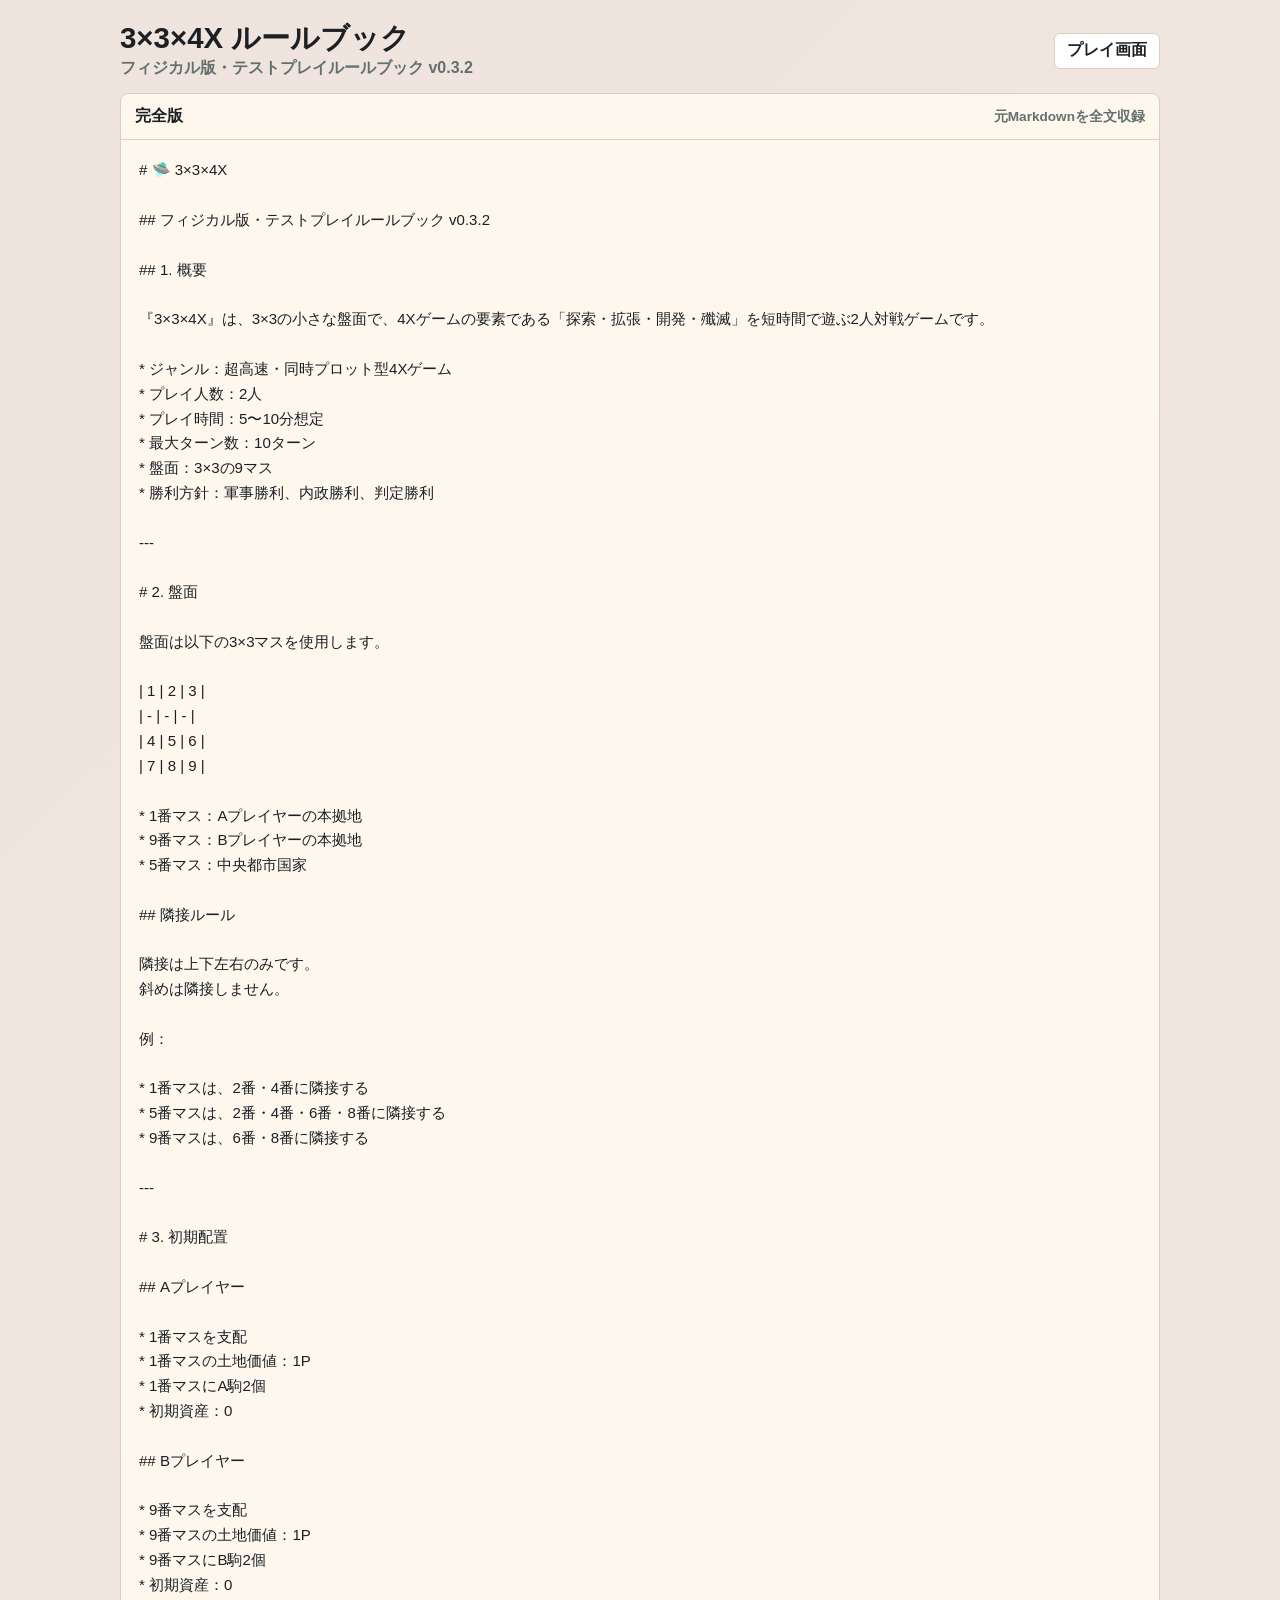
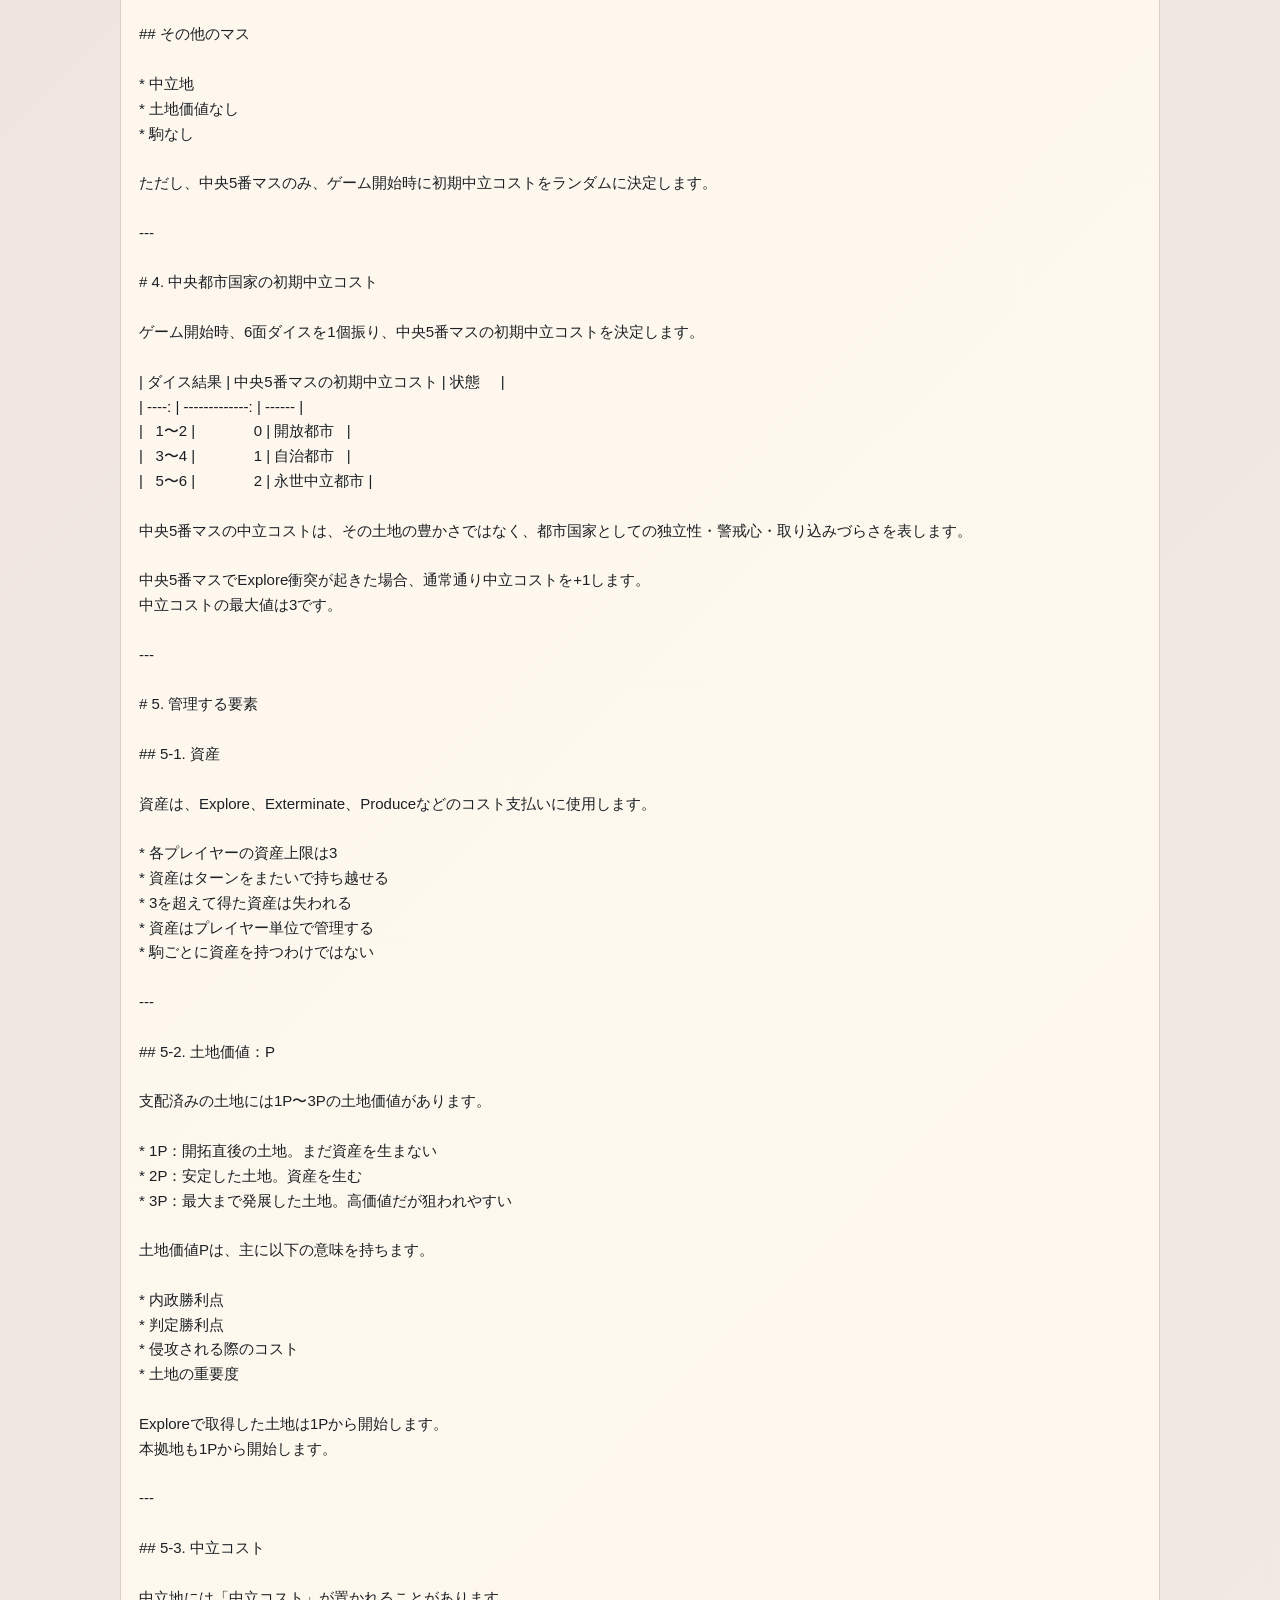
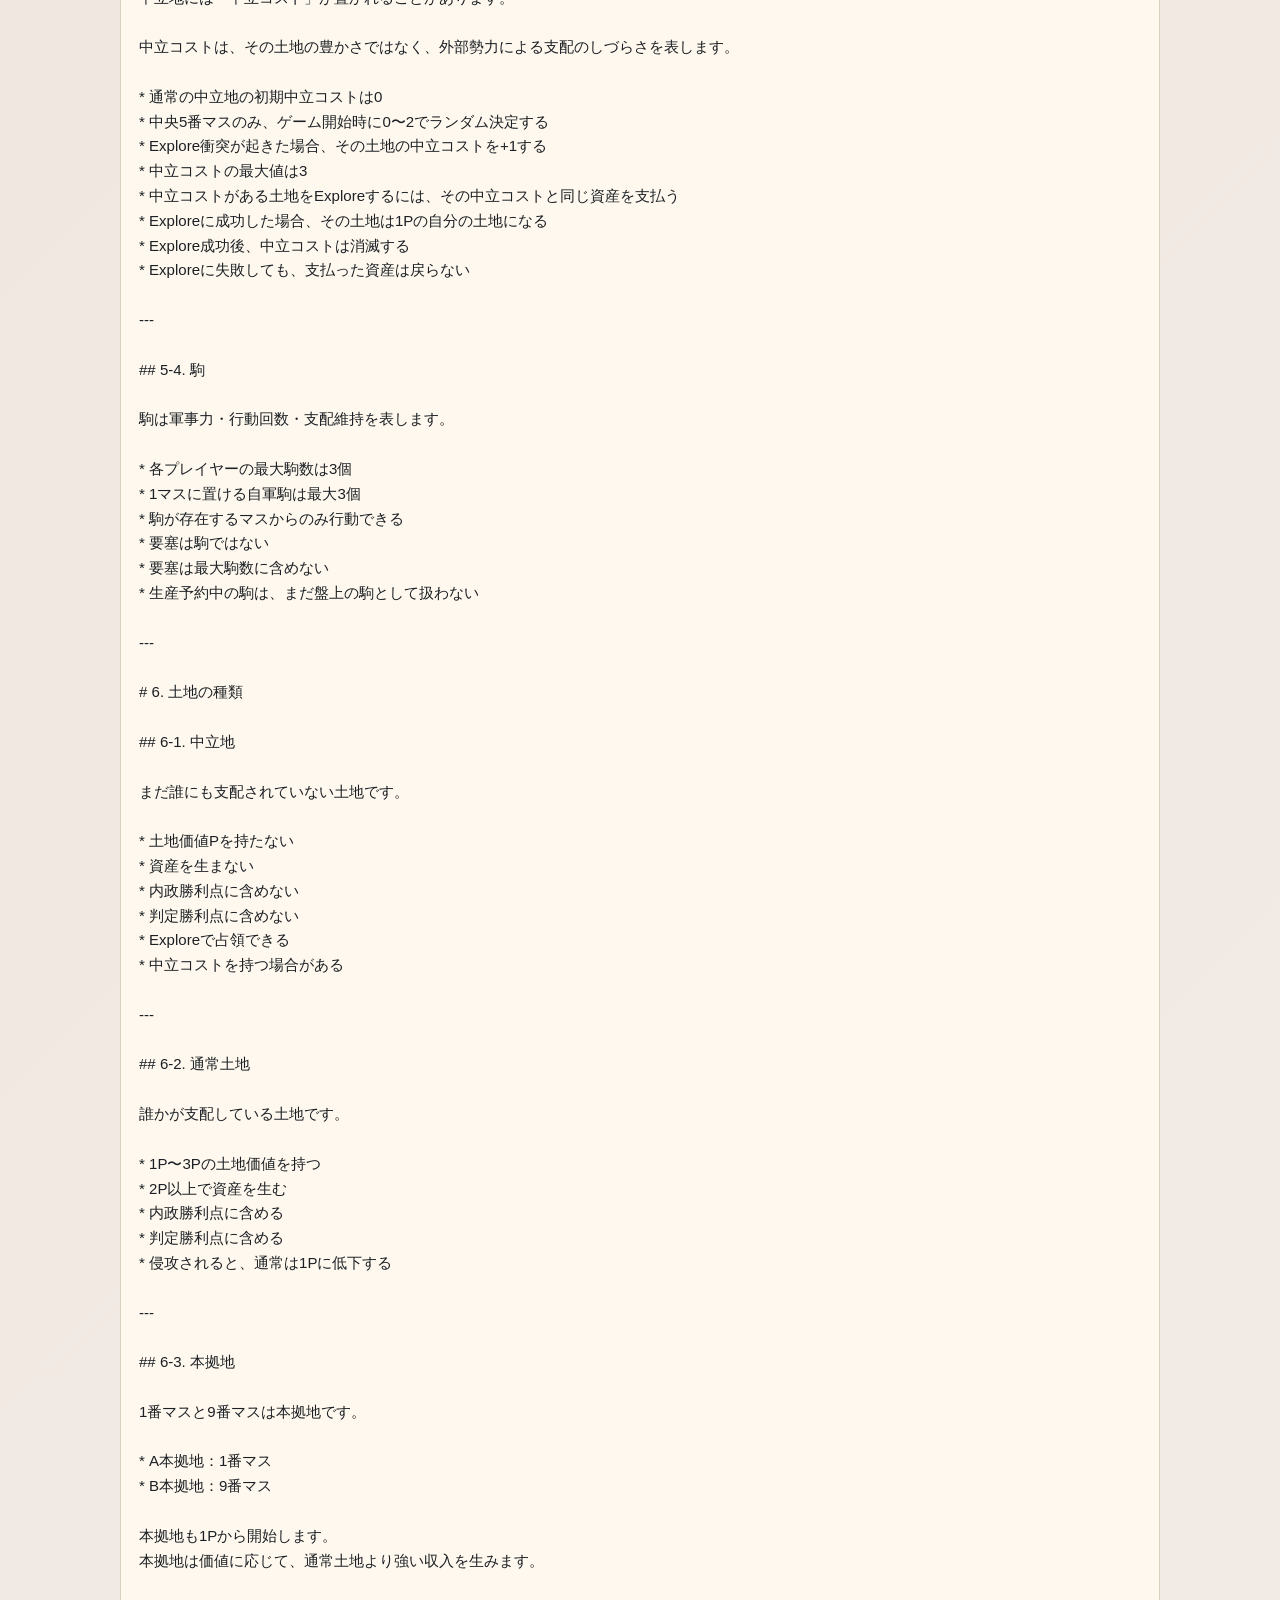
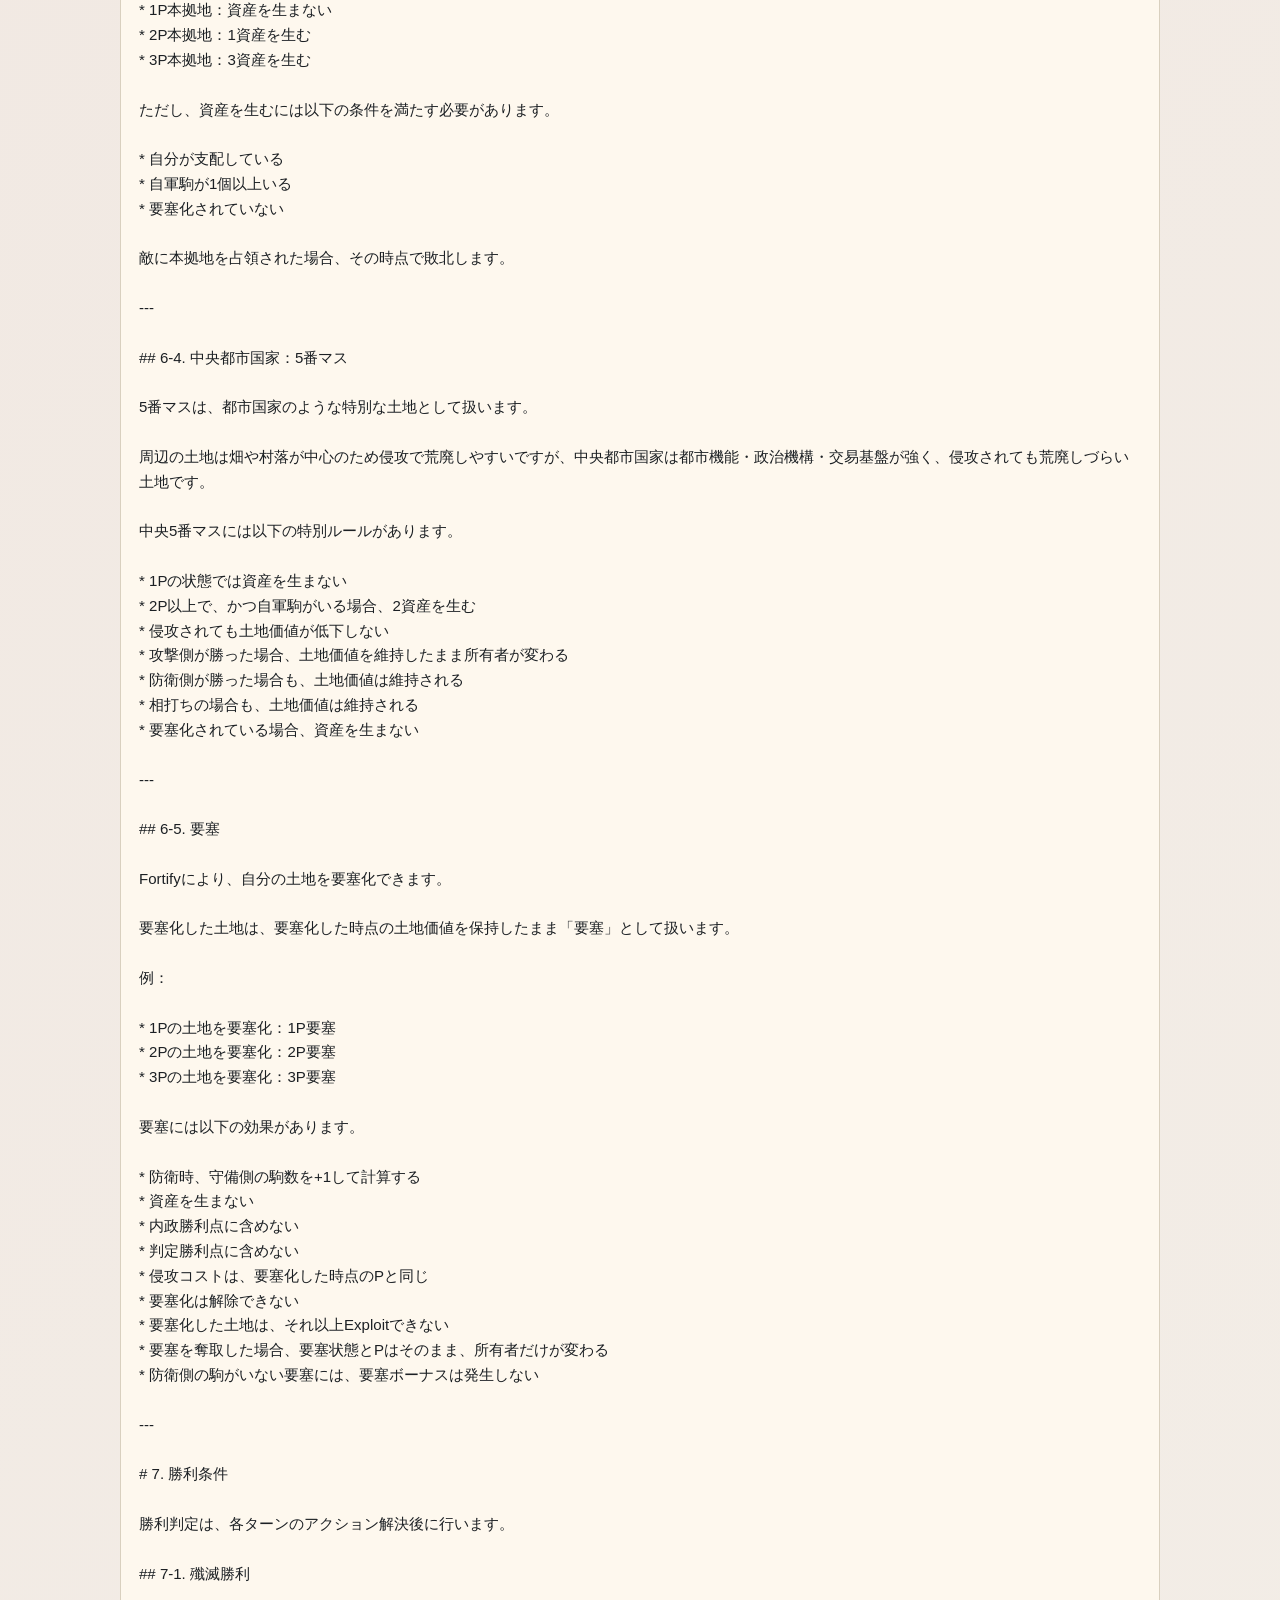
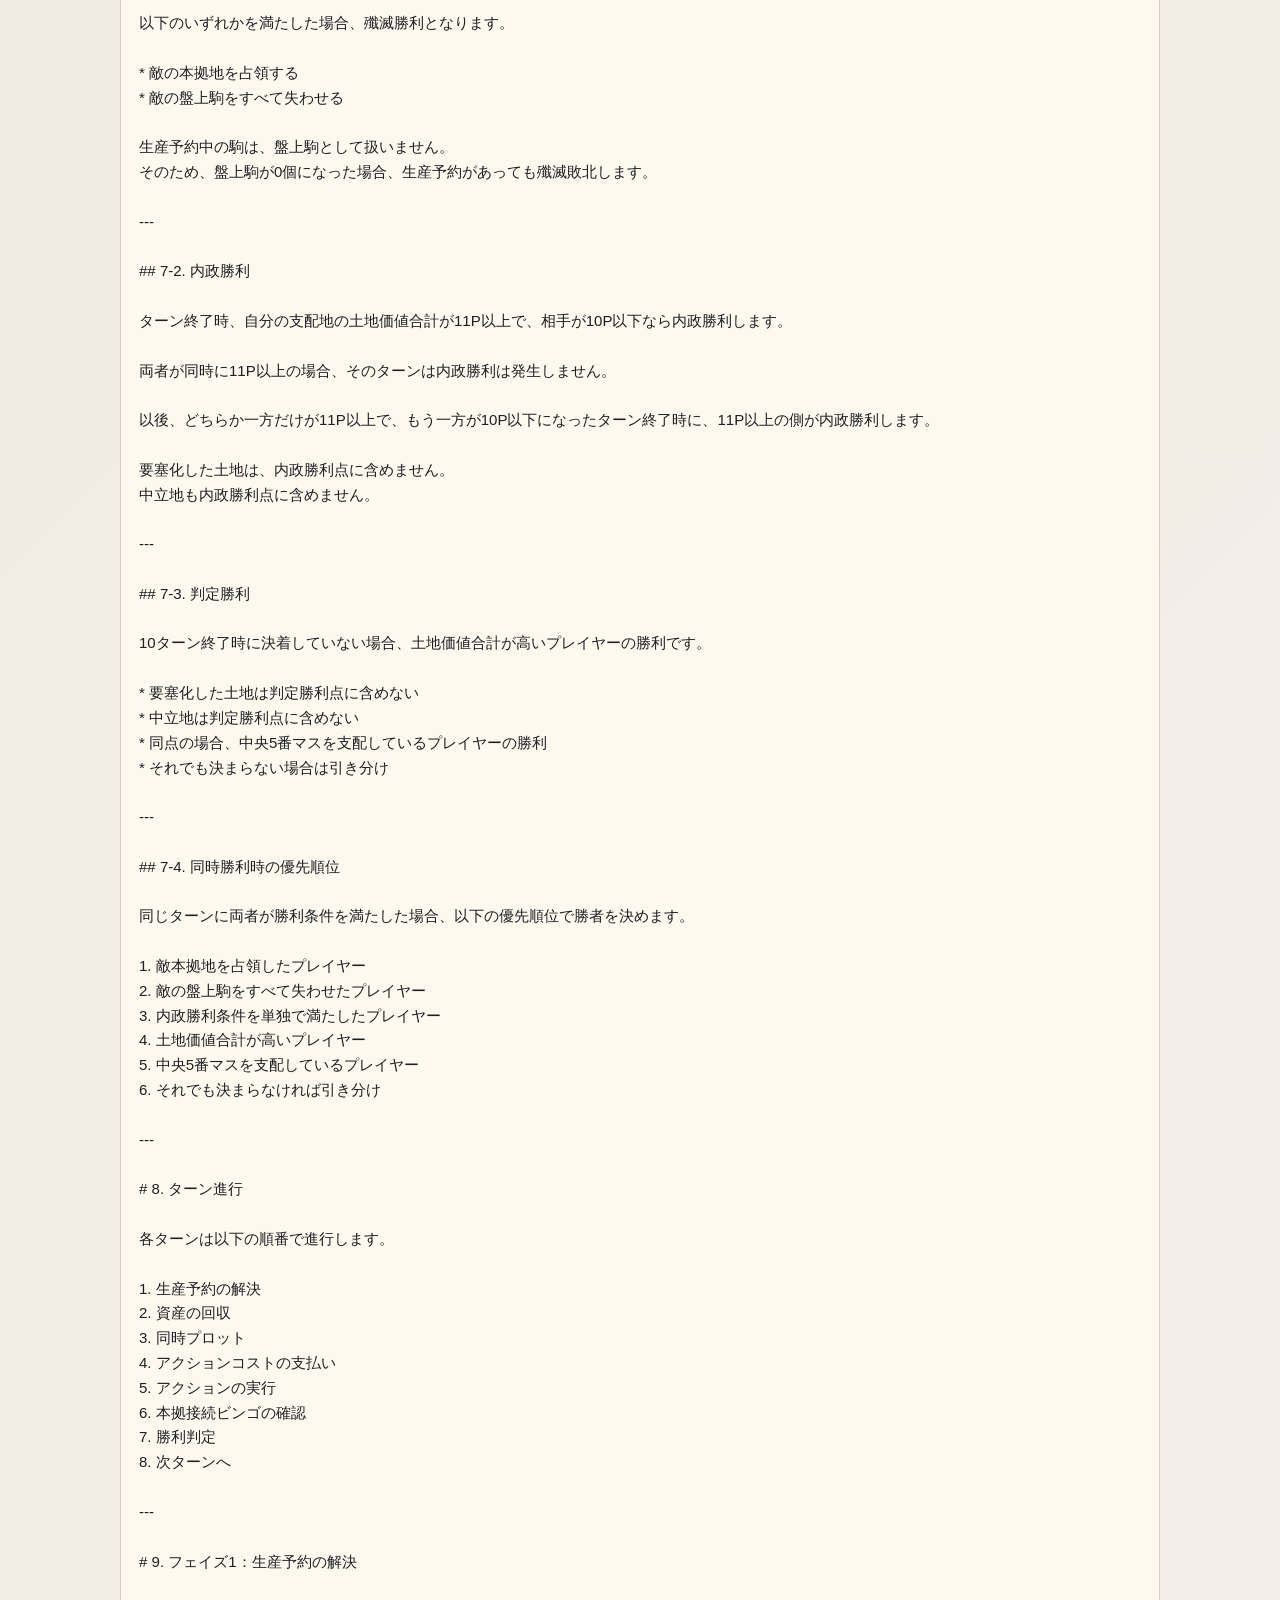
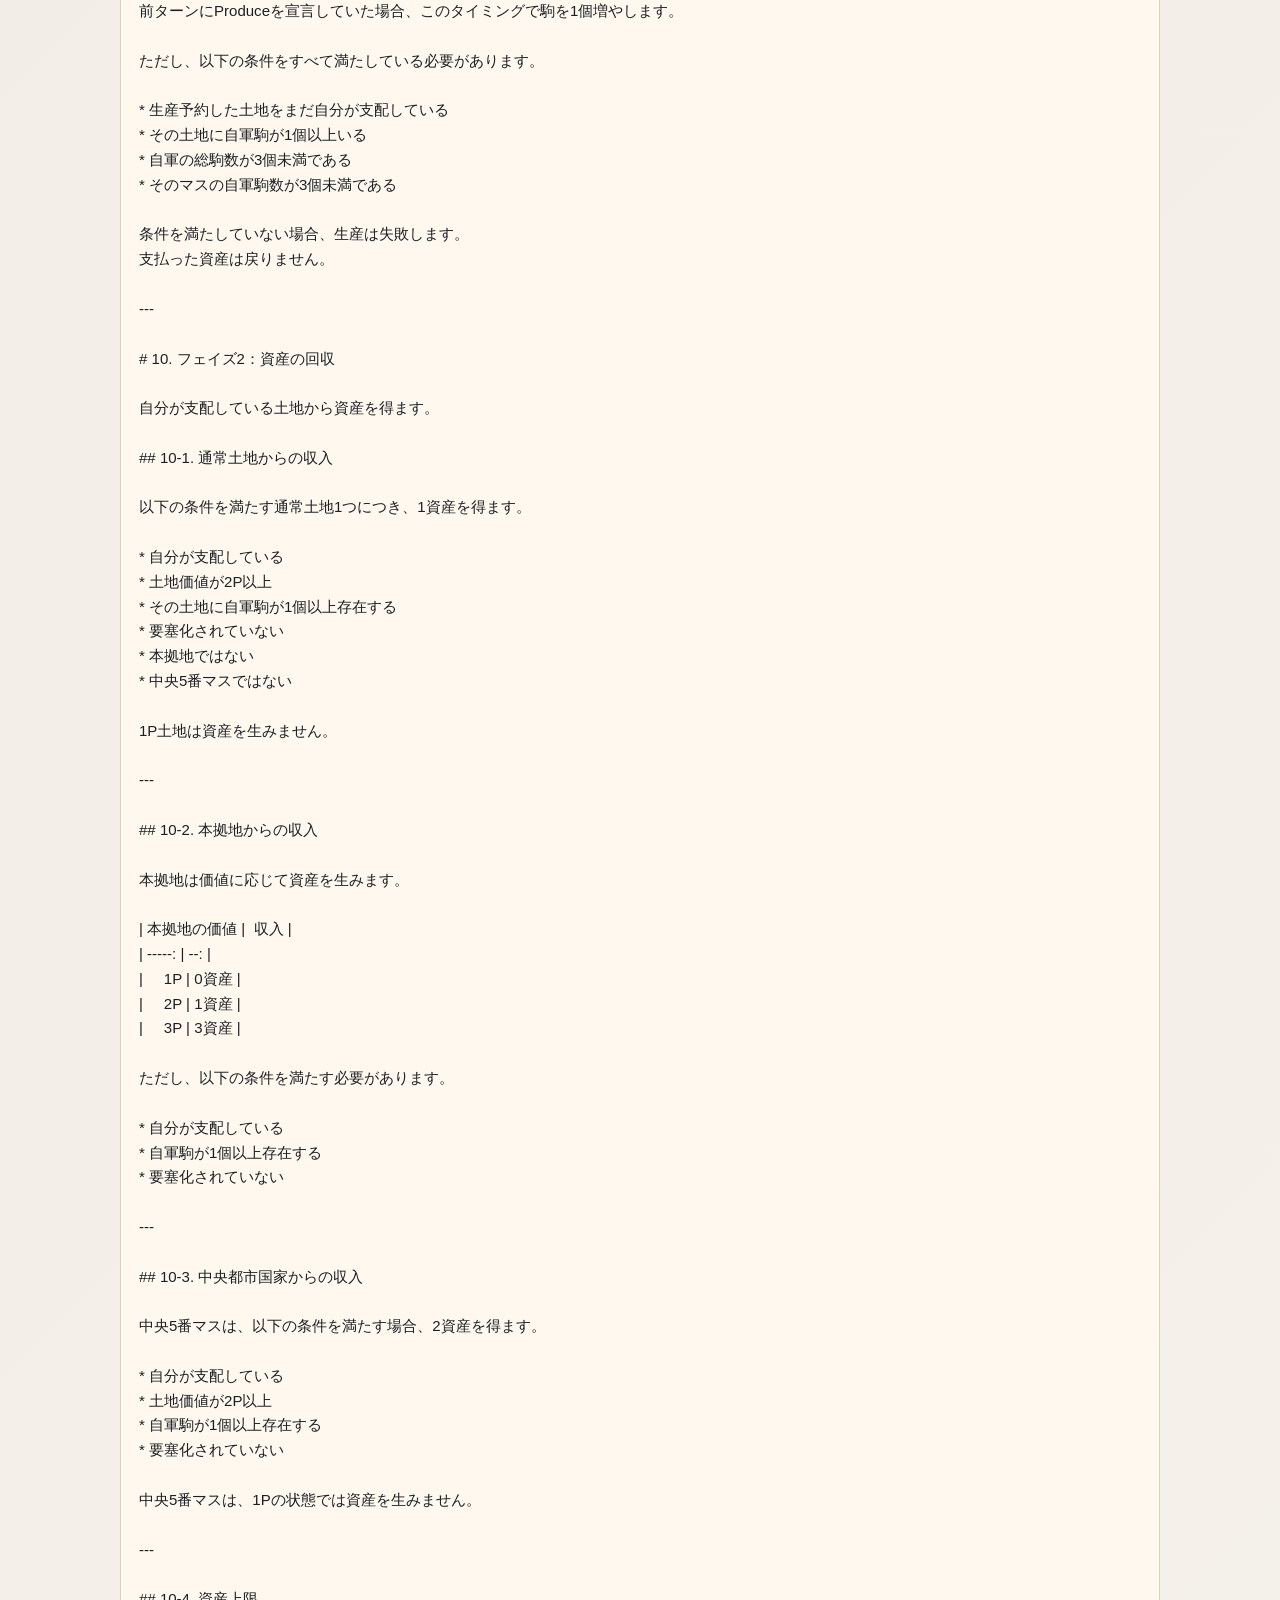
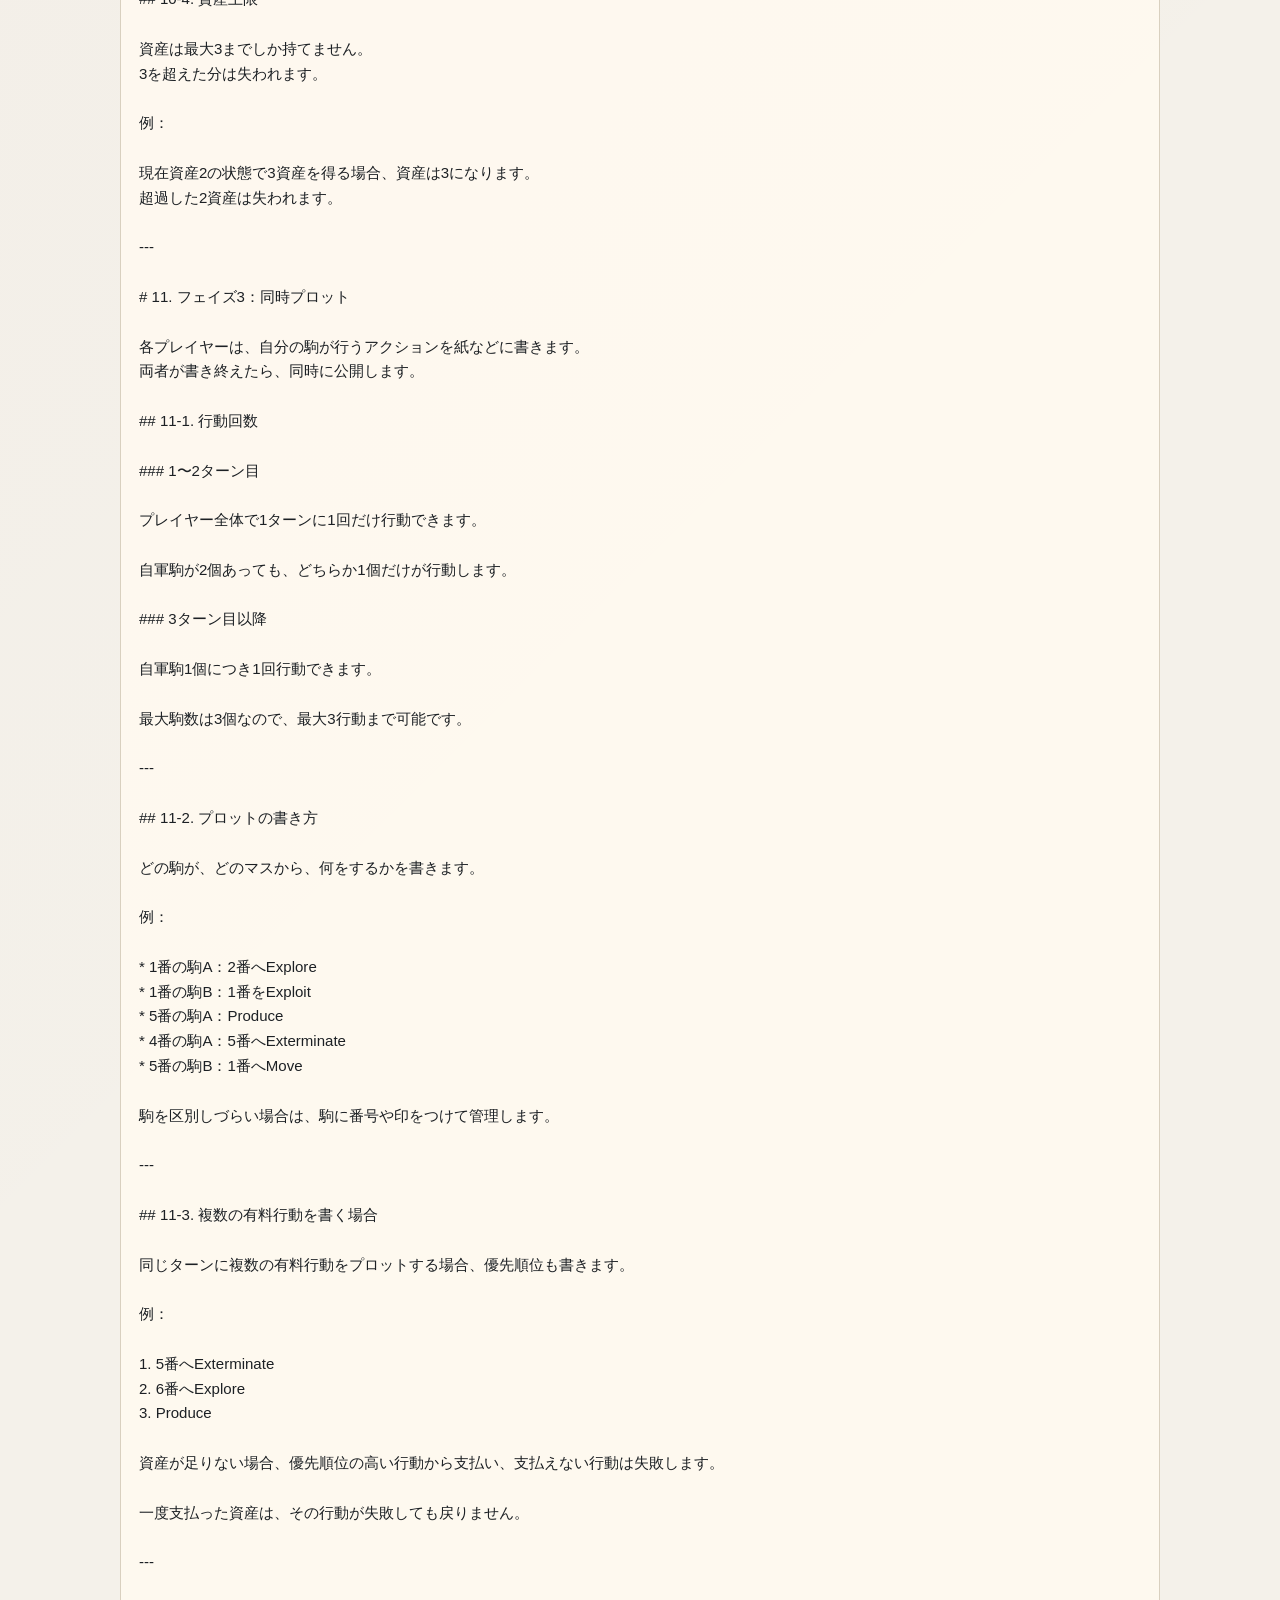
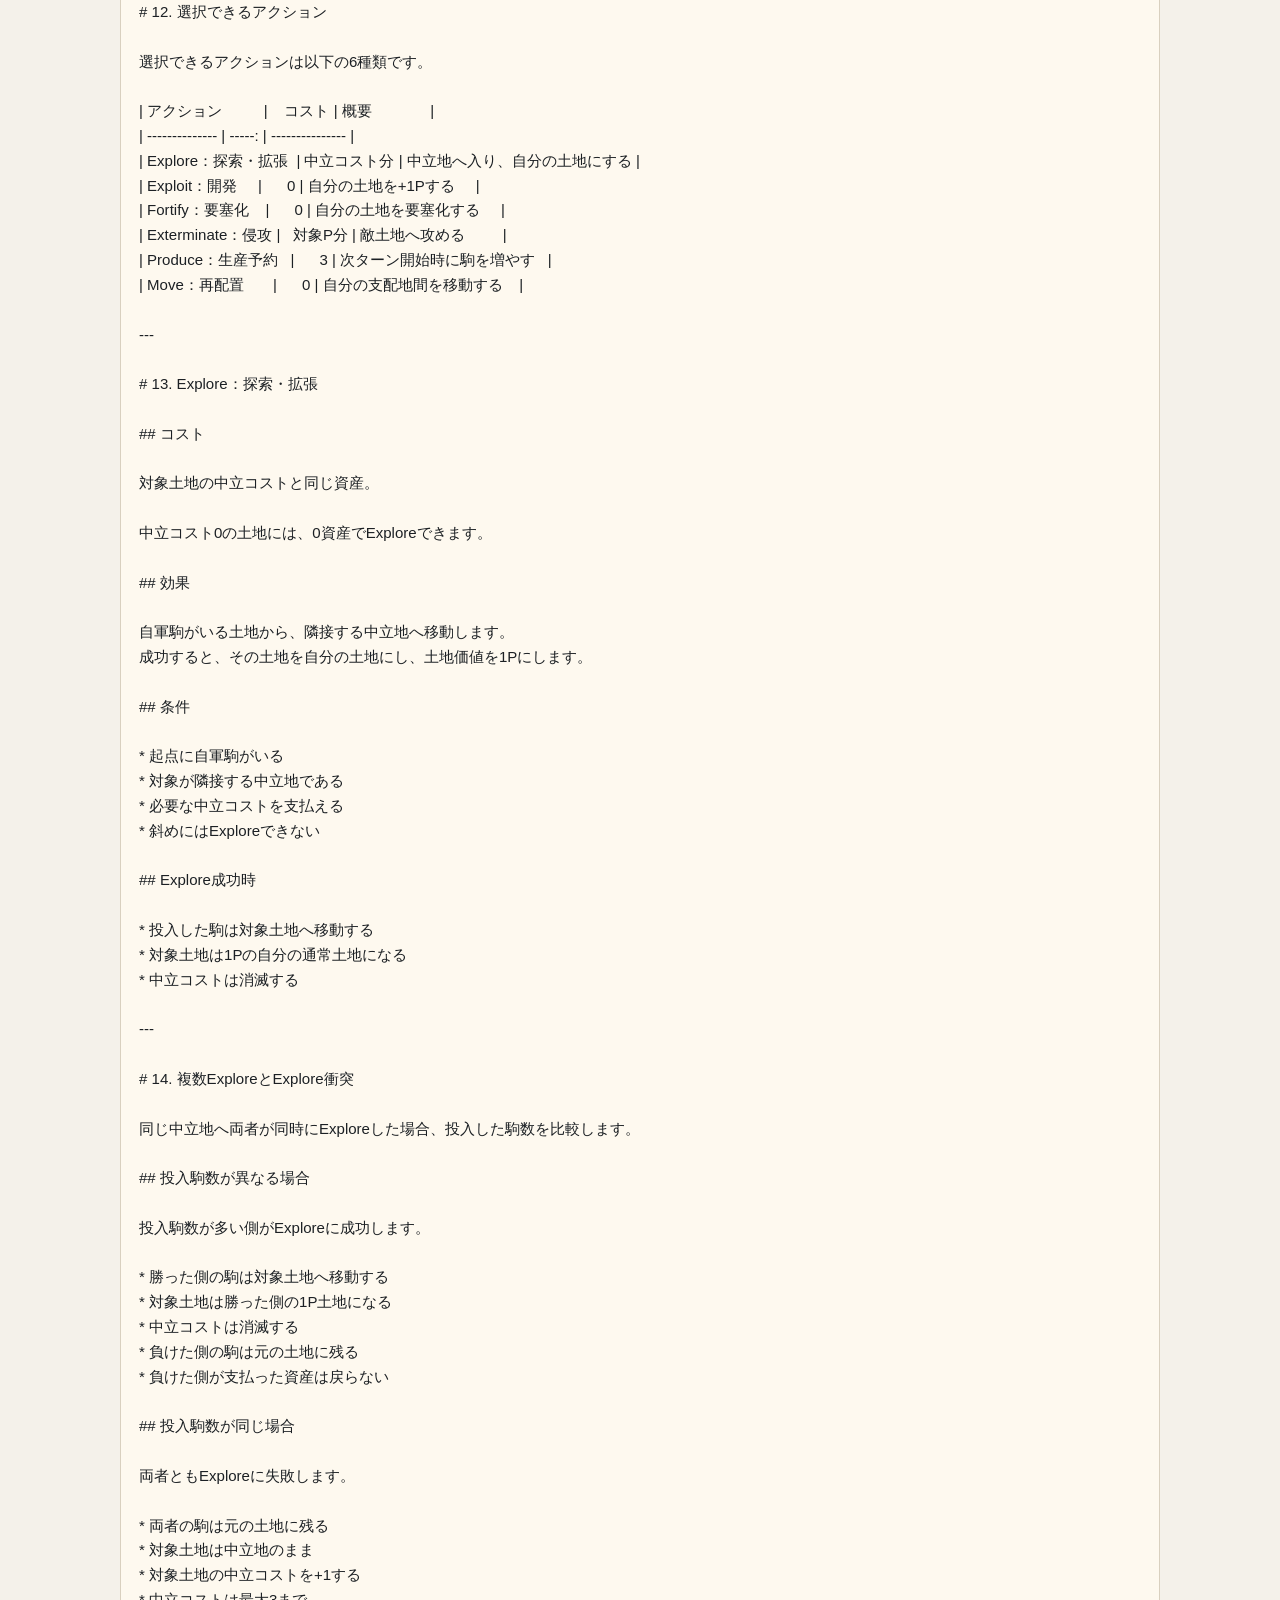
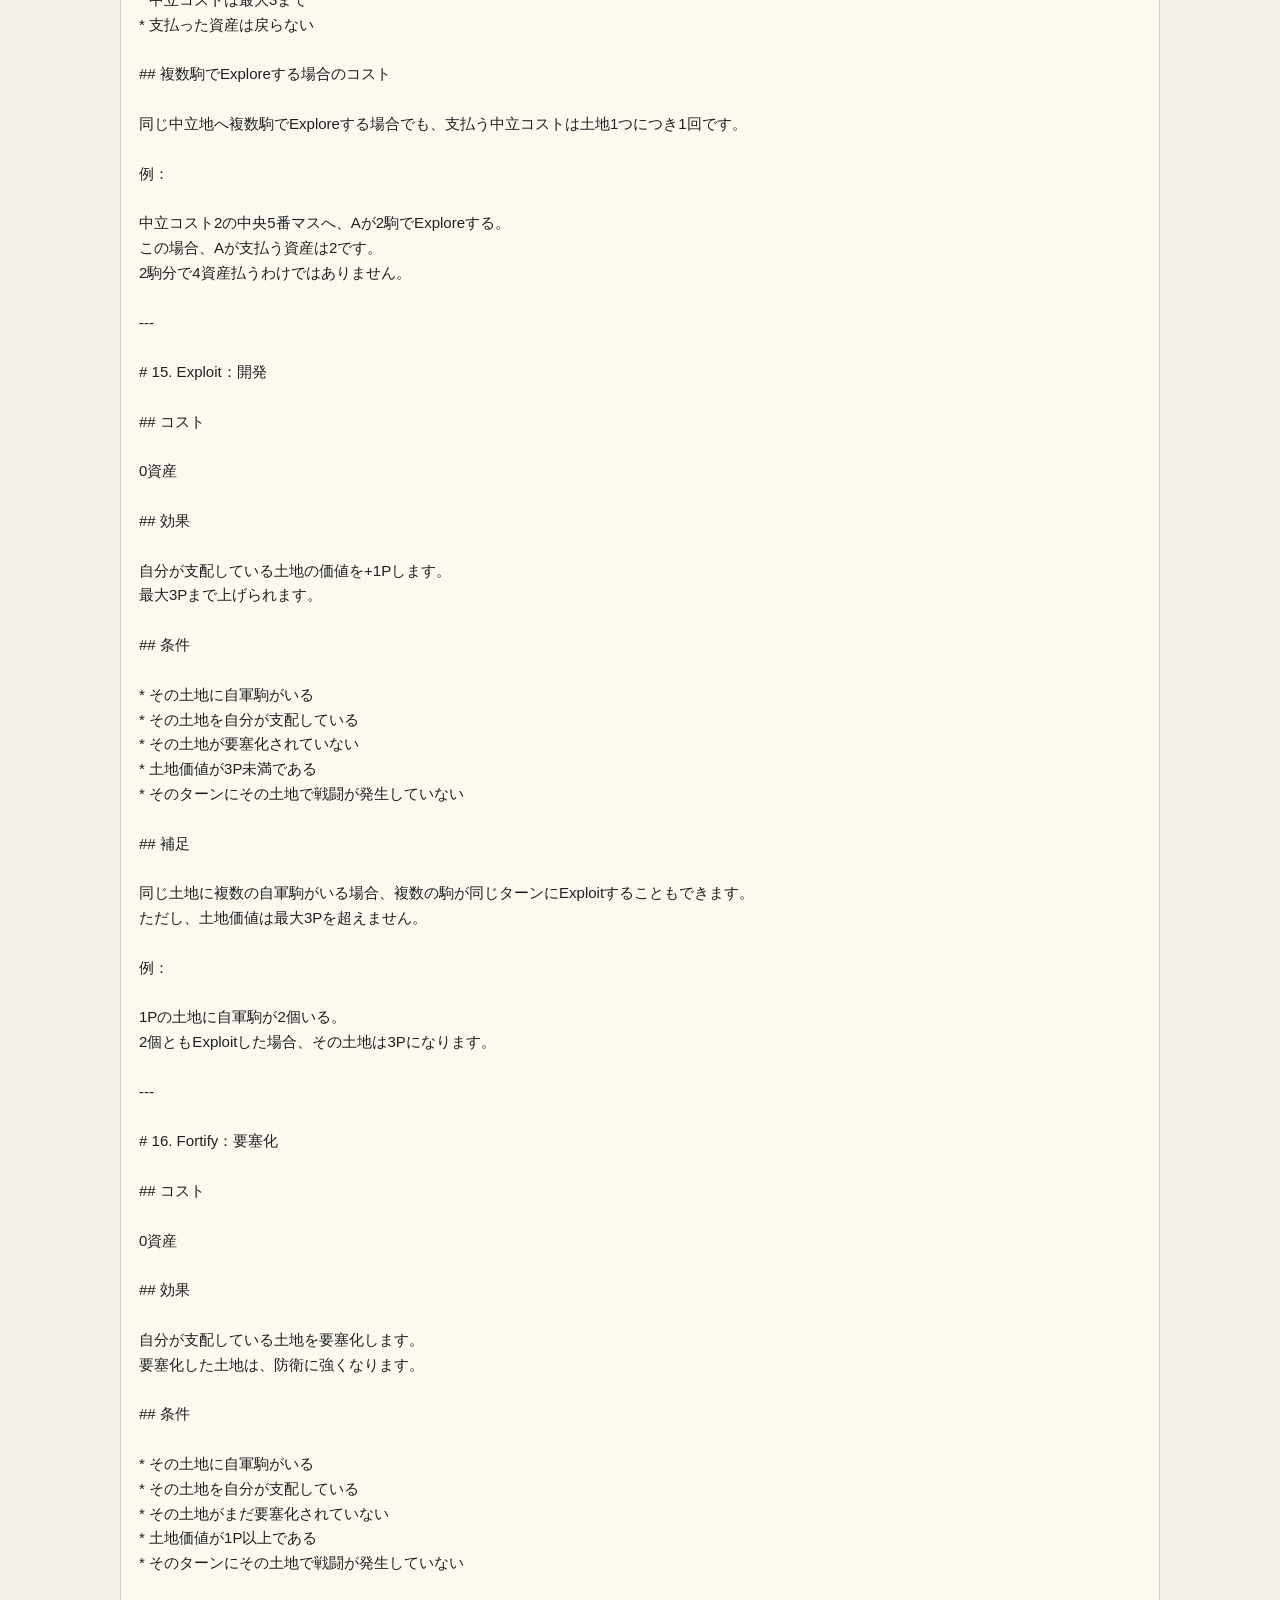
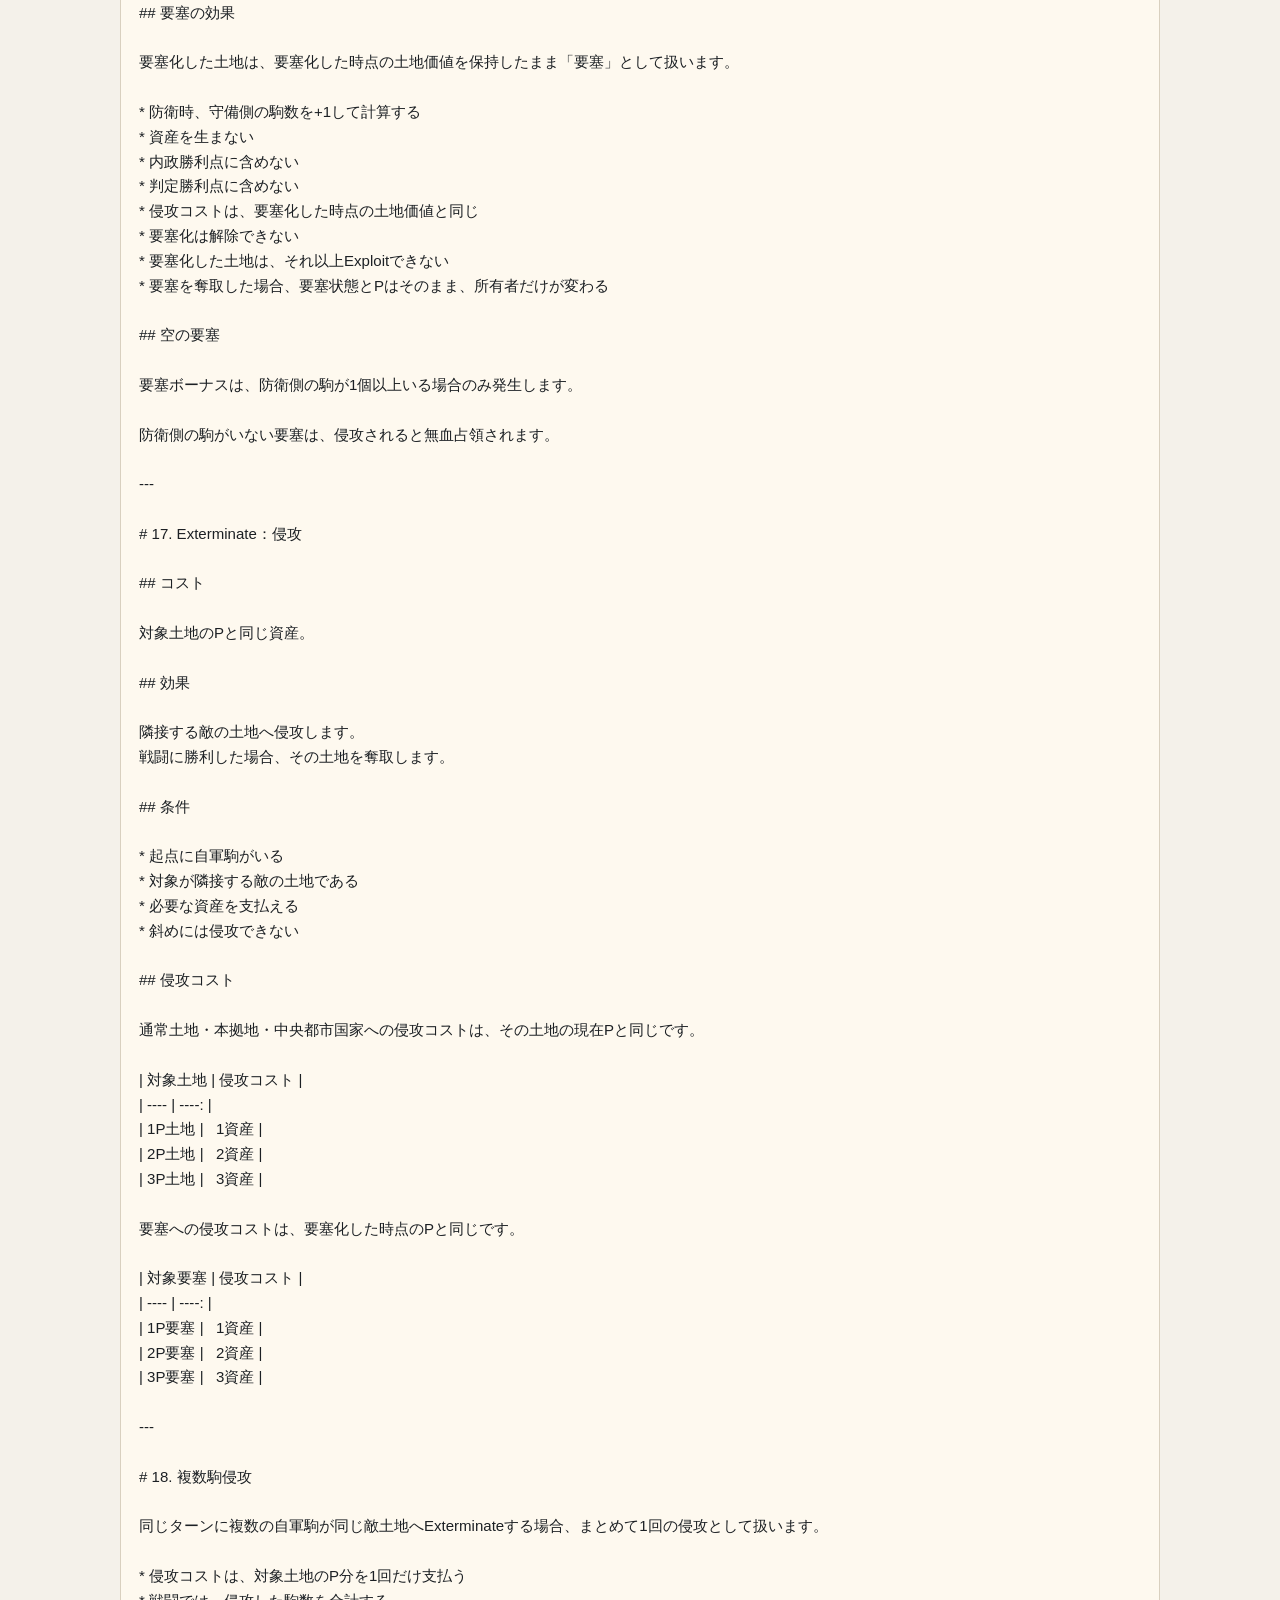
==== 3x3x4x-rulebook.html @ 487de86c "New 334games" ====
<!doctype html>
<html lang="ja">
<head>
  <meta charset="utf-8">
  <meta name="viewport" content="width=device-width, initial-scale=1">
  <title>3x3x4X Rulebook</title>
  <style>
    :root {
      --bg: #f4f1ea;
      --ink: #1c2024;
      --muted: #63706d;
      --panel: #fffaf0;
      --line: #d9d0bf;
      --focus: #2d5a8a;
      color-scheme: light;
    }
    * { box-sizing: border-box; }
    body {
      margin: 0;
      background: linear-gradient(135deg, rgba(182, 64, 74, 0.08), transparent 35%), linear-gradient(315deg, rgba(16, 115, 125, 0.08), transparent 42%), var(--bg);
      color: var(--ink);
      font-family: "Segoe UI", "Yu Gothic UI", Meiryo, sans-serif;
    }
    .shell {
      width: min(1040px, calc(100vw - 28px));
      margin: 0 auto;
      padding: 22px 0 36px;
    }
    .top-bar {
      display: flex;
      justify-content: space-between;
      gap: 14px;
      align-items: center;
      margin-bottom: 14px;
    }
    h1 { margin: 0; font-size: clamp(1.5rem, 2.3vw, 2.2rem); line-height: 1.1; }
    .subtitle { margin: 4px 0 0; color: var(--muted); font-weight: 800; }
    .button-link {
      display: inline-grid;
      place-items: center;
      min-height: 36px;
      border: 1px solid var(--line);
      border-radius: 6px;
      background: #ffffff;
      color: var(--ink);
      padding: 0 12px;
      text-decoration: none;
      font-weight: 800;
    }
    .button-link:hover { border-color: var(--focus); }
    .rulebook-card {
      border: 1px solid var(--line);
      border-radius: 8px;
      background: rgba(255, 250, 240, 0.9);
      overflow: hidden;
    }
    .rulebook-head {
      display: flex;
      justify-content: space-between;
      gap: 12px;
      align-items: center;
      border-bottom: 1px solid var(--line);
      padding: 12px 14px;
    }
    .rulebook-head span { color: var(--muted); font-size: 0.85rem; font-weight: 800; }
    .rulebook-body {
      margin: 0;
      padding: 18px;
      white-space: pre-wrap;
      word-break: break-word;
      font-family: "Yu Gothic UI", Meiryo, sans-serif;
      font-size: 0.94rem;
      line-height: 1.65;
    }
    @media (max-width: 640px) {
      .top-bar, .rulebook-head { align-items: stretch; flex-direction: column; }
      .button-link { width: 100%; }
    }
  </style>
</head>
<body>
  <main class="shell">
    <header class="top-bar">
      <div>
        <h1>3×3×4X ルールブック</h1>
        <p class="subtitle">フィジカル版・テストプレイルールブック v0.3.2</p>
      </div>
      <a class="button-link" href="3x3x4x-core-prototype.html">プレイ画面</a>
    </header>
    <article class="rulebook-card">
      <div class="rulebook-head">
        <strong>完全版</strong>
        <span>元Markdownを全文収録</span>
      </div>
      <pre id="rulebook" class="rulebook-body"></pre>
    </article>
  </main>
  <script>
    const encodedRulebook = "[base64]/[base64]/44Gn44GZ44CCDQrmlpzjgoHjga/pmqPmjqXjgZfjgb7jgZvjgpPjgIINCg0K5L6L77yaDQoNCiogMeeVquODnuOCueOBr+OAgTLnlarjg7s055Wq44Gr6Zqj5o6l44GZ44KLDQoqIDXnlarjg57jgrnjga/jgIEy55Wq44O7NOeVquODuzbnlarjg7s455Wq44Gr6Zqj5o6l44GZ44KLDQoqIDnnlarjg57jgrnjga/jgIE255Wq44O7OOeVquOBq+mao+aOpeOBmeOCiw0KDQotLS0NCg0KIyAzLiDliJ3mnJ/phY3nva4NCg0KIyMgQeODl+ODrOOCpOODpOODvA0KDQoqIDHnlarjg57jgrnjgpLmlK/phY0NCiogMeeVquODnuOCueOBruWcn+WcsOS+oeWApO+8mjFQDQoqIDHnlarjg57jgrnjgatB6aeSMuWAiw0KKiDliJ3mnJ/os4fnlKPvvJowDQoNCiMjIELjg5fjg6zjgqTjg6Tjg7wNCg0KKiA555Wq44Oe44K544KS5pSv6YWNDQoqIDnnlarjg57jgrnjga7lnJ/lnLDkvqHlgKTvvJoxUA0KKiA555Wq44Oe44K544GrQumnkjLlgIsNCiog5Yid5pyf6LOH55Sj77yaMA0KDQojIyDjgZ3jga7ku5bjga7jg57jgrkNCg0KKiDkuK3nq4vlnLANCiog5Zyf5Zyw5L6h5YCk44Gq44GXDQoqIOmnkuOBquOBlw0KDQrjgZ/jgaDjgZfjgIHkuK3lpK4155Wq44Oe44K544Gu44G/[base64]/[base64]/[base64]/jgIFFeHBsb3Jl44CBRXh0ZXJtaW5hdGXjgIFQcm9kdWNl44Gq44Gp44Gu44Kz44K544OI5pSv5omV44GE44Gr5L2/55So44GX44G+44GZ44CCDQoNCiog5ZCE44OX44Os44Kk44Ok44O844Gu6LOH55Sj5LiK6ZmQ44GvMw0KKiDos4fnlKPjga/jgr/jg7zjg7PjgpLjgb7jgZ/jgYTjgafmjIHjgaHotorjgZvjgosNCiogM+OCkui2heOBiOOBpuW+l+OBn+izh+eUo+OBr+WkseOCj+OCjOOCiw0KKiDos4fnlKPjga/jg5fjg6zjgqTjg6Tjg7zljZjkvY3jgafnrqHnkIbjgZnjgosNCiog6aeS44GU44Go44Gr6LOH55Sj44KS5oyB44Gk44KP44GR44Gn44Gv44Gq44GEDQoNCi0tLQ0KDQojIyA1LTIuIOWcn+WcsOS+oeWApO+8mlANCg0K5pSv6YWN5riI44G/[base64]/jgIHkuLvjgavku6XkuIvjga7mhI/lkbPjgpLmjIHjgaHjgb7jgZnjgIINCg0KKiDlhoXmlL/li53liKnngrkNCiog5Yik5a6a5Yud5Yip54K5DQoqIOS+teaUu+OBleOCjOOCi+mam+OBruOCs+OCueODiA0KKiDlnJ/[base64]/loLTlkIjjgIHjgZ3jga7lnJ/lnLDjga7kuK3nq4vjgrPjgrnjg4jjgpIrMeOBmeOCiw0KKiDkuK3nq4vjgrPjgrnjg4jjga7mnIDlpKflgKTjga8zDQoqIOS4reeri+OCs+OCueODiOOBjOOBguOCi+Wcn+WcsOOCkkV4cGxvcmXjgZnjgovjgavjga/jgIHjgZ3jga7kuK3nq4vjgrPjgrnjg4jjgajlkIzjgZjos4fnlKPjgpLmlK/miZXjgYYNCiogRXhwbG9yZeOBq+aIkOWKn+OBl+OBn+WgtOWQiOOAgeOBneOBruWcn+WcsOOBrzFQ44Gu6Ieq5YiG44Gu5Zyf5Zyw44Gr44Gq44KLDQoqIEV4cGxvcmXmiJDlip/lvozjgIHkuK3nq4vjgrPjgrnjg4jjga/[base64]/ooYzli5XjgafjgY3jgosNCiog6KaB5aGe44Gv6aeS44Gn44Gv44Gq44GEDQoqIOimgeWhnuOBr+acgOWkp+mnkuaVsOOBq+WQq+OCgeOBquOBhA0KKiDnlJ/nlKPkuojntITkuK3jga7pp5Ljga/jgIHjgb7jgaDnm6TkuIrjga7pp5LjgajjgZfjgabmibHjgo/jgarjgYQNCg0KLS0tDQoNCiMgNi4g5Zyf5Zyw44Gu56iu6aGeDQoNCiMjIDYtMS4g5Lit56uL5ZywDQoNCuOBvuOBoOiqsOOBq+OCguaUr+mFjeOBleOCjOOBpuOBhOOBquOBhOWcn+WcsOOBp+OBmeOAgg0KDQoqIOWcn+WcsOS+oeWApFDjgpLmjIHjgZ/[base64]/lnLDkvqHlgKTjgpLmjIHjgaQNCiogMlDku6XkuIrjgafos4fnlKPjgpLnlJ/jgoANCiog5YaF5pS/[base64]/[base64]/44G+44GZ44CCDQoNCiogMVDmnKzmi6DlnLDvvJros4fnlKPjgpLnlJ/jgb7jgarjgYQNCiogMlDmnKzmi6DlnLDvvJox6LOH55Sj44KS55Sf44KADQoqIDNQ5pys5oug5Zyw77yaM+izh+eUo+OCkueUn+OCgA0KDQrjgZ/jgaDjgZfjgIHos4fnlKPjgpLnlJ/jgoDjgavjga/ku6XkuIvjga7mnaHku7bjgpLmuoDjgZ/jgZnlv4XopoHjgYzjgYLjgorjgb7jgZnjgIINCg0KKiDoh6rliIbjgYzmlK/[base64]/lnLDjga/nlZHjgoTmnZHokL3jgYzkuK3lv4Pjga7jgZ/jgoHkvrXmlLvjgafojZLlu4PjgZfjgoTjgZnjgYTjgafjgZnjgYzjgIHkuK3lpK7pg73luILlm73lrrbjga/pg73luILmqZ/og73jg7vmlL/msrvmqZ/mp4vjg7vkuqTmmJPln7rnm6TjgYzlvLfjgY/jgIHkvrXmlLvjgZXjgozjgabjgoLojZLlu4PjgZfjgaXjgonjgYTlnJ/[base64]/[base64]/lnLDkvqHlgKTjga/[base64]/[base64]/lnLDjgpLopoHloZ7ljJbvvJozUOimgeWhng0KDQropoHloZ7jgavjga/ku6XkuIvjga7lirnmnpzjgYzjgYLjgorjgb7jgZnjgIINCg0KKiDpmLLooZvmmYLjgIHlrojlgpnlgbTjga7pp5LmlbDjgpIrMeOBl+OBpuioiOeul+OBmeOCiw0KKiDos4fnlKPjgpLnlJ/jgb7jgarjgYQNCiog5YaF5pS/5Yud5Yip54K544Gr5ZCr44KB44Gq44GEDQoqIOWIpOWumuWLneWIqeeCueOBq+WQq+OCgeOBquOBhA0KKiDkvrXmlLvjgrPjgrnjg4jjga/jgIHopoHloZ7ljJbjgZfjgZ/mmYLngrnjga5Q44Go5ZCM44GYDQoqIOimgeWhnuWMluOBr+ino+mZpOOBp+OBjeOBquOBhA0KKiDopoHloZ7ljJbjgZfjgZ/lnJ/lnLDjga/jgIHjgZ3jgozku6XkuIpFeHBsb2l044Gn44GN44Gq44GEDQoqIOimgeWhnuOCkuWlquWPluOBl+OBn+WgtOWQiOOAgeimgeWhnueKtuaFi+OBqFDjga/jgZ3jga7jgb7jgb7jgIHmiYDmnInogIXjgaDjgZHjgYzlpInjgo/jgosNCiog6Ziy6KGb5YG044Gu6aeS44GM44GE44Gq44GE6KaB5aGe44Gr44Gv44CB6KaB5aGe44Oc44O844OK44K544Gv55m655Sf44GX44Gq44GEDQoNCi0tLQ0KDQojIDcuIOWLneWIqeadoeS7tg0KDQrli53liKnliKTlrprjga/jgIHlkITjgr/jg7zjg7Pjga7jgqLjgq/[base64]/nlKPkuojntITkuK3jga7pp5Ljga/jgIHnm6TkuIrpp5LjgajjgZfjgabmibHjgYTjgb7jgZvjgpPjgIINCuOBneOBruOBn+OCgeOAgeebpOS4iumnkuOBjDDlgIvjgavjgarjgaPjgZ/loLTlkIjjgIHnlJ/nlKPkuojntITjgYzjgYLjgaPjgabjgoLmrrLmu4XmlZfljJfjgZfjgb7jgZnjgIINCg0KLS0tDQoNCiMjIDctMi4g5YaF5pS/[base64]/jg7zjg7Pjga/lhoXmlL/li53liKnjga/nmbrnlJ/jgZfjgb7jgZvjgpPjgIINCg0K5Lul5b6M44CB44Gp44Gh44KJ44GL5LiA5pa544Gg44GR44GMMTFQ5Lul5LiK44Gn44CB44KC44GG5LiA5pa544GMMTBQ5Lul5LiL44Gr44Gq44Gj44Gf44K/44O844Oz57WC5LqG5pmC44Gr44CBMTFQ5Lul5LiK44Gu5YG044GM5YaF5pS/5Yud5Yip44GX44G+44GZ44CCDQoNCuimgeWhnuWMluOBl+OBn+Wcn+WcsOOBr+OAgeWGheaUv+WLneWIqeeCueOBq+WQq+OCgeOBvuOBm+OCk+OAgg0K5Lit56uL5Zyw44KC5YaF5pS/[base64]/[base64]/[base64]/jg5fjg6zjgqTjg6Tjg7wNCjIuIOaVteOBruebpOS4iumnkuOCkuOBmeOBueOBpuWkseOCj+OBm+OBn+ODl+ODrOOCpOODpOODvA0KMy4g5YaF5pS/5Yud5Yip5p2h5Lu244KS5Y2Y54us44Gn5rqA44Gf44GX44Gf44OX44Os44Kk44Ok44O8DQo0LiDlnJ/lnLDkvqHlgKTlkIjoqIjjgYzpq5jjgYTjg5fjg6zjgqTjg6Tjg7wNCjUuIOS4reWkrjXnlarjg57jgrnjgpLmlK/phY3jgZfjgabjgYTjgovjg5fjg6zjgqTjg6Tjg7wNCjYuIOOBneOCjOOBp+OCguaxuuOBvuOCieOBquOBkeOCjOOBsOW8leOBjeWIhuOBkQ0KDQotLS0NCg0KIyA4LiDjgr/jg7zjg7PpgLLooYwNCg0K5ZCE44K/[base64]/44O844Oz44G4DQoNCi0tLQ0KDQojIDkuIOODleOCp+OCpOOCujHvvJrnlJ/nlKPkuojntITjga7op6PmsboNCg0K5YmN44K/[base64]/lnLDjgYvjgonjga7lj47lhaUNCg0K5Lul5LiL44Gu5p2h5Lu244KS5rqA44Gf44GZ6YCa5bi45Zyf5ZywMeOBpOOBq+OBpOOBjeOAgTHos4fnlKPjgpLlvpfjgb7jgZnjgIINCg0KKiDoh6rliIbjgYzmlK/[base64]/jgarjgYQNCg0KMVDlnJ/lnLDjga/os4fnlKPjgpLnlJ/jgb/jgb7jgZvjgpPjgIINCg0KLS0tDQoNCiMjIDEwLTIuIOacrOaLoOWcsOOBi+OCieOBruWPjuWFpQ0KDQrmnKzmi6DlnLDjga/kvqHlgKTjgavlv5zjgZjjgabos4fnlKPjgpLnlJ/jgb/[base64]/[base64]/[base64]/[base64]/jg7zjg7Pnm67ku6XpmY0NCg0K6Ieq6LuN6aeSMeWAi+OBq+OBpOOBjTHlm57ooYzli5XjgafjgY3jgb7jgZnjgIINCg0K5pyA5aSn6aeS5pWw44GvM+WAi+OBquOBruOBp+OAgeacgOWkpzPooYzli5Xjgb7jgaflj6/[base64]/miZXjgYTjgIHmlK/miZXjgYjjgarjgYTooYzli5Xjga/lpLHmlZfjgZfjgb7jgZnjgIINCg0K5LiA5bqm5pSv5omV44Gj44Gf6LOH55Sj44Gv44CB44Gd44Gu6KGM5YuV44GM5aSx5pWX44GX44Gm44KC5oi744KK44G+44Gb44KT44CCDQoNCi0tLQ0KDQojIDEyLiDpgbjmip7jgafjgY3jgovjgqLjgq/[base64]/[base64]/[base64]/[base64]/lnLDjga/li53jgaPjgZ/lgbTjga4xUOWcn+WcsOOBq+OBquOCiw0KKiDkuK3nq4vjgrPjgrnjg4jjga/[base64]/lnLDjga/kuK3nq4vlnLDjga7jgb7jgb4NCiog5a++6LGh5Zyf5Zyw44Gu5Lit56uL44Kz44K544OI44KSKzHjgZnjgosNCiog5Lit56uL44Kz44K544OI44Gv5pyA5aSnM+OBvuOBpw0KKiDmlK/miZXjgaPjgZ/os4fnlKPjga/[base64]/jgZHjgafjga/[base64]/lnLDjgYzopoHloZ7ljJbjgZXjgozjgabjgYTjgarjgYQNCiog5Zyf5Zyw5L6h5YCk44GMM1DmnKrmuoDjgafjgYLjgosNCiog44Gd44Gu44K/44O844Oz44Gr44Gd44Gu5Zyf5Zyw44Gn5oim6ZeY44GM55m655Sf44GX44Gm44GE44Gq44GEDQoNCiMjIOijnOi2sw0KDQrlkIzjgZjlnJ/lnLDjgavopIfmlbDjga7oh6rou43pp5LjgYzjgYTjgovloLTlkIjjgIHopIfmlbDjga7pp5LjgYzlkIzjgZjjgr/jg7zjg7PjgatFeHBsb2l044GZ44KL44GT44Go44KC44Gn44GN44G+44GZ44CCDQrjgZ/jgaDjgZfjgIHlnJ/lnLDkvqHlgKTjga/mnIDlpKczUOOCkui2heOBiOOBvuOBm+OCk+OAgg0KDQrkvovvvJoNCg0KMVDjga7lnJ/[base64]/phY3jgZfjgabjgYTjgovlnJ/lnLDjgpLopoHloZ7ljJbjgZfjgb7jgZnjgIINCuimgeWhnuWMluOBl+OBn+Wcn+WcsOOBr+OAgemYsuihm+OBq+W8t+OBj+OBquOCiuOBvuOBmeOAgg0KDQojIyDmnaHku7YNCg0KKiDjgZ3jga7lnJ/lnLDjgavoh6rou43pp5LjgYzjgYTjgosNCiog44Gd44Gu5Zyf5Zyw44KS6Ieq5YiG44GM5pSv6YWN44GX44Gm44GE44KLDQoqIOOBneOBruWcn+WcsOOBjOOBvuOBoOimgeWhnuWMluOBleOCjOOBpuOBhOOBquOBhA0KKiDlnJ/lnLDkvqHlgKTjgYwxUOS7peS4iuOBp+OBguOCiw0KKiDjgZ3jga7jgr/jg7zjg7PjgavjgZ3jga7lnJ/lnLDjgafmiKbpl5jjgYznmbrnlJ/jgZfjgabjgYTjgarjgYQNCg0KIyMg6KaB5aGe44Gu5Yq55p6cDQoNCuimgeWhnuWMluOBl+OBn+Wcn+WcsOOBr+OAgeimgeWhnuWMluOBl+OBn+aZgueCueOBruWcn+WcsOS+oeWApOOCkuS/neaMgeOBl+OBn+OBvuOBvuOAjOimgeWhnuOAjeOBqOOBl+OBpuaJseOBhOOBvuOBmeOAgg0KDQoqIOmYsuihm+aZguOAgeWuiOWCmeWBtOOBrumnkuaVsOOCkisx44GX44Gm6KiI566X44GZ44KLDQoqIOizh+eUo+OCkueUn+OBvuOBquOBhA0KKiDlhoXmlL/li53liKnngrnjgavlkKvjgoHjgarjgYQNCiog5Yik5a6a5Yud5Yip54K544Gr5ZCr44KB44Gq44GEDQoqIOS+teaUu+OCs+OCueODiOOBr+OAgeimgeWhnuWMluOBl+OBn+aZgueCueOBruWcn+WcsOS+oeWApOOBqOWQjOOBmA0KKiDopoHloZ7ljJbjga/op6PpmaTjgafjgY3jgarjgYQNCiog6KaB5aGe5YyW44GX44Gf5Zyf5Zyw44Gv44CB44Gd44KM5Lul5LiKRXhwbG9pdOOBp+OBjeOBquOBhA0KKiDopoHloZ7jgpLlparlj5bjgZfjgZ/loLTlkIjjgIHopoHloZ7nirbmhYvjgahQ44Gv44Gd44Gu44G+44G+44CB5omA5pyJ6ICF44Gg44GR44GM5aSJ44KP44KLDQoNCiMjIOepuuOBruimgeWhng0KDQropoHloZ7jg5zjg7zjg4rjgrnjga/jgIHpmLLooZvlgbTjga7pp5LjgYwx5YCL5Lul5LiK44GE44KL5aC05ZCI44Gu44G/[base64]/[base64]/[base64]/pp5Ljga/jgIHli53liKnjgZfjgZ/loLTlkIjjgIHmrovjgaPjgZ/pp5LjgaDjgZHlr77osaHlnJ/lnLDjgbjnp7vli5XjgZnjgosNCg0K5L6L77yaDQoNCkHjgYwy6aeS44GnQuOBrjJQ5Zyf5Zyw44G45L615pS744GZ44KL44CCDQpB44GM5pSv5omV44GG6LOH55Sj44GvMuOBp+OBmeOAgg0KMumnkuWIhuOBpzTos4fnlKPmiZXjgYbjgo/jgZHjgafjga/jgYLjgorjgb7jgZvjgpPjgIINCg0KLS0tDQoNCiMgMTkuIOWMheWbsuaUu+aSgw0KDQrlkIzjgZjmlbXlnJ/lnLDjgavlr77jgZfjgabjgIHnlbDjgarjgosy44Gk5Lul5LiK44Gu6Zqj5o6l44Oe44K544GL44KJRXh0ZXJtaW5hdGXjgZfjgZ/[base64]/[base64]/lnLDjg7vmnKzmi6DlnLDjgYzkvrXmlLvjgZXjgozjgZ/[base64]/loLTlkIgNCg0KKiDmlLvmkoPlgbTjgYzlnJ/[base64]/lnLDkvqHlgKTjga8xUOOBq+OBquOCiw0KKiDjgZ3jga7lnJ/lnLDjga/nqbrjga7mlK/phY3lnLDjgavjgarjgosNCg0KLS0tDQoNCiMjIDIxLTIuIOS4reWkrjXnlarjg57jgrnjgYzkvrXmlLvjgZXjgozjgZ/[base64]/lnLDkvqHlgKTjga/[base64]/lnLDkvqHlgKTjga/[base64]/lnLDkvqHlgKTjga/[base64]/[base64]/[base64]/pp5LmlbDlkIzlo6vjgpLmr5TjgbnjgosNCiog5aSa44GE5pa544GM5Yud5Yip44GZ44KLDQoqIOWLneOBo+OBn+WBtOOBr+OAgeW3ruWIhuOBrumnkuaVsOOBoOOBkeaui+OBl+OBpuebuOaJi+OBruWHuueZuuWcsOOCkuWlquWPluOBmeOCiw0KKiDosqDjgZHjgZ/lgbTjga7pp5Ljga/lpLHjgo/[base64]/[base64]/ntq3mjIHjgZXjgozjgosNCiog5pWX6ICF5YG044Gu5Ye655m65Zyw44GM6KaB5aGe44Gq44KJ6KaB5aGe54q25oWL44GoUOOBr+e2reaMgeOBleOCjOOCiw0KDQotLS0NCg0KIyAyMy4g44GZ44KM6YGV44GE44O754Sh6KGA5Y2g6aCYDQoNCkHjgYzmlbXlnJ/lnLDjgbjkvrXmlLvjgZfjgIFC44GM44Gd44Gu5Zyf5Zyw44GL44KJTW92ZeOChEV4cGxvcmXjgarjganjgafpgIDpgb/jgZfjgZ/loLTlkIjjgIHpgIDpgb/jgYzlhYjjgavmiJDnq4vjgZfjgb7jgZnjgIINCg0K44Gd44Gu57WQ5p6c44CB6Ziy6KGb5YG044Gu6aeS44GM44GE44Gq44GP44Gq44Gj44Gf5Zyf5Zyw44KSQeOBjOS+teaUu+OBl+OBn+WgtOWQiOOAgUHjga/nhKHooYDljaDpoJjjgZfjgb7jgZnjgIINCg0KIyMg54Sh6KGA5Y2g6aCY44Gu5Yem55CGDQoNCiog6YCa5bi45Zyf5Zyw44O75pys5oug5Zyw44Gq44KJMVDjgavkvY7kuIvjgZfjgIHmlLvmkoPlgbTjga7lnJ/lnLDjgavjgarjgosNCiog5Lit5aSuNeeVquODnuOCueOBquOCiVDjgpLntq3mjIHjgZfjgZ/jgb7jgb7mlLvmkoPlgbTjga7lnJ/lnLDjgavjgarjgosNCiog6KaB5aGe44Gq44KJ6KaB5aGe54q25oWL44GoUOOCkue2reaMgeOBl+OBn+OBvuOBvuaUu+aSg+WBtOOBruWcn+WcsOOBq+OBquOCiw0KKiDmlbXmnKzmi6DlnLDjgpLnhKHooYDljaDpoJjjgZfjgZ/loLTlkIjjgafjgoLjgIHljaDpoJjjgZXjgozjgZ/lgbTjga/mlZfljJfjgZnjgosNCg0KLS0tDQoNCiMgMjQuIFByb2R1Y2XvvJrnlJ/[base64]/phY3jgZfjgabjgYTjgovkuK3lpK4155Wq44Oe44K5DQoNCuOBleOCieOBq+OAgeS7peS4i+OBruadoeS7tuOCkua6gOOBn+OBmeW/heimgeOBjOOBguOCiuOBvuOBmeOAgg0KDQoqIOOBneOBruWcn+WcsOOBq+iHqui7jemnkuOBjOOBhOOCiw0KKiDoh6rou43jga7nt4/pp5LmlbDjgYwz5YCL5pyq5rqA44Gn44GC44KLDQoqIOOBneOBruODnuOCueOBruiHqui7jemnkuaVsOOBjDPlgIvmnKrmuoDjgafjgYLjgosNCiogM+izh+eUo+OCkuaUr+aJleOBiOOCiw0KKiDjgZ3jga7jgr/jg7zjg7PjgavjgZ3jga7lnJ/lnLDjgafmiKbpl5jjgYznmbrnlJ/[base64]/nlKPkuojntITjgZfjgZ/lnJ/lnLDjgpLjgb7jgaDoh6rliIbjgYzmlK/phY3jgZfjgabjgYTjgosNCiog44Gd44Gu5Zyf5Zyw44Gr6Ieq6LuN6aeS44GMMeWAi+S7peS4iuOBhOOCiw0KKiDoh6rou43jga7nt4/[base64]/miZXjgaPjgZ/os4fnlKPjga/miLvjgorjgb7jgZvjgpPjgIINCg0KIyMg6KaB5aGe44Gn44Gu55Sf55SjDQoNCuimgeWhnuWMluOBl+OBn+acrOaLoOWcsOOAgeOBvuOBn+OBr+imgeWhnuWMluOBl+OBn+S4reWkrjXnlarjg57jgrnjgafjgoLjgIHmnaHku7bjgpLmuoDjgZ/jgZvjgbBQcm9kdWNl44Gn44GN44G+44GZ44CCDQrjgZ/jgaDjgZfjgIHopoHloZ7ljJbjgZfjgZ/lnJ/lnLDjga/os4fnlKPjgpLnlJ/jgb/[base64]/jg7zjg7Pnm64NCg0K6Zqj5o6l44GZ44KL6Ieq5YiG44Gu5pSv6YWN5Zyw44G4MeODnuOCueOBoOOBkeenu+WLleOBp+OBjeOBvuOBmeOAgg0KDQojIyMgM+OCv+ODvOODs+ebruS7pemZjQ0KDQroh6rliIbjga7mlK/phY3lnLDjgaDjgZHjgpLpgJrjgovloLTlkIjjgIHmnIDlpKcy44Oe44K544G+44Gn56e75YuV44Gn44GN44G+44GZ44CCDQoNCuS+i++8mg0KDQpB44GMMeeVquODuzLnlarjg7s155Wq44KS5pSv6YWN44GX44Gm44GE44KL44CCDQoz44K/44O844Oz55uu5Lul6ZmN44CBMeeVquOBrumnkuOBrzLnlarjgpLpgJrjgaPjgaY155Wq44G4TW92ZeOBp+OBjeOBvuOBmeOAgg0KDQotLS0NCg0KIyAyNi4g5oim6ZeY44GM55m655Sf44GX44Gf5Zyf5Zyw44Gn44Gu5YaF5pS/[base64]/ooYzli5XjgavmlK/miZXjgaPjgZ/os4fnlKPjgYzjgYLjgovloLTlkIjjgIHjgZ3jga7os4fnlKPjga/miLvjgorjgb7jgZvjgpPjgIINCg0KLS0tDQoNCiMgMjcuIOacrOaLoOaOpee2muODk+ODs+OCtA0KDQroh6rliIbjga7mlK/phY3lnLDjgafnuKbjgb7jgZ/jga/mqKrkuIDliJfjgpLmj4PjgYjjgZ/mmYLjgIHjgZ3jga7kuIDliJfjgYzoh6rliIbjga7mnKzmi6DlnLDjgajoh6rlm73mlK/phY3lnLDjgafjgaTjgarjgYzjgaPjgabjgYTjgozjgbDjgIHmnKzmi6DmjqXntprjg5Pjg7PjgrTjgYznmbrnlJ/[base64]/phY3lnLDjgafjgaTjgarjgYzjgaPjgabjgYTjgosNCiog5pac44KB5LiA5YiX44Gv5a++6LGh5aSWDQoqIOS4reeri+WcsOOBr+ODk+ODs+OCtOOBq+WQq+OCgeOBquOBhA0KKiDmlbXmlK/phY3lnLDjga/[base64]/[base64]/[base64]/[base64]/jgZfjgabjgYTjgarjgYTlnJ/[base64]/[base64]/[base64]/[base64]/jgoDjgIINCg0K44GV44KJ44GrQeOBjDHnlarjgadFeHBsb2l044KS6KGM44GE44CBM1DjgavjgZnjgovjgIINCuasoeOCv+ODvOODs+S7pemZjeOAgeiHqui7jemnkuOBjOOBhOOCjOOBsDPos4fnlKPjgpLnlJ/[base64]/os4fnlKPjgpLnlJ/jgb7jgarjgYTjgIINCg0KQeOBjOS4reWkrjXnlarjg57jgrnjgadFeHBsb2l044KS6KGM44GE44CBMlDjgavjgZfjgZ/jgIINCg0K5qyh44K/[base64]/phY3jgZfjgabjgYTjgovjgIINCkLjgYzkuK3lpK4155Wq44Oe44K544G4RXh0ZXJtaW5hdGXjgZfjgIHmiKbpl5jjgavli53liKnjgZfjgZ/[base64]/[base64]/lpLHjgo/[base64]/[base64]/miZXjgaPjgZ/jgIINCuWQjOOBmOOCv+ODvOODs+OAgULjgYzkuK3lpK4155Wq44Oe44K544KS5aWq5Y+W44GX44Gf44CCDQoNCuasoeOCv+ODvOODs+mWi+Wni+aZguOAgUHjga/kuK3lpK4155Wq44Oe44K544KS5pSv6YWN44GX44Gm44GE44Gq44GE44CCDQoNCue1kOaenO+8mg0KDQoqIEHjga7nlJ/nlKPkuojntITjga/lpLHmlZfjgZnjgosNCiog6aeS44Gv5aKX44GI44Gq44GEDQoqIOaUr+aJleOBo+OBnzPos4fnlKPjga/[base64]/jgoHjgIHmnKzmi6DmjqXntprjg5Pjg7PjgrTjgYznmbrnlJ/jgZnjgovjgIINCg0KMS0yLTPjga7kuK3lpK7jgafjgYLjgosy55Wq44Gu5L6h5YCk44KSKzFQ44GZ44KL44CCDQrjgZPjga4xLTItM+aoquWIl+OBi+OCieOBruODk+ODs+OCtOODnOODvOODiuOCueOBr+OAgUHjgavjgajjgaPjgabkvb/nlKjmuIjjgb/jgavjgarjgovjgIINCg0KLS0tDQoNCiMgMzAuIOODhuOCueODiOODl+ODrOOCpOaZguOBq+iomOmMsuOBmeOCi+mgheebrg0KDQrjg4bjgrnjg4jjg5fjg6zjgqTjgafjga/jgIHku6XkuIvjgpLoqJjpjLLjgZnjgovjgajjg5Djg6njg7Pjgrnoqr/mlbTjgZfjgoTjgZnjgY/jgarjgorjgb7jgZnjgIINCg0KKiDli53liKnjgZfjgZ/jg5fjg6zjgqTjg6Tjg7wNCiog5Yud5Yip44K/44O844OzDQoqIOWLneWIqeadoeS7tg0KDQogICog5pys5oug5Zyw5Y2g6aCYDQogICog5YWo6aeS5q6y5ruFDQogICog5YaF5pS/5Yud5YipDQogICog5Yik5a6a5Yud5YipDQoqIOS4reWkrjXnlarjga7liJ3mnJ/[base64]/lnJ/lnLDjgYzjgYLjgaPjgZ/[base64]/jgYsNCiog5pys5oug5o6l57aa44OT44Oz44K044GM55m655Sf44GX44Gf44GLDQoqIOODk+ODs+OCtOOBp+S4reWkruODnuOCueOBjOS9lVDjgb7jgafkuIrjgYzjgaPjgZ/jgYsNCiog5YyF5Zuy5pS75pKD44GM5L2/44KP44KM44Gf44GLDQoqIOimgeWhnuOBjOS9v+OCj+OCjOOBn+OBiw0KKiBQcm9kdWNl44GM5oiQ5Yqf44GX44Gf44GLDQoqIFByb2R1Y2XkuojntITlnLDjgpLlparjgo/jgozjgovlsZXplovjgYzjgYLjgaPjgZ/jgYsNCiog5YaF5pS/5Yud5YipMTFQ44GM5pep44GZ44GO44Gf44GLDQoqIDEw44K/44O844Oz5Lul5YaF44Gr57WC44KP44Gj44Gf44GLDQoqIDEw5YiG5Lul5YaF44Gr57WC44KP44Gj44Gf44GLDQoNCi0tLQ0KDQojIDMxLiDjg4fjgrbjgqTjg7PmhI/[base64]/lnLDjga/jgIHplovmi5Pnm7Tlvozjga7lnJ/[base64]/[base64]/pg73luILlm73lrrbjgafjgZnjgIINCjFQ44Gn44Gv6LOH55Sj44KS55Sf44G/44G+44Gb44KT44GM44CBMlDku6XkuIrjgavjgarjgovjgagy6LOH55Sj44KS55Sf44KA6YeN6KaB5oug54K544Gr44Gq44KK44G+44GZ44CCDQrjgb7jgZ/jgIHkuK3lpK7pg73luILlm73lrrbjga/kvrXmlLvjgZXjgozjgabjgoLojZLlu4PjgZfjgarjgYTjgZ/jgoHjgIHogrLjgabjgZ/kuK3lpK7jgpLlparjgo/[base64]/jgIHjgrLjg7zjg6Dplovlp4vmmYLjgYvjgonplovmlL7pg73luILjg7voh6rmsrvpg73luILjg7vmsLjkuJbkuK3nq4vpg73luILjga7jgYTjgZrjgozjgYvjgajjgZfjgabnmbvloLTjgZfjgIHmr47lm57pgZXjgaPjgZ/lsZXplovjgpLnlJ/jgb/jgb7jgZnjgIINCg0K5pys5oug5o6l57aa44OT44Oz44K044Gv44CB6aCY5Zyf44Gu5bqD44GM44KK44Gr44KI44Gj44Gm5pSv6YWN44Op44Kk44Oz44Gu6KaB6KGd44GM55m65bGV44GZ44KL44GT44Go44KS6KGo44GX44G+44GZ44CCDQrljZjjgavlnJ/lnLDjgpLlj5bjgovjgaDjgZHjgafjgarjgY/jgIHmnKzmi6DlnLDjgajjgaTjgarjgYzjgaPjgZ/mlK/[base64]/5Yud5Yip54K544KS5o2o44Gm44KL6YG45oqe44Gn44GZ44CCDQrkuIDluqbopoHloZ7ljJbjgZnjgovjgajop6PpmaTjgafjgY3jgarjgYTjgZ/jgoHjgIHlhoXmlL/[base64]";
    const binary = atob(encodedRulebook);
    const bytes = Uint8Array.from(binary, function (char) { return char.charCodeAt(0); });
    document.getElementById("rulebook").textContent = new TextDecoder("utf-8").decode(bytes);
  </script>
</body>
</html>
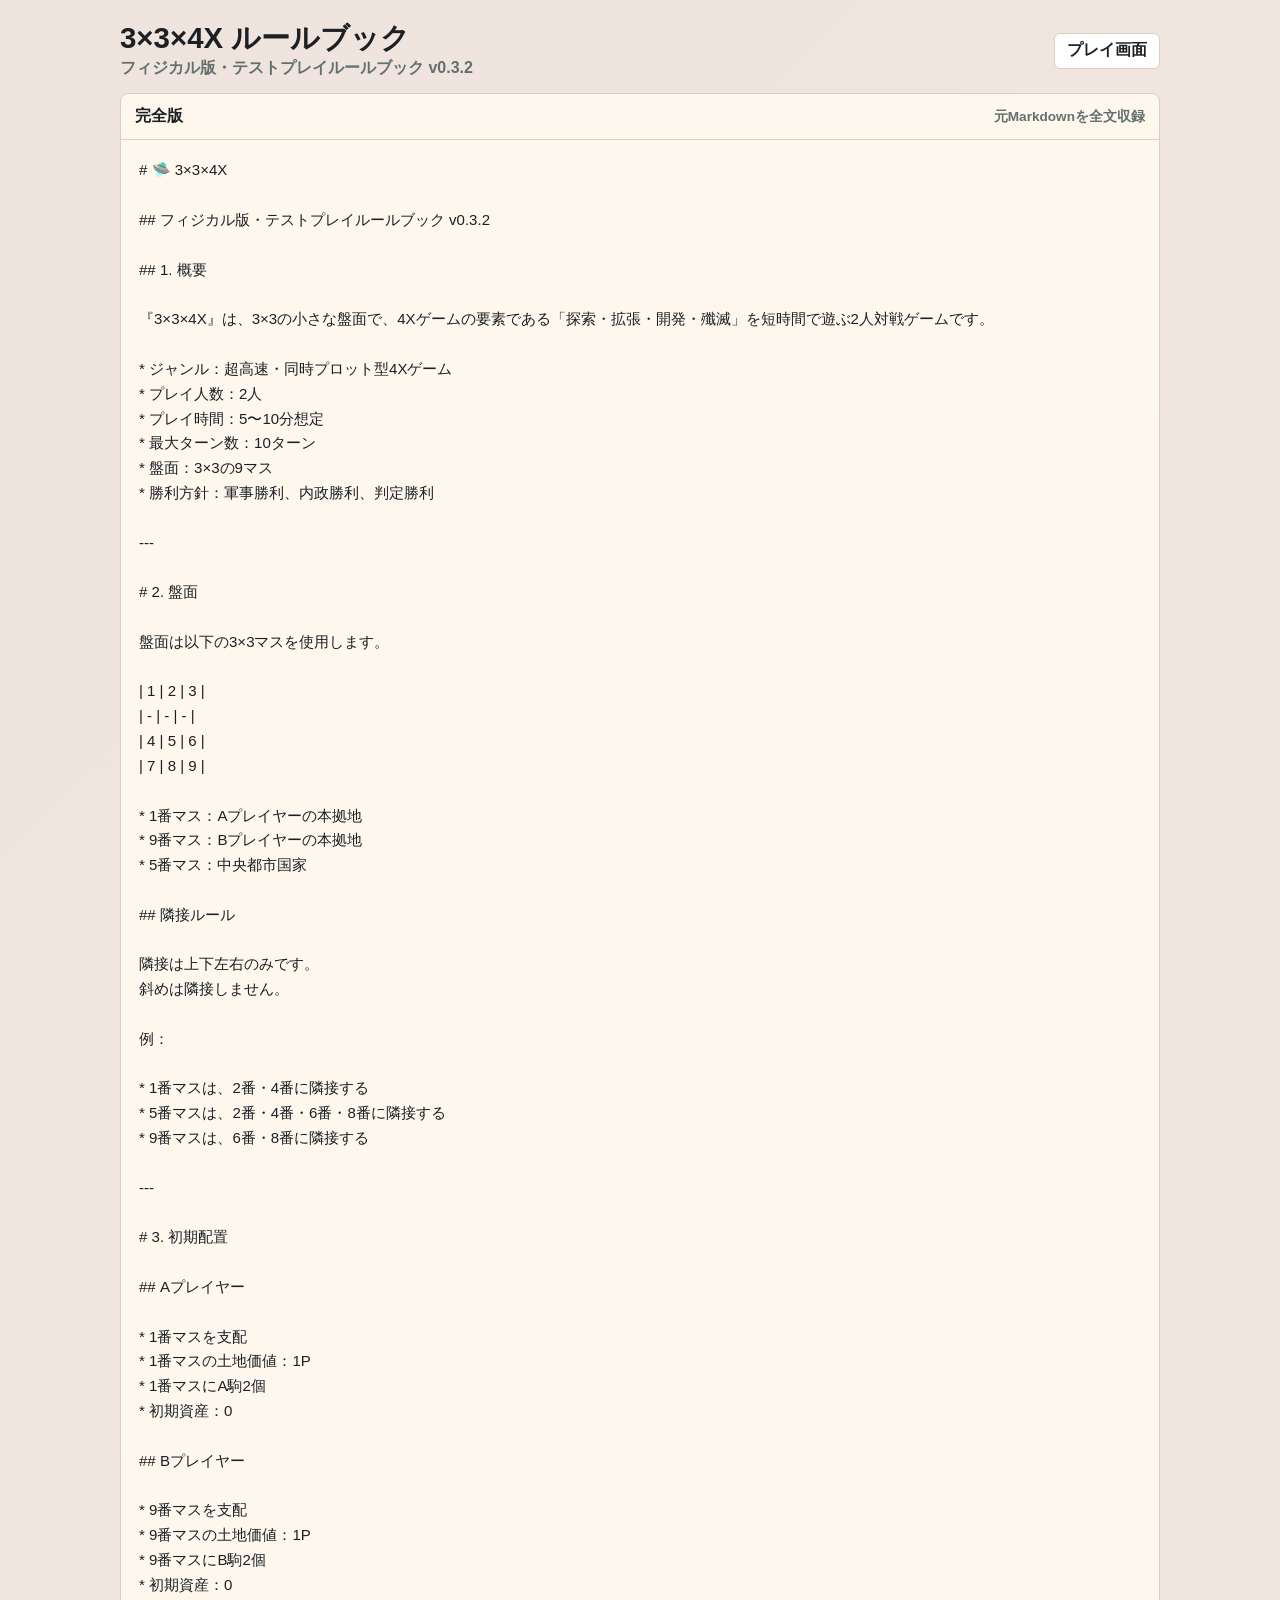
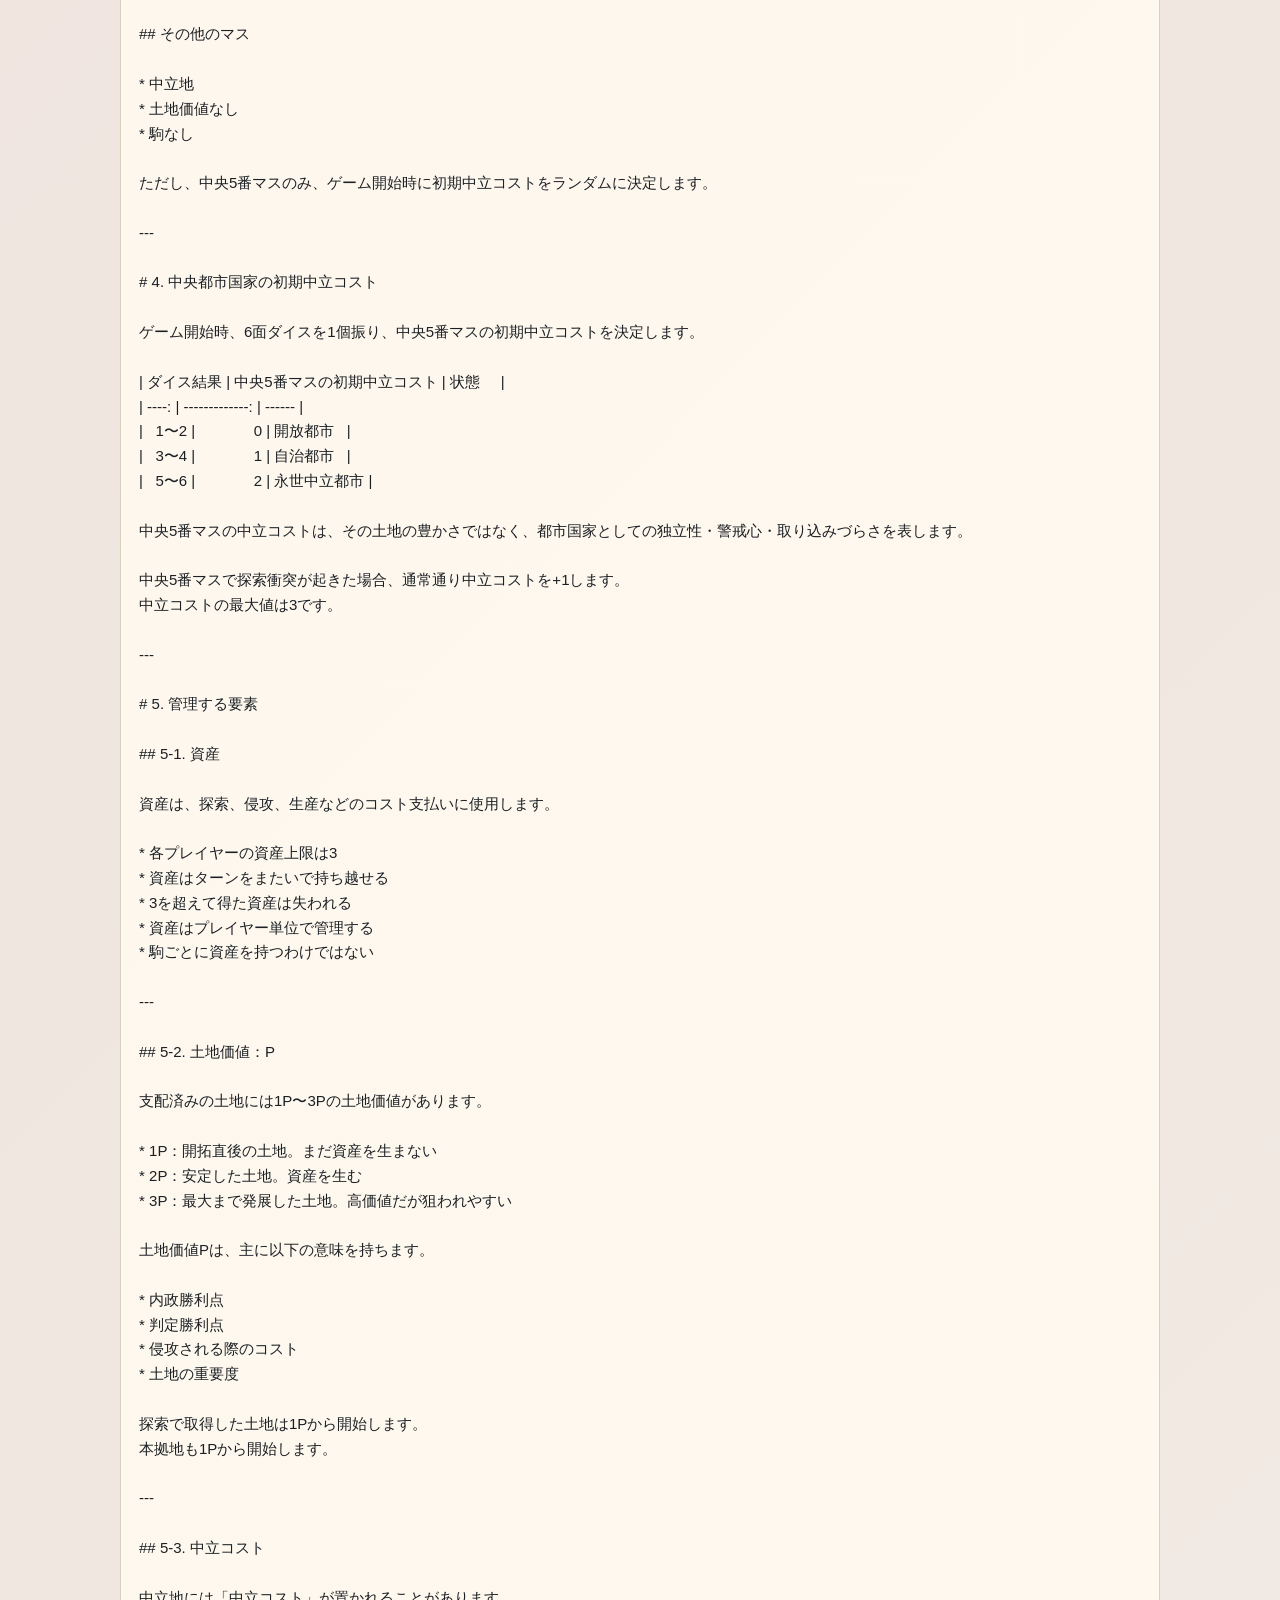
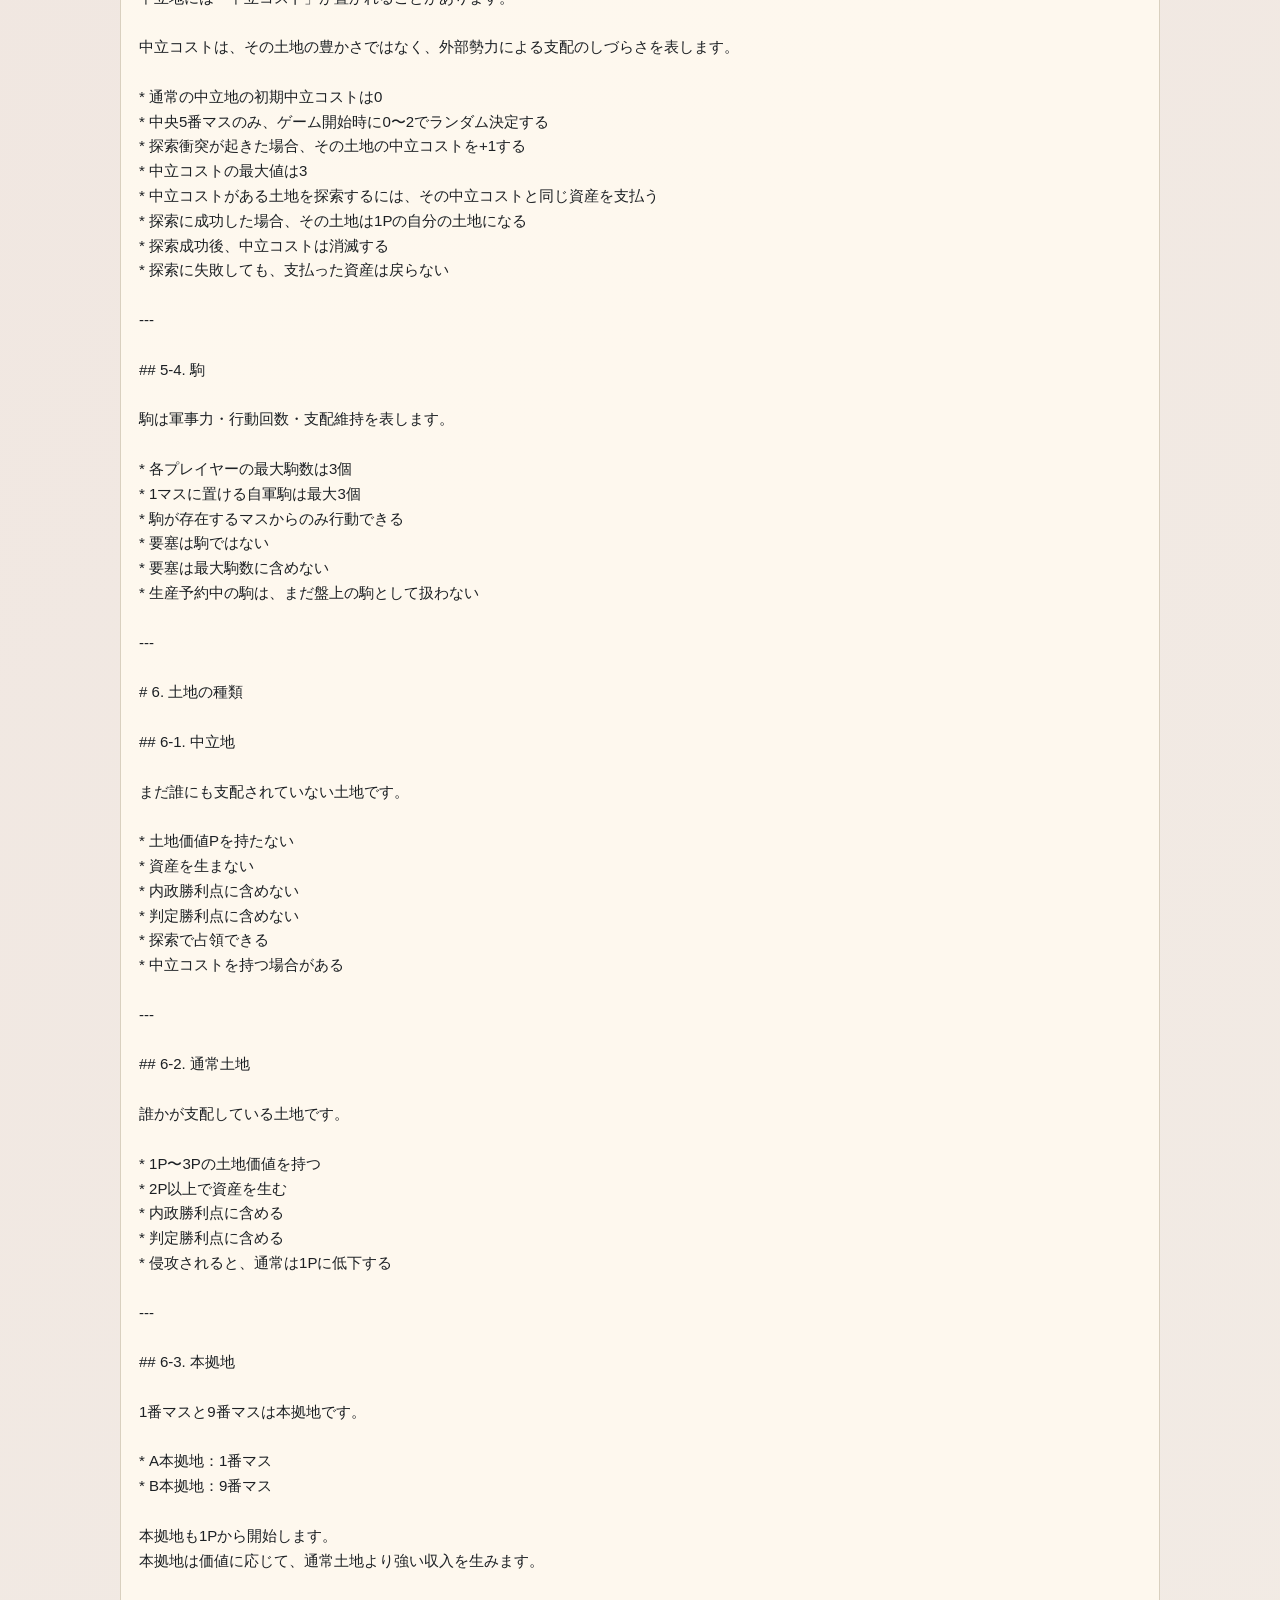
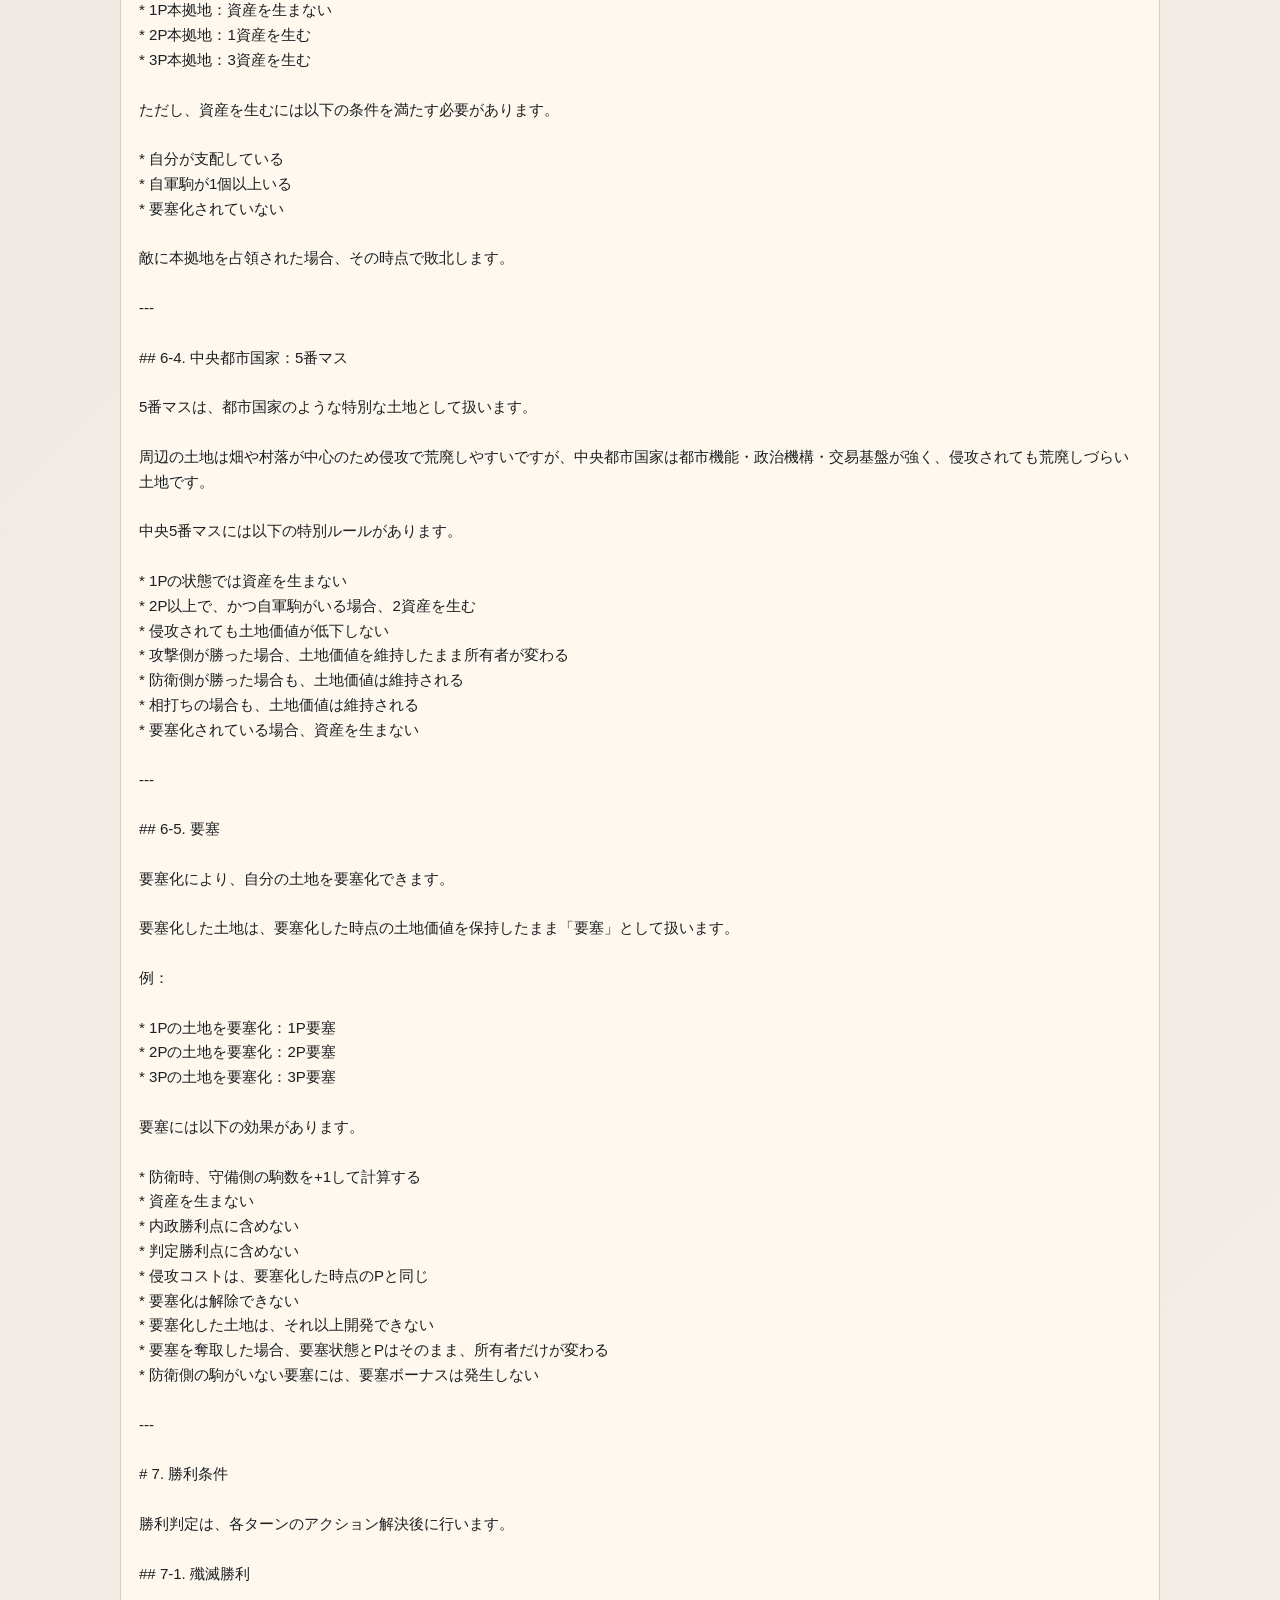
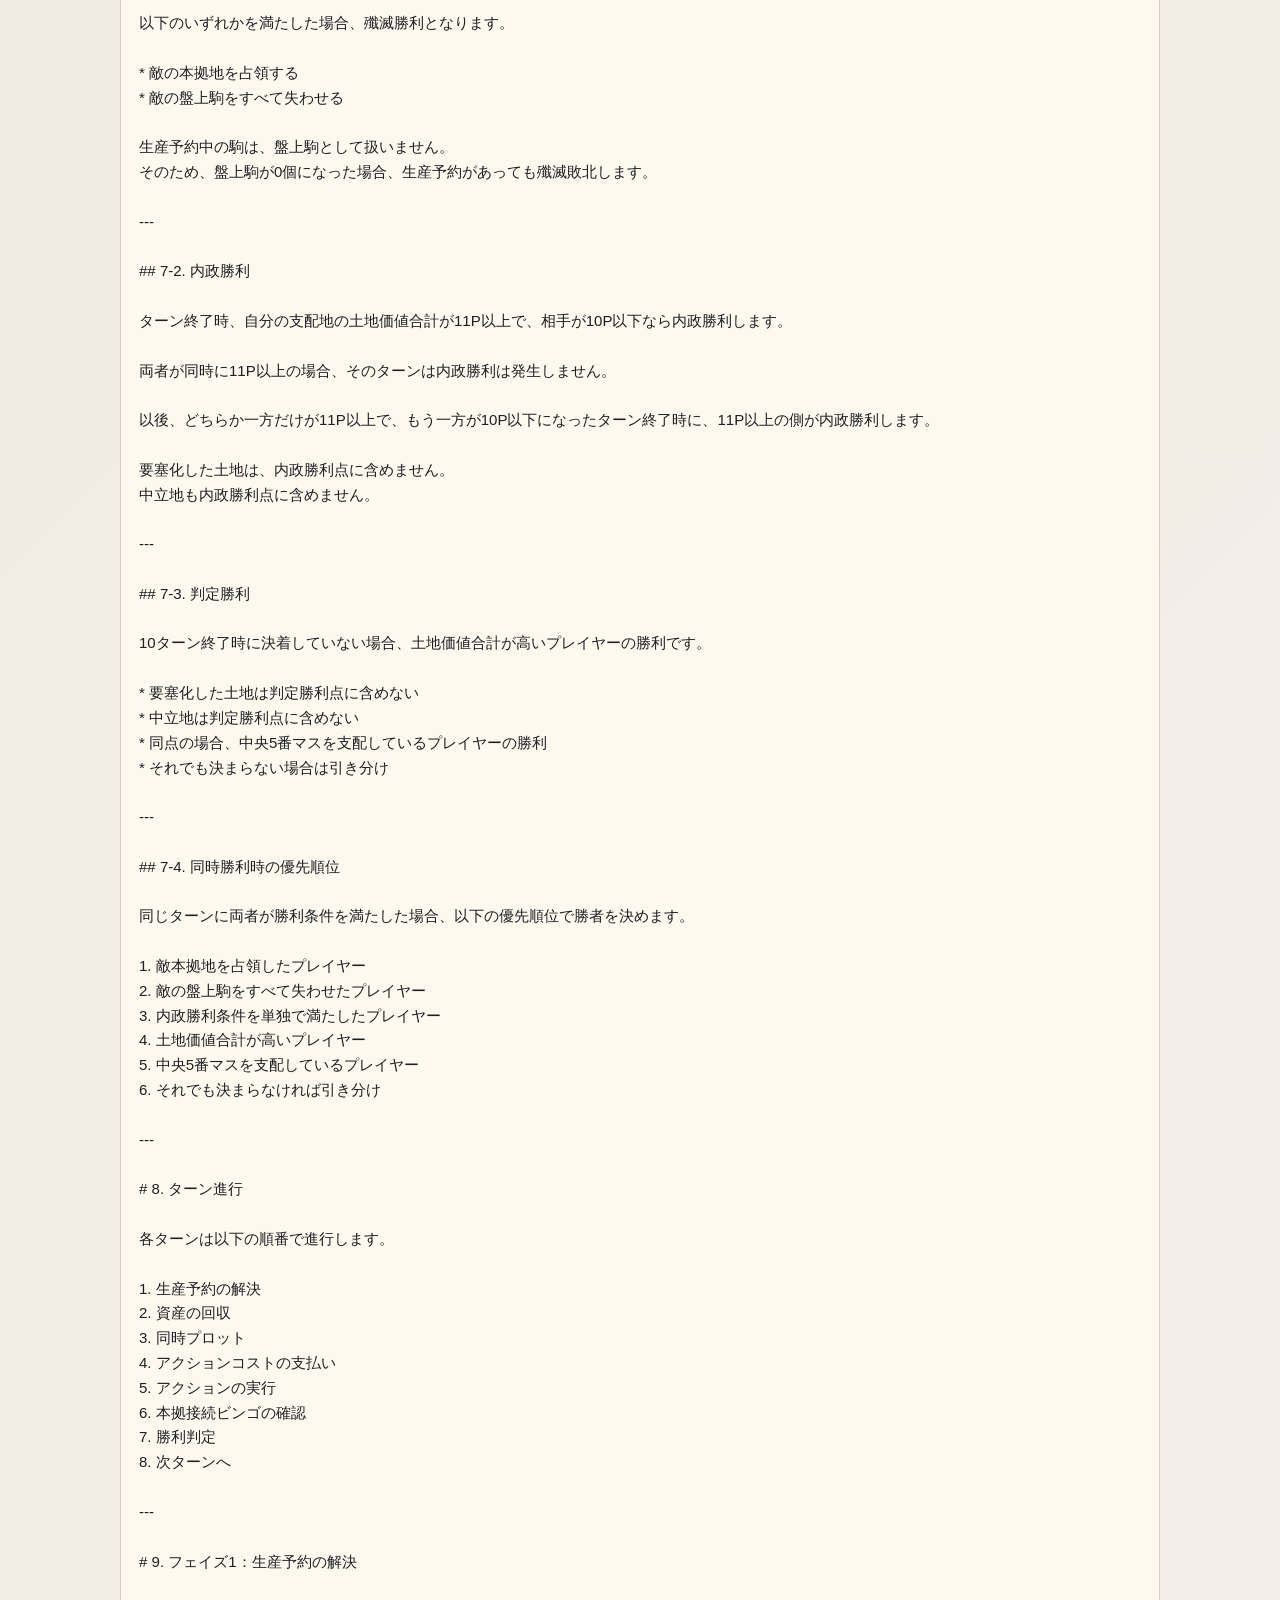
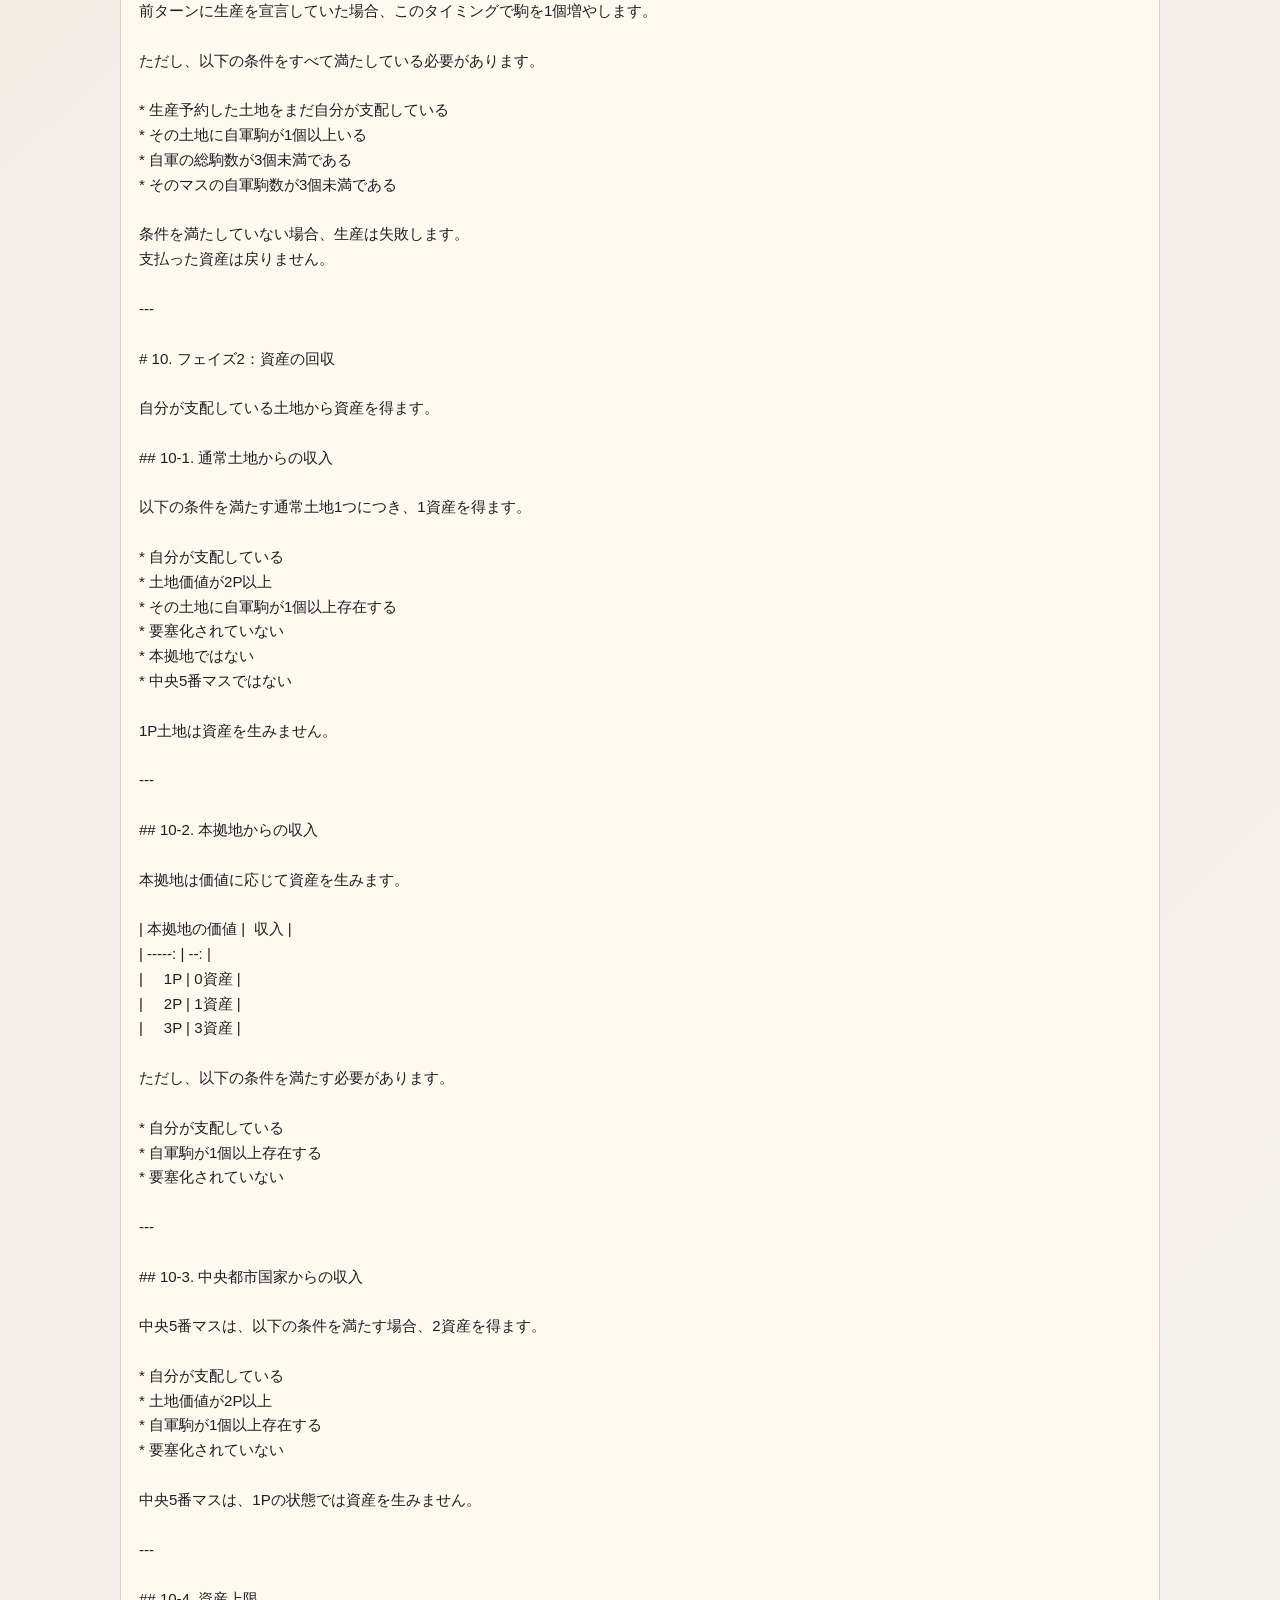
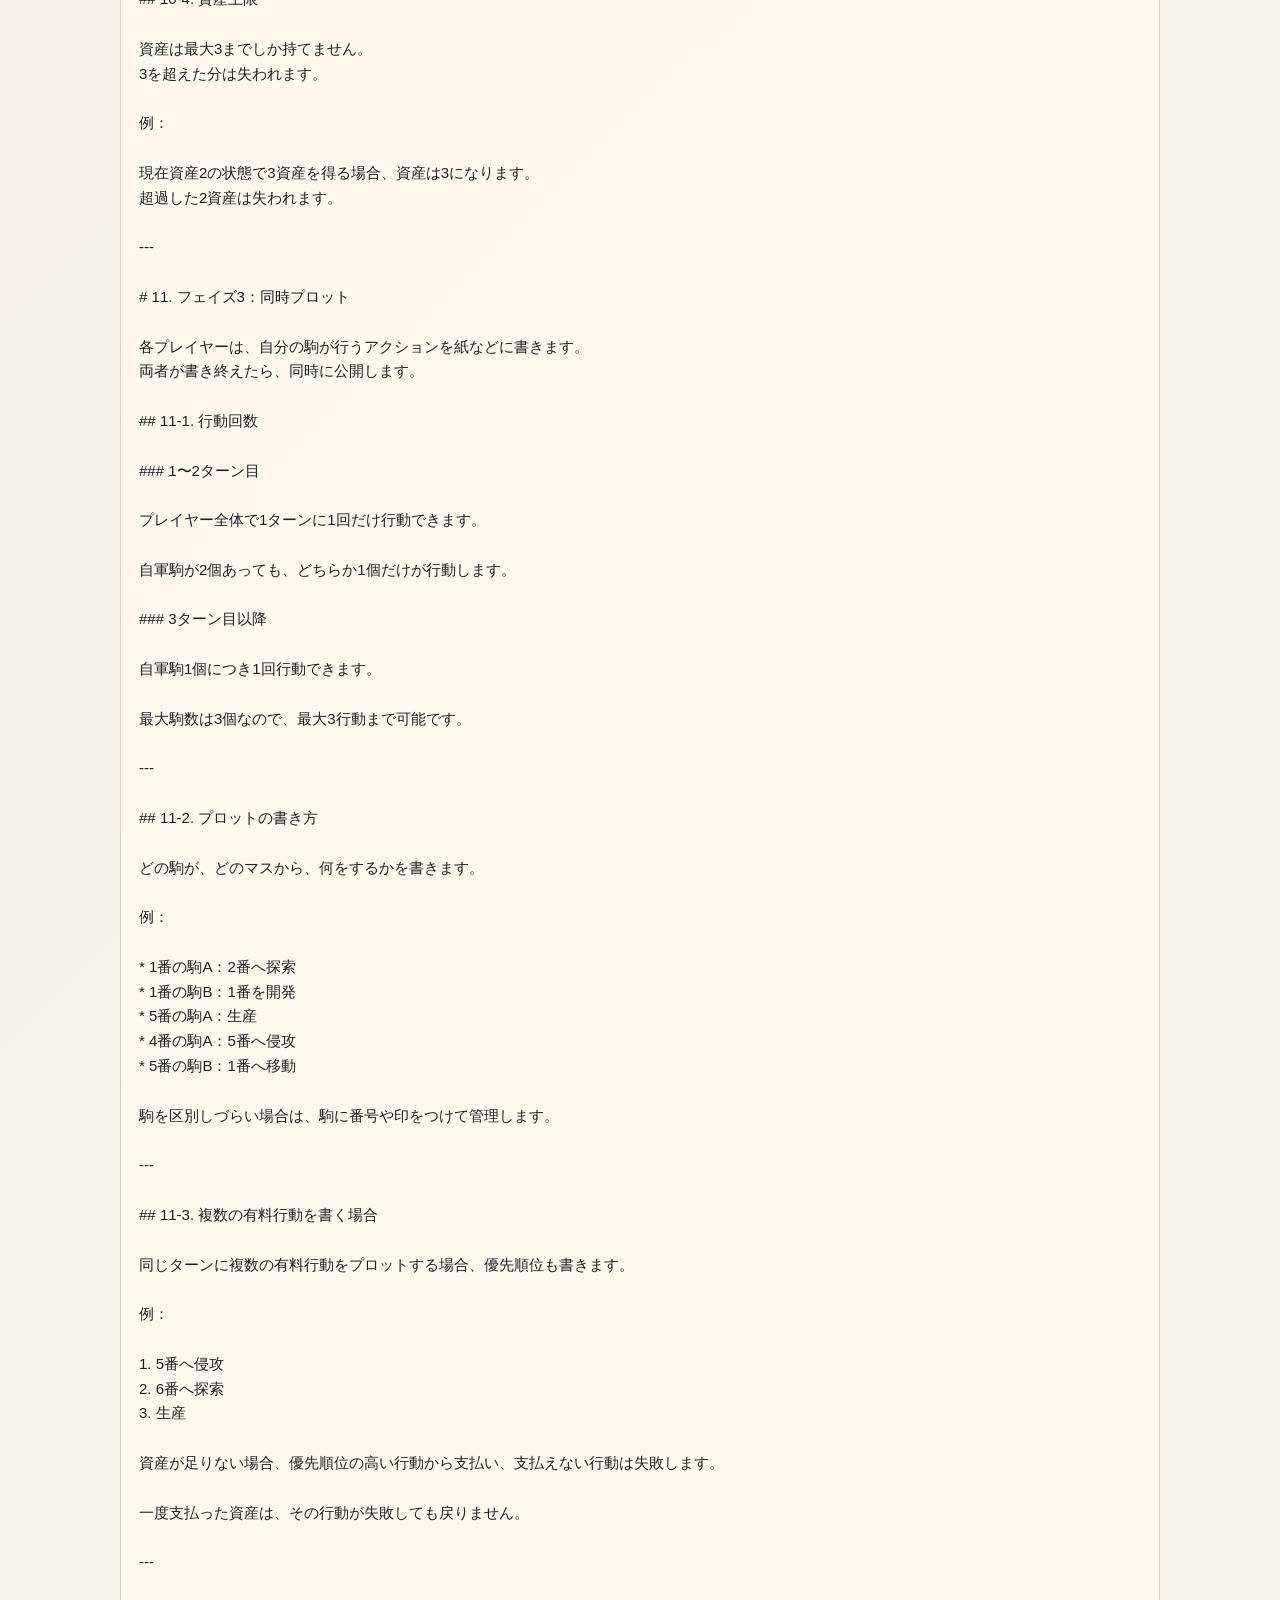
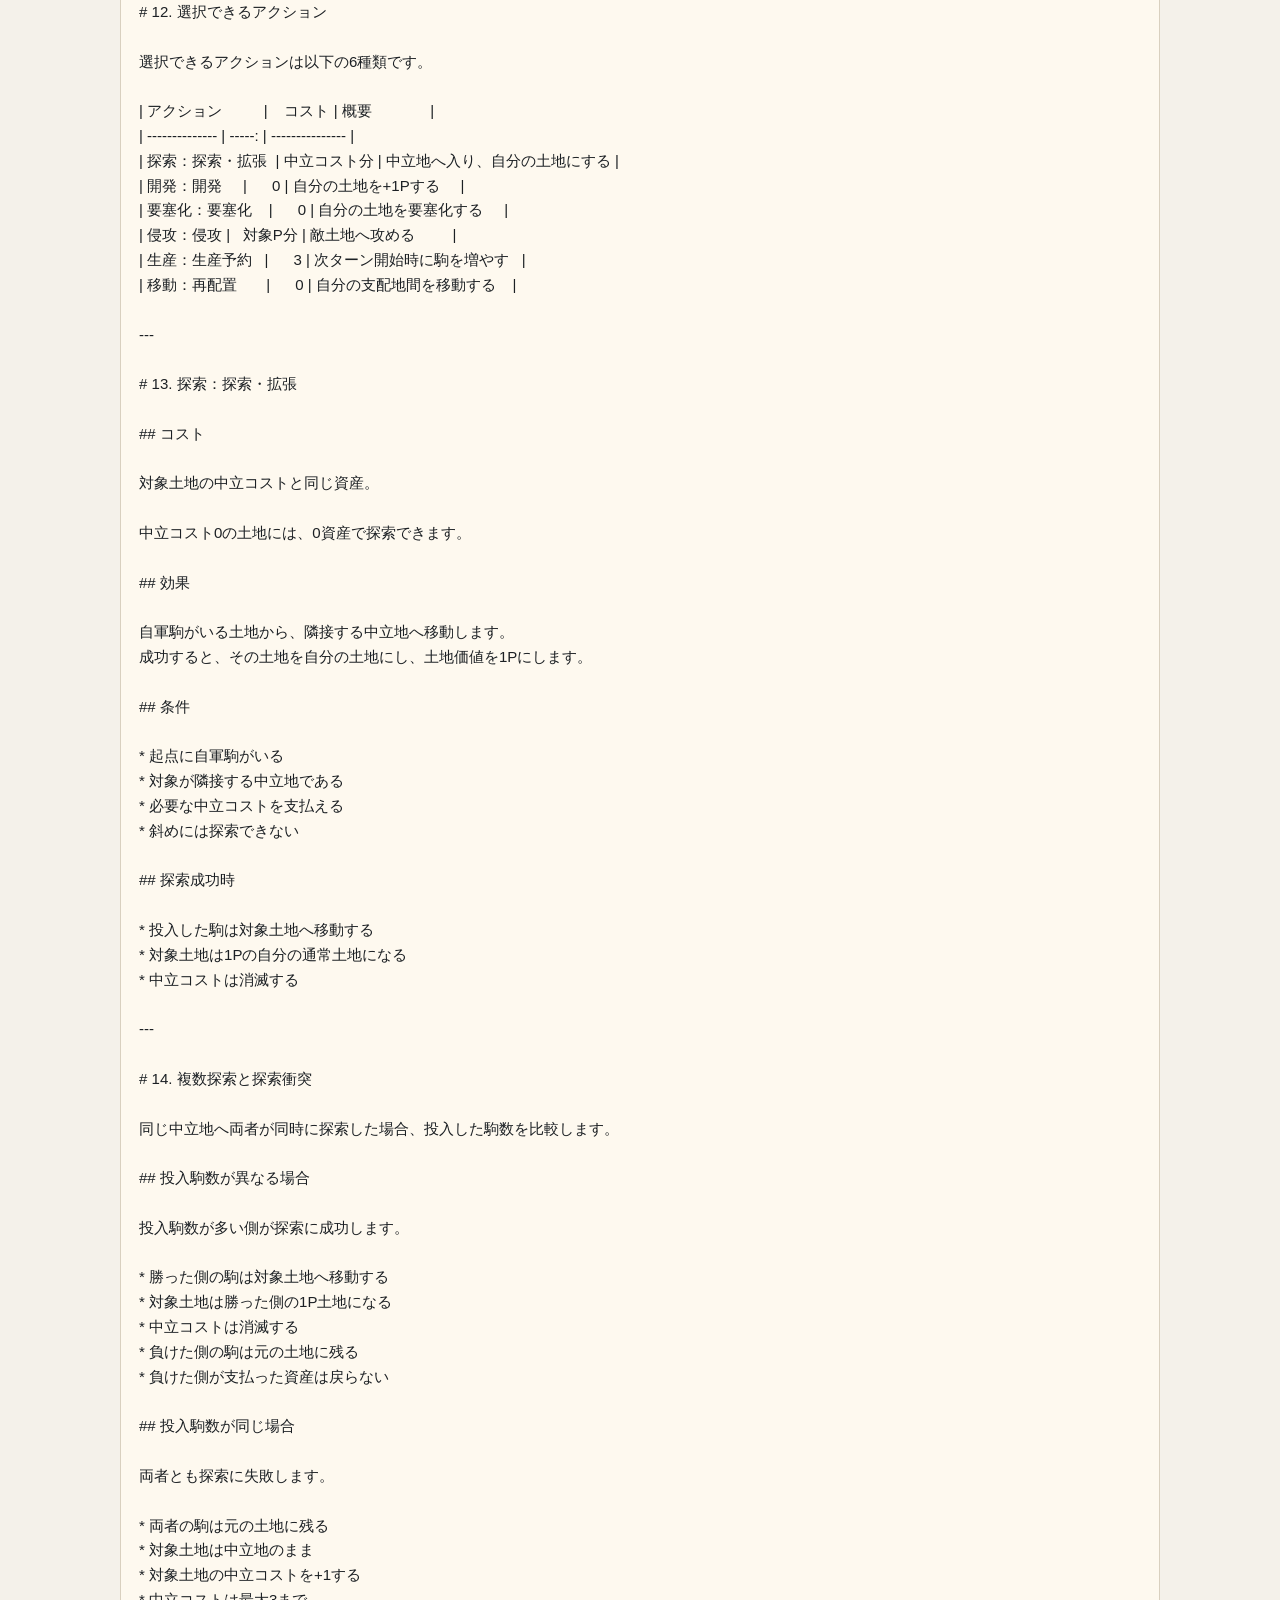
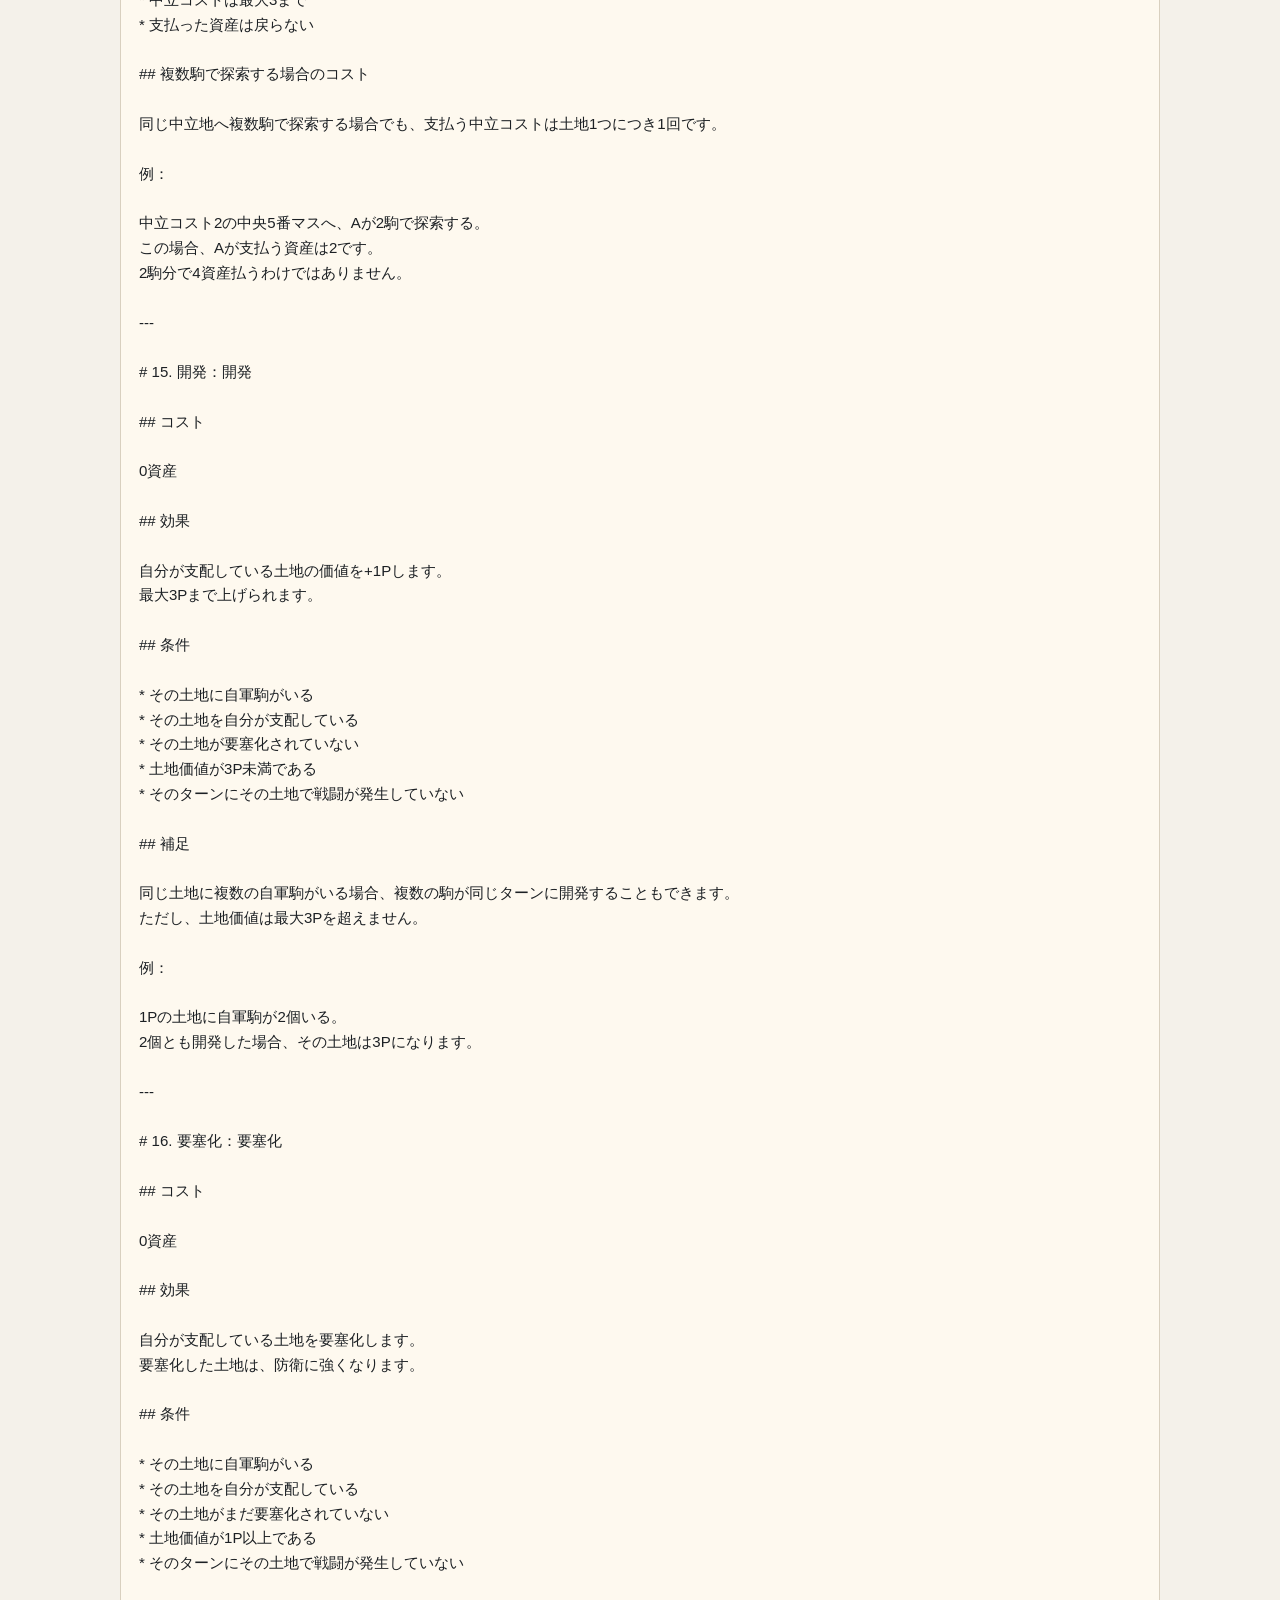
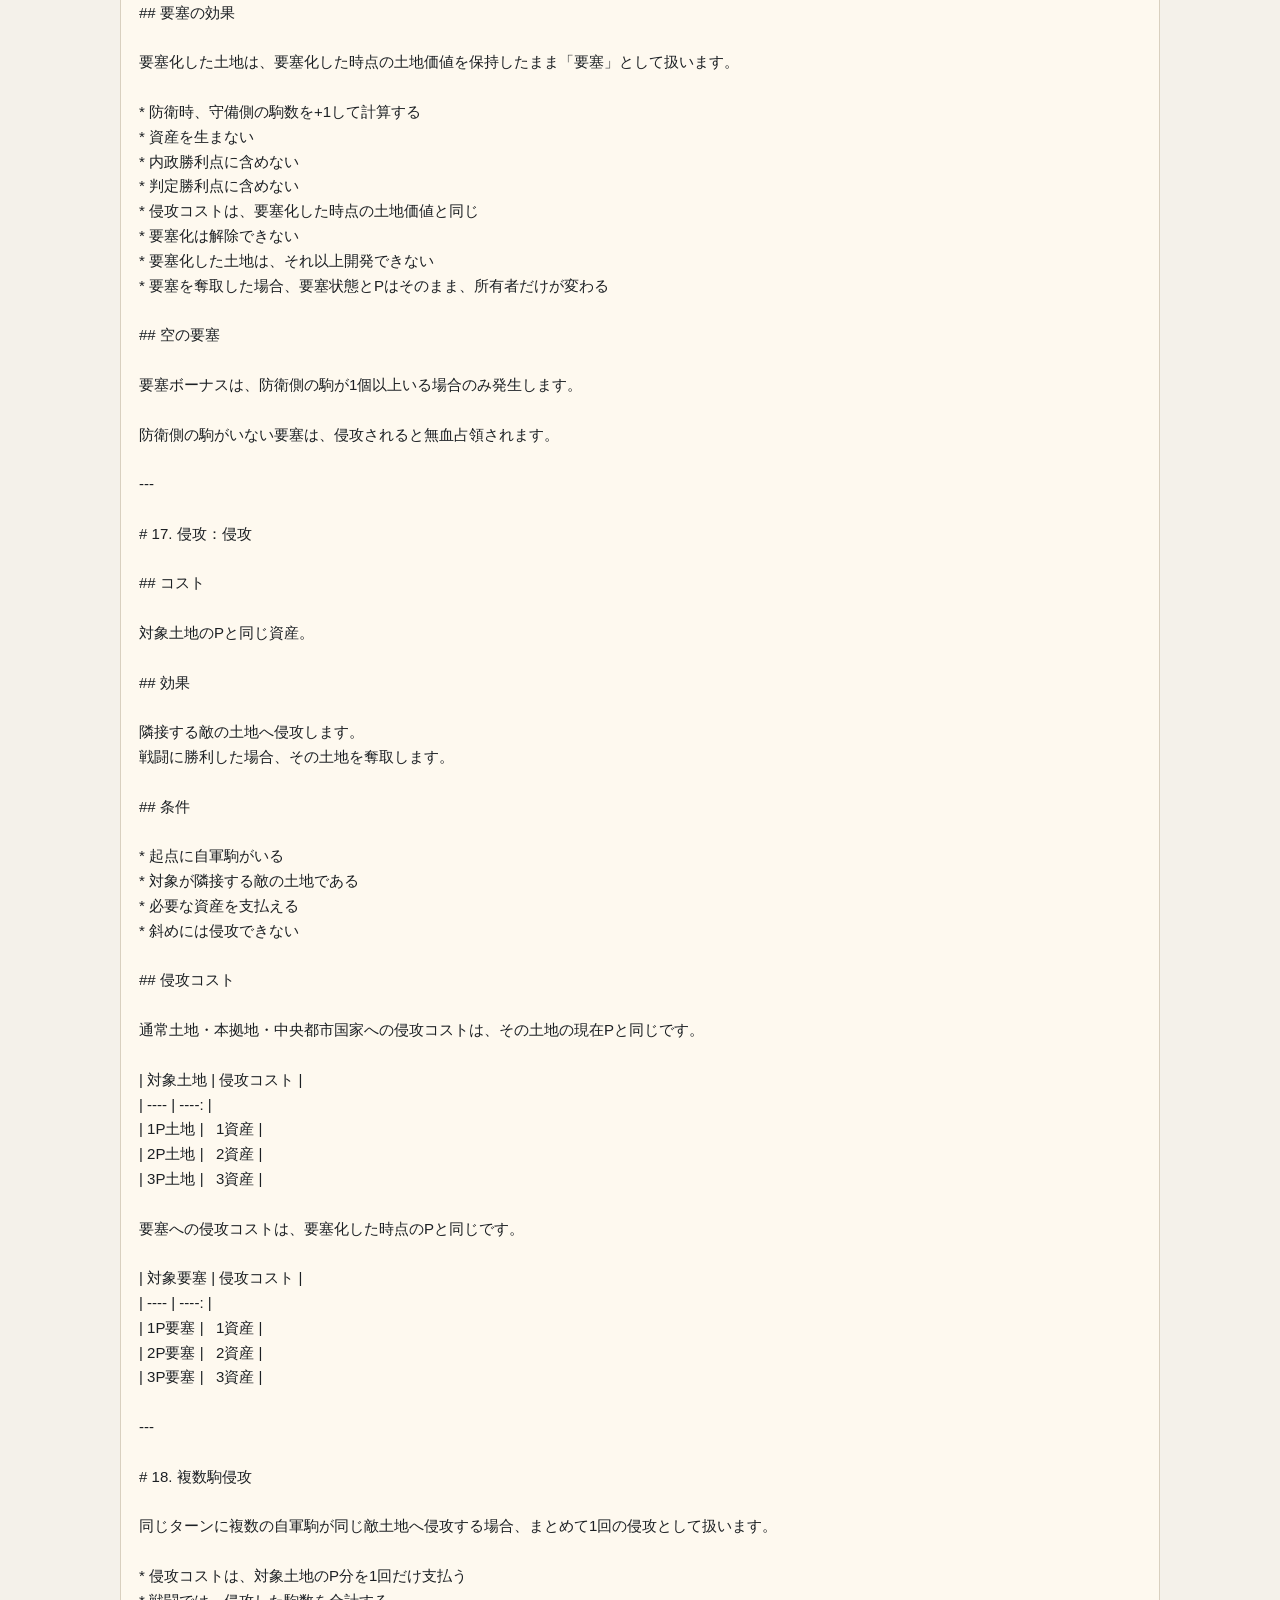
==== commit 814ea7fb: "デザイン修正" ====
--- a/3x3x4x-rulebook.html
+++ b/3x3x4x-rulebook.html
@@ -85,7 +85,7 @@
         <h1>3×3×4X ルールブック</h1>
         <p class="subtitle">フィジカル版・テストプレイルールブック v0.3.2</p>
       </div>
-      <a class="button-link" href="3x3x4x-core-prototype.html">プレイ画面</a>
+      <a class="button-link" href="index.html">プレイ画面</a>
     </header>
     <article class="rulebook-card">
       <div class="rulebook-head">
@@ -96,7 +96,7 @@
     </article>
   </main>
   <script>
-    const encodedRulebook = "[base64]/[base64]/44Gn44GZ44CCDQrmlpzjgoHjga/pmqPmjqXjgZfjgb7jgZvjgpPjgIINCg0K5L6L77yaDQoNCiogMeeVquODnuOCueOBr+OAgTLnlarjg7s055Wq44Gr6Zqj5o6l44GZ44KLDQoqIDXnlarjg57jgrnjga/jgIEy55Wq44O7NOeVquODuzbnlarjg7s455Wq44Gr6Zqj5o6l44GZ44KLDQoqIDnnlarjg57jgrnjga/jgIE255Wq44O7OOeVquOBq+mao+aOpeOBmeOCiw0KDQotLS0NCg0KIyAzLiDliJ3mnJ/phY3nva4NCg0KIyMgQeODl+ODrOOCpOODpOODvA0KDQoqIDHnlarjg57jgrnjgpLmlK/phY0NCiogMeeVquODnuOCueOBruWcn+WcsOS+oeWApO+8mjFQDQoqIDHnlarjg57jgrnjgatB6aeSMuWAiw0KKiDliJ3mnJ/os4fnlKPvvJowDQoNCiMjIELjg5fjg6zjgqTjg6Tjg7wNCg0KKiA555Wq44Oe44K544KS5pSv6YWNDQoqIDnnlarjg57jgrnjga7lnJ/lnLDkvqHlgKTvvJoxUA0KKiA555Wq44Oe44K544GrQumnkjLlgIsNCiog5Yid5pyf6LOH55Sj77yaMA0KDQojIyDjgZ3jga7ku5bjga7jg57jgrkNCg0KKiDkuK3nq4vlnLANCiog5Zyf5Zyw5L6h5YCk44Gq44GXDQoqIOmnkuOBquOBlw0KDQrjgZ/jgaDjgZfjgIHkuK3lpK4155Wq44Oe44K544Gu44G/[base64]/[base64]/[base64]/jgIFFeHBsb3Jl44CBRXh0ZXJtaW5hdGXjgIFQcm9kdWNl44Gq44Gp44Gu44Kz44K544OI5pSv5omV44GE44Gr5L2/55So44GX44G+44GZ44CCDQoNCiog5ZCE44OX44Os44Kk44Ok44O844Gu6LOH55Sj5LiK6ZmQ44GvMw0KKiDos4fnlKPjga/jgr/jg7zjg7PjgpLjgb7jgZ/jgYTjgafmjIHjgaHotorjgZvjgosNCiogM+OCkui2heOBiOOBpuW+l+OBn+izh+eUo+OBr+WkseOCj+OCjOOCiw0KKiDos4fnlKPjga/jg5fjg6zjgqTjg6Tjg7zljZjkvY3jgafnrqHnkIbjgZnjgosNCiog6aeS44GU44Go44Gr6LOH55Sj44KS5oyB44Gk44KP44GR44Gn44Gv44Gq44GEDQoNCi0tLQ0KDQojIyA1LTIuIOWcn+WcsOS+oeWApO+8mlANCg0K5pSv6YWN5riI44G/[base64]/jgIHkuLvjgavku6XkuIvjga7mhI/lkbPjgpLmjIHjgaHjgb7jgZnjgIINCg0KKiDlhoXmlL/li53liKnngrkNCiog5Yik5a6a5Yud5Yip54K5DQoqIOS+teaUu+OBleOCjOOCi+mam+OBruOCs+OCueODiA0KKiDlnJ/[base64]/loLTlkIjjgIHjgZ3jga7lnJ/lnLDjga7kuK3nq4vjgrPjgrnjg4jjgpIrMeOBmeOCiw0KKiDkuK3nq4vjgrPjgrnjg4jjga7mnIDlpKflgKTjga8zDQoqIOS4reeri+OCs+OCueODiOOBjOOBguOCi+Wcn+WcsOOCkkV4cGxvcmXjgZnjgovjgavjga/jgIHjgZ3jga7kuK3nq4vjgrPjgrnjg4jjgajlkIzjgZjos4fnlKPjgpLmlK/miZXjgYYNCiogRXhwbG9yZeOBq+aIkOWKn+OBl+OBn+WgtOWQiOOAgeOBneOBruWcn+WcsOOBrzFQ44Gu6Ieq5YiG44Gu5Zyf5Zyw44Gr44Gq44KLDQoqIEV4cGxvcmXmiJDlip/lvozjgIHkuK3nq4vjgrPjgrnjg4jjga/[base64]/ooYzli5XjgafjgY3jgosNCiog6KaB5aGe44Gv6aeS44Gn44Gv44Gq44GEDQoqIOimgeWhnuOBr+acgOWkp+mnkuaVsOOBq+WQq+OCgeOBquOBhA0KKiDnlJ/nlKPkuojntITkuK3jga7pp5Ljga/jgIHjgb7jgaDnm6TkuIrjga7pp5LjgajjgZfjgabmibHjgo/jgarjgYQNCg0KLS0tDQoNCiMgNi4g5Zyf5Zyw44Gu56iu6aGeDQoNCiMjIDYtMS4g5Lit56uL5ZywDQoNCuOBvuOBoOiqsOOBq+OCguaUr+mFjeOBleOCjOOBpuOBhOOBquOBhOWcn+WcsOOBp+OBmeOAgg0KDQoqIOWcn+WcsOS+oeWApFDjgpLmjIHjgZ/[base64]/lnLDkvqHlgKTjgpLmjIHjgaQNCiogMlDku6XkuIrjgafos4fnlKPjgpLnlJ/jgoANCiog5YaF5pS/[base64]/[base64]/44G+44GZ44CCDQoNCiogMVDmnKzmi6DlnLDvvJros4fnlKPjgpLnlJ/jgb7jgarjgYQNCiogMlDmnKzmi6DlnLDvvJox6LOH55Sj44KS55Sf44KADQoqIDNQ5pys5oug5Zyw77yaM+izh+eUo+OCkueUn+OCgA0KDQrjgZ/jgaDjgZfjgIHos4fnlKPjgpLnlJ/jgoDjgavjga/ku6XkuIvjga7mnaHku7bjgpLmuoDjgZ/jgZnlv4XopoHjgYzjgYLjgorjgb7jgZnjgIINCg0KKiDoh6rliIbjgYzmlK/[base64]/lnLDjga/nlZHjgoTmnZHokL3jgYzkuK3lv4Pjga7jgZ/jgoHkvrXmlLvjgafojZLlu4PjgZfjgoTjgZnjgYTjgafjgZnjgYzjgIHkuK3lpK7pg73luILlm73lrrbjga/pg73luILmqZ/og73jg7vmlL/msrvmqZ/mp4vjg7vkuqTmmJPln7rnm6TjgYzlvLfjgY/jgIHkvrXmlLvjgZXjgozjgabjgoLojZLlu4PjgZfjgaXjgonjgYTlnJ/[base64]/[base64]/lnLDkvqHlgKTjga/[base64]/[base64]/lnLDjgpLopoHloZ7ljJbvvJozUOimgeWhng0KDQropoHloZ7jgavjga/ku6XkuIvjga7lirnmnpzjgYzjgYLjgorjgb7jgZnjgIINCg0KKiDpmLLooZvmmYLjgIHlrojlgpnlgbTjga7pp5LmlbDjgpIrMeOBl+OBpuioiOeul+OBmeOCiw0KKiDos4fnlKPjgpLnlJ/jgb7jgarjgYQNCiog5YaF5pS/5Yud5Yip54K544Gr5ZCr44KB44Gq44GEDQoqIOWIpOWumuWLneWIqeeCueOBq+WQq+OCgeOBquOBhA0KKiDkvrXmlLvjgrPjgrnjg4jjga/jgIHopoHloZ7ljJbjgZfjgZ/mmYLngrnjga5Q44Go5ZCM44GYDQoqIOimgeWhnuWMluOBr+ino+mZpOOBp+OBjeOBquOBhA0KKiDopoHloZ7ljJbjgZfjgZ/lnJ/lnLDjga/jgIHjgZ3jgozku6XkuIpFeHBsb2l044Gn44GN44Gq44GEDQoqIOimgeWhnuOCkuWlquWPluOBl+OBn+WgtOWQiOOAgeimgeWhnueKtuaFi+OBqFDjga/jgZ3jga7jgb7jgb7jgIHmiYDmnInogIXjgaDjgZHjgYzlpInjgo/jgosNCiog6Ziy6KGb5YG044Gu6aeS44GM44GE44Gq44GE6KaB5aGe44Gr44Gv44CB6KaB5aGe44Oc44O844OK44K544Gv55m655Sf44GX44Gq44GEDQoNCi0tLQ0KDQojIDcuIOWLneWIqeadoeS7tg0KDQrli53liKnliKTlrprjga/jgIHlkITjgr/jg7zjg7Pjga7jgqLjgq/[base64]/nlKPkuojntITkuK3jga7pp5Ljga/jgIHnm6TkuIrpp5LjgajjgZfjgabmibHjgYTjgb7jgZvjgpPjgIINCuOBneOBruOBn+OCgeOAgeebpOS4iumnkuOBjDDlgIvjgavjgarjgaPjgZ/loLTlkIjjgIHnlJ/nlKPkuojntITjgYzjgYLjgaPjgabjgoLmrrLmu4XmlZfljJfjgZfjgb7jgZnjgIINCg0KLS0tDQoNCiMjIDctMi4g5YaF5pS/[base64]/jg7zjg7Pjga/lhoXmlL/li53liKnjga/nmbrnlJ/jgZfjgb7jgZvjgpPjgIINCg0K5Lul5b6M44CB44Gp44Gh44KJ44GL5LiA5pa544Gg44GR44GMMTFQ5Lul5LiK44Gn44CB44KC44GG5LiA5pa544GMMTBQ5Lul5LiL44Gr44Gq44Gj44Gf44K/44O844Oz57WC5LqG5pmC44Gr44CBMTFQ5Lul5LiK44Gu5YG044GM5YaF5pS/5Yud5Yip44GX44G+44GZ44CCDQoNCuimgeWhnuWMluOBl+OBn+Wcn+WcsOOBr+OAgeWGheaUv+WLneWIqeeCueOBq+WQq+OCgeOBvuOBm+OCk+OAgg0K5Lit56uL5Zyw44KC5YaF5pS/[base64]/[base64]/[base64]/jg5fjg6zjgqTjg6Tjg7wNCjIuIOaVteOBruebpOS4iumnkuOCkuOBmeOBueOBpuWkseOCj+OBm+OBn+ODl+ODrOOCpOODpOODvA0KMy4g5YaF5pS/5Yud5Yip5p2h5Lu244KS5Y2Y54us44Gn5rqA44Gf44GX44Gf44OX44Os44Kk44Ok44O8DQo0LiDlnJ/lnLDkvqHlgKTlkIjoqIjjgYzpq5jjgYTjg5fjg6zjgqTjg6Tjg7wNCjUuIOS4reWkrjXnlarjg57jgrnjgpLmlK/phY3jgZfjgabjgYTjgovjg5fjg6zjgqTjg6Tjg7wNCjYuIOOBneOCjOOBp+OCguaxuuOBvuOCieOBquOBkeOCjOOBsOW8leOBjeWIhuOBkQ0KDQotLS0NCg0KIyA4LiDjgr/jg7zjg7PpgLLooYwNCg0K5ZCE44K/[base64]/44O844Oz44G4DQoNCi0tLQ0KDQojIDkuIOODleOCp+OCpOOCujHvvJrnlJ/nlKPkuojntITjga7op6PmsboNCg0K5YmN44K/[base64]/lnLDjgYvjgonjga7lj47lhaUNCg0K5Lul5LiL44Gu5p2h5Lu244KS5rqA44Gf44GZ6YCa5bi45Zyf5ZywMeOBpOOBq+OBpOOBjeOAgTHos4fnlKPjgpLlvpfjgb7jgZnjgIINCg0KKiDoh6rliIbjgYzmlK/[base64]/jgarjgYQNCg0KMVDlnJ/lnLDjga/os4fnlKPjgpLnlJ/jgb/jgb7jgZvjgpPjgIINCg0KLS0tDQoNCiMjIDEwLTIuIOacrOaLoOWcsOOBi+OCieOBruWPjuWFpQ0KDQrmnKzmi6DlnLDjga/kvqHlgKTjgavlv5zjgZjjgabos4fnlKPjgpLnlJ/jgb/[base64]/[base64]/[base64]/[base64]/jg7zjg7Pnm67ku6XpmY0NCg0K6Ieq6LuN6aeSMeWAi+OBq+OBpOOBjTHlm57ooYzli5XjgafjgY3jgb7jgZnjgIINCg0K5pyA5aSn6aeS5pWw44GvM+WAi+OBquOBruOBp+OAgeacgOWkpzPooYzli5Xjgb7jgaflj6/[base64]/miZXjgYTjgIHmlK/miZXjgYjjgarjgYTooYzli5Xjga/lpLHmlZfjgZfjgb7jgZnjgIINCg0K5LiA5bqm5pSv5omV44Gj44Gf6LOH55Sj44Gv44CB44Gd44Gu6KGM5YuV44GM5aSx5pWX44GX44Gm44KC5oi744KK44G+44Gb44KT44CCDQoNCi0tLQ0KDQojIDEyLiDpgbjmip7jgafjgY3jgovjgqLjgq/[base64]/[base64]/[base64]/[base64]/lnLDjga/li53jgaPjgZ/lgbTjga4xUOWcn+WcsOOBq+OBquOCiw0KKiDkuK3nq4vjgrPjgrnjg4jjga/[base64]/lnLDjga/kuK3nq4vlnLDjga7jgb7jgb4NCiog5a++6LGh5Zyf5Zyw44Gu5Lit56uL44Kz44K544OI44KSKzHjgZnjgosNCiog5Lit56uL44Kz44K544OI44Gv5pyA5aSnM+OBvuOBpw0KKiDmlK/miZXjgaPjgZ/os4fnlKPjga/[base64]/jgZHjgafjga/[base64]/lnLDjgYzopoHloZ7ljJbjgZXjgozjgabjgYTjgarjgYQNCiog5Zyf5Zyw5L6h5YCk44GMM1DmnKrmuoDjgafjgYLjgosNCiog44Gd44Gu44K/44O844Oz44Gr44Gd44Gu5Zyf5Zyw44Gn5oim6ZeY44GM55m655Sf44GX44Gm44GE44Gq44GEDQoNCiMjIOijnOi2sw0KDQrlkIzjgZjlnJ/lnLDjgavopIfmlbDjga7oh6rou43pp5LjgYzjgYTjgovloLTlkIjjgIHopIfmlbDjga7pp5LjgYzlkIzjgZjjgr/jg7zjg7PjgatFeHBsb2l044GZ44KL44GT44Go44KC44Gn44GN44G+44GZ44CCDQrjgZ/jgaDjgZfjgIHlnJ/lnLDkvqHlgKTjga/mnIDlpKczUOOCkui2heOBiOOBvuOBm+OCk+OAgg0KDQrkvovvvJoNCg0KMVDjga7lnJ/[base64]/phY3jgZfjgabjgYTjgovlnJ/lnLDjgpLopoHloZ7ljJbjgZfjgb7jgZnjgIINCuimgeWhnuWMluOBl+OBn+Wcn+WcsOOBr+OAgemYsuihm+OBq+W8t+OBj+OBquOCiuOBvuOBmeOAgg0KDQojIyDmnaHku7YNCg0KKiDjgZ3jga7lnJ/lnLDjgavoh6rou43pp5LjgYzjgYTjgosNCiog44Gd44Gu5Zyf5Zyw44KS6Ieq5YiG44GM5pSv6YWN44GX44Gm44GE44KLDQoqIOOBneOBruWcn+WcsOOBjOOBvuOBoOimgeWhnuWMluOBleOCjOOBpuOBhOOBquOBhA0KKiDlnJ/lnLDkvqHlgKTjgYwxUOS7peS4iuOBp+OBguOCiw0KKiDjgZ3jga7jgr/jg7zjg7PjgavjgZ3jga7lnJ/lnLDjgafmiKbpl5jjgYznmbrnlJ/jgZfjgabjgYTjgarjgYQNCg0KIyMg6KaB5aGe44Gu5Yq55p6cDQoNCuimgeWhnuWMluOBl+OBn+Wcn+WcsOOBr+OAgeimgeWhnuWMluOBl+OBn+aZgueCueOBruWcn+WcsOS+oeWApOOCkuS/neaMgeOBl+OBn+OBvuOBvuOAjOimgeWhnuOAjeOBqOOBl+OBpuaJseOBhOOBvuOBmeOAgg0KDQoqIOmYsuihm+aZguOAgeWuiOWCmeWBtOOBrumnkuaVsOOCkisx44GX44Gm6KiI566X44GZ44KLDQoqIOizh+eUo+OCkueUn+OBvuOBquOBhA0KKiDlhoXmlL/li53liKnngrnjgavlkKvjgoHjgarjgYQNCiog5Yik5a6a5Yud5Yip54K544Gr5ZCr44KB44Gq44GEDQoqIOS+teaUu+OCs+OCueODiOOBr+OAgeimgeWhnuWMluOBl+OBn+aZgueCueOBruWcn+WcsOS+oeWApOOBqOWQjOOBmA0KKiDopoHloZ7ljJbjga/op6PpmaTjgafjgY3jgarjgYQNCiog6KaB5aGe5YyW44GX44Gf5Zyf5Zyw44Gv44CB44Gd44KM5Lul5LiKRXhwbG9pdOOBp+OBjeOBquOBhA0KKiDopoHloZ7jgpLlparlj5bjgZfjgZ/loLTlkIjjgIHopoHloZ7nirbmhYvjgahQ44Gv44Gd44Gu44G+44G+44CB5omA5pyJ6ICF44Gg44GR44GM5aSJ44KP44KLDQoNCiMjIOepuuOBruimgeWhng0KDQropoHloZ7jg5zjg7zjg4rjgrnjga/jgIHpmLLooZvlgbTjga7pp5LjgYwx5YCL5Lul5LiK44GE44KL5aC05ZCI44Gu44G/[base64]/[base64]/[base64]/pp5Ljga/jgIHli53liKnjgZfjgZ/loLTlkIjjgIHmrovjgaPjgZ/pp5LjgaDjgZHlr77osaHlnJ/lnLDjgbjnp7vli5XjgZnjgosNCg0K5L6L77yaDQoNCkHjgYwy6aeS44GnQuOBrjJQ5Zyf5Zyw44G45L615pS744GZ44KL44CCDQpB44GM5pSv5omV44GG6LOH55Sj44GvMuOBp+OBmeOAgg0KMumnkuWIhuOBpzTos4fnlKPmiZXjgYbjgo/jgZHjgafjga/jgYLjgorjgb7jgZvjgpPjgIINCg0KLS0tDQoNCiMgMTkuIOWMheWbsuaUu+aSgw0KDQrlkIzjgZjmlbXlnJ/lnLDjgavlr77jgZfjgabjgIHnlbDjgarjgosy44Gk5Lul5LiK44Gu6Zqj5o6l44Oe44K544GL44KJRXh0ZXJtaW5hdGXjgZfjgZ/[base64]/[base64]/lnLDjg7vmnKzmi6DlnLDjgYzkvrXmlLvjgZXjgozjgZ/[base64]/loLTlkIgNCg0KKiDmlLvmkoPlgbTjgYzlnJ/[base64]/lnLDkvqHlgKTjga8xUOOBq+OBquOCiw0KKiDjgZ3jga7lnJ/lnLDjga/nqbrjga7mlK/phY3lnLDjgavjgarjgosNCg0KLS0tDQoNCiMjIDIxLTIuIOS4reWkrjXnlarjg57jgrnjgYzkvrXmlLvjgZXjgozjgZ/[base64]/lnLDkvqHlgKTjga/[base64]/lnLDkvqHlgKTjga/[base64]/lnLDkvqHlgKTjga/[base64]/[base64]/[base64]/pp5LmlbDlkIzlo6vjgpLmr5TjgbnjgosNCiog5aSa44GE5pa544GM5Yud5Yip44GZ44KLDQoqIOWLneOBo+OBn+WBtOOBr+OAgeW3ruWIhuOBrumnkuaVsOOBoOOBkeaui+OBl+OBpuebuOaJi+OBruWHuueZuuWcsOOCkuWlquWPluOBmeOCiw0KKiDosqDjgZHjgZ/lgbTjga7pp5Ljga/lpLHjgo/[base64]/[base64]/ntq3mjIHjgZXjgozjgosNCiog5pWX6ICF5YG044Gu5Ye655m65Zyw44GM6KaB5aGe44Gq44KJ6KaB5aGe54q25oWL44GoUOOBr+e2reaMgeOBleOCjOOCiw0KDQotLS0NCg0KIyAyMy4g44GZ44KM6YGV44GE44O754Sh6KGA5Y2g6aCYDQoNCkHjgYzmlbXlnJ/lnLDjgbjkvrXmlLvjgZfjgIFC44GM44Gd44Gu5Zyf5Zyw44GL44KJTW92ZeOChEV4cGxvcmXjgarjganjgafpgIDpgb/jgZfjgZ/loLTlkIjjgIHpgIDpgb/jgYzlhYjjgavmiJDnq4vjgZfjgb7jgZnjgIINCg0K44Gd44Gu57WQ5p6c44CB6Ziy6KGb5YG044Gu6aeS44GM44GE44Gq44GP44Gq44Gj44Gf5Zyf5Zyw44KSQeOBjOS+teaUu+OBl+OBn+WgtOWQiOOAgUHjga/nhKHooYDljaDpoJjjgZfjgb7jgZnjgIINCg0KIyMg54Sh6KGA5Y2g6aCY44Gu5Yem55CGDQoNCiog6YCa5bi45Zyf5Zyw44O75pys5oug5Zyw44Gq44KJMVDjgavkvY7kuIvjgZfjgIHmlLvmkoPlgbTjga7lnJ/lnLDjgavjgarjgosNCiog5Lit5aSuNeeVquODnuOCueOBquOCiVDjgpLntq3mjIHjgZfjgZ/jgb7jgb7mlLvmkoPlgbTjga7lnJ/lnLDjgavjgarjgosNCiog6KaB5aGe44Gq44KJ6KaB5aGe54q25oWL44GoUOOCkue2reaMgeOBl+OBn+OBvuOBvuaUu+aSg+WBtOOBruWcn+WcsOOBq+OBquOCiw0KKiDmlbXmnKzmi6DlnLDjgpLnhKHooYDljaDpoJjjgZfjgZ/loLTlkIjjgafjgoLjgIHljaDpoJjjgZXjgozjgZ/lgbTjga/mlZfljJfjgZnjgosNCg0KLS0tDQoNCiMgMjQuIFByb2R1Y2XvvJrnlJ/[base64]/phY3jgZfjgabjgYTjgovkuK3lpK4155Wq44Oe44K5DQoNCuOBleOCieOBq+OAgeS7peS4i+OBruadoeS7tuOCkua6gOOBn+OBmeW/heimgeOBjOOBguOCiuOBvuOBmeOAgg0KDQoqIOOBneOBruWcn+WcsOOBq+iHqui7jemnkuOBjOOBhOOCiw0KKiDoh6rou43jga7nt4/pp5LmlbDjgYwz5YCL5pyq5rqA44Gn44GC44KLDQoqIOOBneOBruODnuOCueOBruiHqui7jemnkuaVsOOBjDPlgIvmnKrmuoDjgafjgYLjgosNCiogM+izh+eUo+OCkuaUr+aJleOBiOOCiw0KKiDjgZ3jga7jgr/jg7zjg7PjgavjgZ3jga7lnJ/lnLDjgafmiKbpl5jjgYznmbrnlJ/[base64]/nlKPkuojntITjgZfjgZ/lnJ/lnLDjgpLjgb7jgaDoh6rliIbjgYzmlK/phY3jgZfjgabjgYTjgosNCiog44Gd44Gu5Zyf5Zyw44Gr6Ieq6LuN6aeS44GMMeWAi+S7peS4iuOBhOOCiw0KKiDoh6rou43jga7nt4/[base64]/miZXjgaPjgZ/os4fnlKPjga/miLvjgorjgb7jgZvjgpPjgIINCg0KIyMg6KaB5aGe44Gn44Gu55Sf55SjDQoNCuimgeWhnuWMluOBl+OBn+acrOaLoOWcsOOAgeOBvuOBn+OBr+imgeWhnuWMluOBl+OBn+S4reWkrjXnlarjg57jgrnjgafjgoLjgIHmnaHku7bjgpLmuoDjgZ/jgZvjgbBQcm9kdWNl44Gn44GN44G+44GZ44CCDQrjgZ/jgaDjgZfjgIHopoHloZ7ljJbjgZfjgZ/lnJ/lnLDjga/os4fnlKPjgpLnlJ/jgb/[base64]/jg7zjg7Pnm64NCg0K6Zqj5o6l44GZ44KL6Ieq5YiG44Gu5pSv6YWN5Zyw44G4MeODnuOCueOBoOOBkeenu+WLleOBp+OBjeOBvuOBmeOAgg0KDQojIyMgM+OCv+ODvOODs+ebruS7pemZjQ0KDQroh6rliIbjga7mlK/phY3lnLDjgaDjgZHjgpLpgJrjgovloLTlkIjjgIHmnIDlpKcy44Oe44K544G+44Gn56e75YuV44Gn44GN44G+44GZ44CCDQoNCuS+i++8mg0KDQpB44GMMeeVquODuzLnlarjg7s155Wq44KS5pSv6YWN44GX44Gm44GE44KL44CCDQoz44K/44O844Oz55uu5Lul6ZmN44CBMeeVquOBrumnkuOBrzLnlarjgpLpgJrjgaPjgaY155Wq44G4TW92ZeOBp+OBjeOBvuOBmeOAgg0KDQotLS0NCg0KIyAyNi4g5oim6ZeY44GM55m655Sf44GX44Gf5Zyf5Zyw44Gn44Gu5YaF5pS/[base64]/ooYzli5XjgavmlK/miZXjgaPjgZ/os4fnlKPjgYzjgYLjgovloLTlkIjjgIHjgZ3jga7os4fnlKPjga/miLvjgorjgb7jgZvjgpPjgIINCg0KLS0tDQoNCiMgMjcuIOacrOaLoOaOpee2muODk+ODs+OCtA0KDQroh6rliIbjga7mlK/phY3lnLDjgafnuKbjgb7jgZ/jga/mqKrkuIDliJfjgpLmj4PjgYjjgZ/mmYLjgIHjgZ3jga7kuIDliJfjgYzoh6rliIbjga7mnKzmi6DlnLDjgajoh6rlm73mlK/phY3lnLDjgafjgaTjgarjgYzjgaPjgabjgYTjgozjgbDjgIHmnKzmi6DmjqXntprjg5Pjg7PjgrTjgYznmbrnlJ/[base64]/phY3lnLDjgafjgaTjgarjgYzjgaPjgabjgYTjgosNCiog5pac44KB5LiA5YiX44Gv5a++6LGh5aSWDQoqIOS4reeri+WcsOOBr+ODk+ODs+OCtOOBq+WQq+OCgeOBquOBhA0KKiDmlbXmlK/phY3lnLDjga/[base64]/[base64]/[base64]/[base64]/jgZfjgabjgYTjgarjgYTlnJ/[base64]/[base64]/[base64]/[base64]/jgoDjgIINCg0K44GV44KJ44GrQeOBjDHnlarjgadFeHBsb2l044KS6KGM44GE44CBM1DjgavjgZnjgovjgIINCuasoeOCv+ODvOODs+S7pemZjeOAgeiHqui7jemnkuOBjOOBhOOCjOOBsDPos4fnlKPjgpLnlJ/[base64]/os4fnlKPjgpLnlJ/jgb7jgarjgYTjgIINCg0KQeOBjOS4reWkrjXnlarjg57jgrnjgadFeHBsb2l044KS6KGM44GE44CBMlDjgavjgZfjgZ/jgIINCg0K5qyh44K/[base64]/phY3jgZfjgabjgYTjgovjgIINCkLjgYzkuK3lpK4155Wq44Oe44K544G4RXh0ZXJtaW5hdGXjgZfjgIHmiKbpl5jjgavli53liKnjgZfjgZ/[base64]/[base64]/lpLHjgo/[base64]/[base64]/miZXjgaPjgZ/jgIINCuWQjOOBmOOCv+ODvOODs+OAgULjgYzkuK3lpK4155Wq44Oe44K544KS5aWq5Y+W44GX44Gf44CCDQoNCuasoeOCv+ODvOODs+mWi+Wni+aZguOAgUHjga/kuK3lpK4155Wq44Oe44K544KS5pSv6YWN44GX44Gm44GE44Gq44GE44CCDQoNCue1kOaenO+8mg0KDQoqIEHjga7nlJ/nlKPkuojntITjga/lpLHmlZfjgZnjgosNCiog6aeS44Gv5aKX44GI44Gq44GEDQoqIOaUr+aJleOBo+OBnzPos4fnlKPjga/[base64]/jgoHjgIHmnKzmi6DmjqXntprjg5Pjg7PjgrTjgYznmbrnlJ/jgZnjgovjgIINCg0KMS0yLTPjga7kuK3lpK7jgafjgYLjgosy55Wq44Gu5L6h5YCk44KSKzFQ44GZ44KL44CCDQrjgZPjga4xLTItM+aoquWIl+OBi+OCieOBruODk+ODs+OCtOODnOODvOODiuOCueOBr+OAgUHjgavjgajjgaPjgabkvb/nlKjmuIjjgb/jgavjgarjgovjgIINCg0KLS0tDQoNCiMgMzAuIOODhuOCueODiOODl+ODrOOCpOaZguOBq+iomOmMsuOBmeOCi+mgheebrg0KDQrjg4bjgrnjg4jjg5fjg6zjgqTjgafjga/jgIHku6XkuIvjgpLoqJjpjLLjgZnjgovjgajjg5Djg6njg7Pjgrnoqr/mlbTjgZfjgoTjgZnjgY/jgarjgorjgb7jgZnjgIINCg0KKiDli53liKnjgZfjgZ/jg5fjg6zjgqTjg6Tjg7wNCiog5Yud5Yip44K/44O844OzDQoqIOWLneWIqeadoeS7tg0KDQogICog5pys5oug5Zyw5Y2g6aCYDQogICog5YWo6aeS5q6y5ruFDQogICog5YaF5pS/5Yud5YipDQogICog5Yik5a6a5Yud5YipDQoqIOS4reWkrjXnlarjga7liJ3mnJ/[base64]/lnJ/lnLDjgYzjgYLjgaPjgZ/[base64]/jgYsNCiog5pys5oug5o6l57aa44OT44Oz44K044GM55m655Sf44GX44Gf44GLDQoqIOODk+ODs+OCtOOBp+S4reWkruODnuOCueOBjOS9lVDjgb7jgafkuIrjgYzjgaPjgZ/jgYsNCiog5YyF5Zuy5pS75pKD44GM5L2/44KP44KM44Gf44GLDQoqIOimgeWhnuOBjOS9v+OCj+OCjOOBn+OBiw0KKiBQcm9kdWNl44GM5oiQ5Yqf44GX44Gf44GLDQoqIFByb2R1Y2XkuojntITlnLDjgpLlparjgo/jgozjgovlsZXplovjgYzjgYLjgaPjgZ/jgYsNCiog5YaF5pS/5Yud5YipMTFQ44GM5pep44GZ44GO44Gf44GLDQoqIDEw44K/44O844Oz5Lul5YaF44Gr57WC44KP44Gj44Gf44GLDQoqIDEw5YiG5Lul5YaF44Gr57WC44KP44Gj44Gf44GLDQoNCi0tLQ0KDQojIDMxLiDjg4fjgrbjgqTjg7PmhI/[base64]/lnLDjga/jgIHplovmi5Pnm7Tlvozjga7lnJ/[base64]/[base64]/pg73luILlm73lrrbjgafjgZnjgIINCjFQ44Gn44Gv6LOH55Sj44KS55Sf44G/44G+44Gb44KT44GM44CBMlDku6XkuIrjgavjgarjgovjgagy6LOH55Sj44KS55Sf44KA6YeN6KaB5oug54K544Gr44Gq44KK44G+44GZ44CCDQrjgb7jgZ/jgIHkuK3lpK7pg73luILlm73lrrbjga/kvrXmlLvjgZXjgozjgabjgoLojZLlu4PjgZfjgarjgYTjgZ/jgoHjgIHogrLjgabjgZ/kuK3lpK7jgpLlparjgo/[base64]/jgIHjgrLjg7zjg6Dplovlp4vmmYLjgYvjgonplovmlL7pg73luILjg7voh6rmsrvpg73luILjg7vmsLjkuJbkuK3nq4vpg73luILjga7jgYTjgZrjgozjgYvjgajjgZfjgabnmbvloLTjgZfjgIHmr47lm57pgZXjgaPjgZ/lsZXplovjgpLnlJ/jgb/jgb7jgZnjgIINCg0K5pys5oug5o6l57aa44OT44Oz44K044Gv44CB6aCY5Zyf44Gu5bqD44GM44KK44Gr44KI44Gj44Gm5pSv6YWN44Op44Kk44Oz44Gu6KaB6KGd44GM55m65bGV44GZ44KL44GT44Go44KS6KGo44GX44G+44GZ44CCDQrljZjjgavlnJ/lnLDjgpLlj5bjgovjgaDjgZHjgafjgarjgY/jgIHmnKzmi6DlnLDjgajjgaTjgarjgYzjgaPjgZ/mlK/[base64]/5Yud5Yip54K544KS5o2o44Gm44KL6YG45oqe44Gn44GZ44CCDQrkuIDluqbopoHloZ7ljJbjgZnjgovjgajop6PpmaTjgafjgY3jgarjgYTjgZ/jgoHjgIHlhoXmlL/[base64]";
+    const encodedRulebook = "[base64]/[base64]/44Gn44GZ44CCDQrmlpzjgoHjga/pmqPmjqXjgZfjgb7jgZvjgpPjgIINCg0K5L6L77yaDQoNCiogMeeVquODnuOCueOBr+OAgTLnlarjg7s055Wq44Gr6Zqj5o6l44GZ44KLDQoqIDXnlarjg57jgrnjga/jgIEy55Wq44O7NOeVquODuzbnlarjg7s455Wq44Gr6Zqj5o6l44GZ44KLDQoqIDnnlarjg57jgrnjga/jgIE255Wq44O7OOeVquOBq+mao+aOpeOBmeOCiw0KDQotLS0NCg0KIyAzLiDliJ3mnJ/phY3nva4NCg0KIyMgQeODl+ODrOOCpOODpOODvA0KDQoqIDHnlarjg57jgrnjgpLmlK/phY0NCiogMeeVquODnuOCueOBruWcn+WcsOS+oeWApO+8mjFQDQoqIDHnlarjg57jgrnjgatB6aeSMuWAiw0KKiDliJ3mnJ/os4fnlKPvvJowDQoNCiMjIELjg5fjg6zjgqTjg6Tjg7wNCg0KKiA555Wq44Oe44K544KS5pSv6YWNDQoqIDnnlarjg57jgrnjga7lnJ/lnLDkvqHlgKTvvJoxUA0KKiA555Wq44Oe44K544GrQumnkjLlgIsNCiog5Yid5pyf6LOH55Sj77yaMA0KDQojIyDjgZ3jga7ku5bjga7jg57jgrkNCg0KKiDkuK3nq4vlnLANCiog5Zyf5Zyw5L6h5YCk44Gq44GXDQoqIOmnkuOBquOBlw0KDQrjgZ/jgaDjgZfjgIHkuK3lpK4155Wq44Oe44K544Gu44G/[base64]/[base64]/[base64]/44O844Oz44KS44G+44Gf44GE44Gn5oyB44Gh6LaK44Gb44KLDQoqIDPjgpLotoXjgYjjgablvpfjgZ/os4fnlKPjga/lpLHjgo/jgozjgosNCiog6LOH55Sj44Gv44OX44Os44Kk44Ok44O85Y2Y5L2N44Gn566h55CG44GZ44KLDQoqIOmnkuOBlOOBqOOBq+izh+eUo+OCkuaMgeOBpOOCj+OBkeOBp+OBr+OBquOBhA0KDQotLS0NCg0KIyMgNS0yLiDlnJ/lnLDkvqHlgKTvvJpQDQoNCuaUr+mFjea4iOOBv+OBruWcn+WcsOOBq+OBrzFQ44CcM1Djga7lnJ/[base64]/lnLDkvqHlgKRQ44Gv44CB5Li744Gr5Lul5LiL44Gu5oSP5ZGz44KS5oyB44Gh44G+44GZ44CCDQoNCiog5YaF5pS/[base64]/miZXjgaPjgZ/os4fnlKPjga/[base64]/6KGM5YuV44Gn44GN44KLDQoqIOimgeWhnuOBr+mnkuOBp+OBr+OBquOBhA0KKiDopoHloZ7jga/[base64]/phY3jgZXjgozjgabjgYTjgarjgYTlnJ/lnLDjgafjgZnjgIINCg0KKiDlnJ/lnLDkvqHlgKRQ44KS5oyB44Gf44Gq44GEDQoqIOizh+eUo+OCkueUn+OBvuOBquOBhA0KKiDlhoXmlL/[base64]/lnLDkvqHlgKTjgpLmjIHjgaQNCiogMlDku6XkuIrjgafos4fnlKPjgpLnlJ/jgoANCiog5YaF5pS/[base64]/[base64]/44G+44GZ44CCDQoNCiogMVDmnKzmi6DlnLDvvJros4fnlKPjgpLnlJ/jgb7jgarjgYQNCiogMlDmnKzmi6DlnLDvvJox6LOH55Sj44KS55Sf44KADQoqIDNQ5pys5oug5Zyw77yaM+izh+eUo+OCkueUn+OCgA0KDQrjgZ/jgaDjgZfjgIHos4fnlKPjgpLnlJ/jgoDjgavjga/ku6XkuIvjga7mnaHku7bjgpLmuoDjgZ/jgZnlv4XopoHjgYzjgYLjgorjgb7jgZnjgIINCg0KKiDoh6rliIbjgYzmlK/[base64]/lnLDjga/nlZHjgoTmnZHokL3jgYzkuK3lv4Pjga7jgZ/jgoHkvrXmlLvjgafojZLlu4PjgZfjgoTjgZnjgYTjgafjgZnjgYzjgIHkuK3lpK7pg73luILlm73lrrbjga/pg73luILmqZ/og73jg7vmlL/msrvmqZ/mp4vjg7vkuqTmmJPln7rnm6TjgYzlvLfjgY/jgIHkvrXmlLvjgZXjgozjgabjgoLojZLlu4PjgZfjgaXjgonjgYTlnJ/[base64]/[base64]/lnLDkvqHlgKTjga/ntq3mjIHjgZXjgozjgosNCiog6KaB5aGe5YyW44GV44KM44Gm44GE44KL5aC05ZCI44CB6LOH55Sj44KS55Sf44G+44Gq44GEDQoNCi0tLQ0KDQojIyA2LTUuIOimgeWhng0KDQropoHloZ7ljJbjgavjgojjgorjgIHoh6rliIbjga7lnJ/[base64]/[base64]/[base64]/[base64]/[base64]/jgZvjgosNCg0K55Sf55Sj5LqI57SE5Lit44Gu6aeS44Gv44CB55uk5LiK6aeS44Go44GX44Gm5omx44GE44G+44Gb44KT44CCDQrjgZ3jga7jgZ/jgoHjgIHnm6TkuIrpp5LjgYww5YCL44Gr44Gq44Gj44Gf5aC05ZCI44CB55Sf55Sj5LqI57SE44GM44GC44Gj44Gm44KC5q6y5ruF5pWX5YyX44GX44G+44GZ44CCDQoNCi0tLQ0KDQojIyA3LTIuIOWGheaUv+WLneWIqQ0KDQrjgr/jg7zjg7PntYLkuobmmYLjgIHoh6rliIbjga7mlK/phY3lnLDjga7lnJ/lnLDkvqHlgKTlkIjoqIjjgYwxMVDku6XkuIrjgafjgIHnm7jmiYvjgYwxMFDku6XkuIvjgarjgonlhoXmlL/li53liKnjgZfjgb7jgZnjgIINCg0K5Lih6ICF44GM5ZCM5pmC44GrMTFQ5Lul5LiK44Gu5aC05ZCI44CB44Gd44Gu44K/44O844Oz44Gv5YaF5pS/[base64]/lnJ/lnLDjga/jgIHlhoXmlL/li53liKnngrnjgavlkKvjgoHjgb7jgZvjgpPjgIINCuS4reeri+WcsOOCguWGheaUv+WLneWIqeeCueOBq+WQq+OCgeOBvuOBm+OCk+OAgg0KDQotLS0NCg0KIyMgNy0zLiDliKTlrprli53liKkNCg0KMTDjgr/jg7zjg7PntYLkuobmmYLjgavmsbrnnYDjgZfjgabjgYTjgarjgYTloLTlkIjjgIHlnJ/lnLDkvqHlgKTlkIjoqIjjgYzpq5jjgYTjg5fjg6zjgqTjg6Tjg7zjga7li53liKnjgafjgZnjgIINCg0KKiDopoHloZ7ljJbjgZfjgZ/lnJ/lnLDjga/liKTlrprli53liKnngrnjgavlkKvjgoHjgarjgYQNCiog5Lit56uL5Zyw44Gv5Yik5a6a5Yud5Yip54K544Gr5ZCr44KB44Gq44GEDQoqIOWQjOeCueOBruWgtOWQiOOAgeS4reWkrjXnlarjg57jgrnjgpLmlK/[base64]/jg7zjg7PjgavkuKHogIXjgYzli53liKnmnaHku7bjgpLmuoDjgZ/jgZfjgZ/loLTlkIjjgIHku6XkuIvjga7lhKrlhYjpoIbkvY3jgafli53ogIXjgpLmsbrjgoHjgb7jgZnjgIINCg0KMS4g5pW15pys5oug5Zyw44KS5Y2g6aCY44GX44Gf44OX44Os44Kk44Ok44O8DQoyLiDmlbXjga7nm6TkuIrpp5LjgpLjgZnjgbnjgablpLHjgo/jgZvjgZ/[base64]/44O844Oz6YCy6KGMDQoNCuWQhOOCv+ODvOODs+OBr+S7peS4i+OBrumghueVquOBp+mAsuihjOOBl+OBvuOBmeOAgg0KDQoxLiDnlJ/nlKPkuojntITjga7op6PmsboNCjIuIOizh+eUo+OBruWbnuWPjg0KMy4g5ZCM5pmC44OX44Ot44OD44OIDQo0LiDjgqLjgq/jgrfjg6fjg7PjgrPjgrnjg4jjga7mlK/[base64]/lnLDjgYvjgonjga7lj47lhaUNCg0K5Lul5LiL44Gu5p2h5Lu244KS5rqA44Gf44GZ6YCa5bi45Zyf5ZywMeOBpOOBq+OBpOOBjeOAgTHos4fnlKPjgpLlvpfjgb7jgZnjgIINCg0KKiDoh6rliIbjgYzmlK/[base64]/jgarjgYQNCg0KMVDlnJ/lnLDjga/os4fnlKPjgpLnlJ/jgb/jgb7jgZvjgpPjgIINCg0KLS0tDQoNCiMjIDEwLTIuIOacrOaLoOWcsOOBi+OCieOBruWPjuWFpQ0KDQrmnKzmi6DlnLDjga/kvqHlgKTjgavlv5zjgZjjgabos4fnlKPjgpLnlJ/jgb/[base64]/[base64]/[base64]/[base64]/jg7zjg7Pnm67ku6XpmY0NCg0K6Ieq6LuN6aeSMeWAi+OBq+OBpOOBjTHlm57ooYzli5XjgafjgY3jgb7jgZnjgIINCg0K5pyA5aSn6aeS5pWw44GvM+WAi+OBquOBruOBp+OAgeacgOWkpzPooYzli5Xjgb7jgaflj6/[base64]/miZXjgaPjgZ/os4fnlKPjga/jgIHjgZ3jga7ooYzli5XjgYzlpLHmlZfjgZfjgabjgoLmiLvjgorjgb7jgZvjgpPjgIINCg0KLS0tDQoNCiMgMTIuIOmBuOaKnuOBp+OBjeOCi+OCouOCr+OCt+ODp+ODsw0KDQrpgbjmip7jgafjgY3jgovjgqLjgq/jgrfjg6fjg7Pjga/[base64]/[base64]/[base64]/jgZnjgovjgajjgIHjgZ3jga7lnJ/lnLDjgpLoh6rliIbjga7lnJ/lnLDjgavjgZfjgIHlnJ/lnLDkvqHlgKTjgpIxUOOBq+OBl+OBvuOBmeOAgg0KDQojIyDmnaHku7YNCg0KKiDotbfngrnjgavoh6rou43pp5LjgYzjgYTjgosNCiog5a++6LGh44GM6Zqj5o6l44GZ44KL5Lit56uL5Zyw44Gn44GC44KLDQoqIOW/heimgeOBquS4reeri+OCs+OCueODiOOCkuaUr+aJleOBiOOCiw0KKiDmlpzjgoHjgavjga/[base64]/lgbTjga7pp5Ljga/lhYPjga7lnJ/[base64]/lhYPjga7lnJ/[base64]/miZXjgYbkuK3nq4vjgrPjgrnjg4jjga/lnJ/[base64]/lnLDjgYzopoHloZ7ljJbjgZXjgozjgabjgYTjgarjgYQNCiog5Zyf5Zyw5L6h5YCk44GMM1DmnKrmuoDjgafjgYLjgosNCiog44Gd44Gu44K/44O844Oz44Gr44Gd44Gu5Zyf5Zyw44Gn5oim6ZeY44GM55m655Sf44GX44Gm44GE44Gq44GEDQoNCiMjIOijnOi2sw0KDQrlkIzjgZjlnJ/lnLDjgavopIfmlbDjga7oh6rou43pp5LjgYzjgYTjgovloLTlkIjjgIHopIfmlbDjga7pp5LjgYzlkIzjgZjjgr/[base64]/loLTlkIjjgIHjgZ3jga7lnJ/lnLDjga8zUOOBq+OBquOCiuOBvuOBmeOAgg0KDQotLS0NCg0KIyAxNi4g6KaB5aGe5YyW77ya6KaB5aGe5YyWDQoNCiMjIOOCs+OCueODiA0KDQow6LOH55SjDQoNCiMjIOWKueaenA0KDQroh6rliIbjgYzmlK/phY3jgZfjgabjgYTjgovlnJ/lnLDjgpLopoHloZ7ljJbjgZfjgb7jgZnjgIINCuimgeWhnuWMluOBl+OBn+Wcn+WcsOOBr+OAgemYsuihm+OBq+W8t+OBj+OBquOCiuOBvuOBmeOAgg0KDQojIyDmnaHku7YNCg0KKiDjgZ3jga7lnJ/lnLDjgavoh6rou43pp5LjgYzjgYTjgosNCiog44Gd44Gu5Zyf5Zyw44KS6Ieq5YiG44GM5pSv6YWN44GX44Gm44GE44KLDQoqIOOBneOBruWcn+WcsOOBjOOBvuOBoOimgeWhnuWMluOBleOCjOOBpuOBhOOBquOBhA0KKiDlnJ/lnLDkvqHlgKTjgYwxUOS7peS4iuOBp+OBguOCiw0KKiDjgZ3jga7jgr/jg7zjg7PjgavjgZ3jga7lnJ/lnLDjgafmiKbpl5jjgYznmbrnlJ/jgZfjgabjgYTjgarjgYQNCg0KIyMg6KaB5aGe44Gu5Yq55p6cDQoNCuimgeWhnuWMluOBl+OBn+Wcn+WcsOOBr+OAgeimgeWhnuWMluOBl+OBn+aZgueCueOBruWcn+WcsOS+oeWApOOCkuS/neaMgeOBl+OBn+OBvuOBvuOAjOimgeWhnuOAjeOBqOOBl+OBpuaJseOBhOOBvuOBmeOAgg0KDQoqIOmYsuihm+aZguOAgeWuiOWCmeWBtOOBrumnkuaVsOOCkisx44GX44Gm6KiI566X44GZ44KLDQoqIOizh+eUo+OCkueUn+OBvuOBquOBhA0KKiDlhoXmlL/li53liKnngrnjgavlkKvjgoHjgarjgYQNCiog5Yik5a6a5Yud5Yip54K544Gr5ZCr44KB44Gq44GEDQoqIOS+teaUu+OCs+OCueODiOOBr+OAgeimgeWhnuWMluOBl+OBn+aZgueCueOBruWcn+WcsOS+oeWApOOBqOWQjOOBmA0KKiDopoHloZ7ljJbjga/op6PpmaTjgafjgY3jgarjgYQNCiog6KaB5aGe5YyW44GX44Gf5Zyf5Zyw44Gv44CB44Gd44KM5Lul5LiK6ZaL55m644Gn44GN44Gq44GEDQoqIOimgeWhnuOCkuWlquWPluOBl+OBn+WgtOWQiOOAgeimgeWhnueKtuaFi+OBqFDjga/jgZ3jga7jgb7jgb7jgIHmiYDmnInogIXjgaDjgZHjgYzlpInjgo/jgosNCg0KIyMg56m644Gu6KaB5aGeDQoNCuimgeWhnuODnOODvOODiuOCueOBr+OAgemYsuihm+WBtOOBrumnkuOBjDHlgIvku6XkuIrjgYTjgovloLTlkIjjga7jgb/nmbrnlJ/[base64]/[base64]/[base64]/jgIHlr77osaHlnJ/lnLDjga5Q5YiG44KSMeWbnuOBoOOBkeaUr+aJleOBhg0KKiDmiKbpl5jjgafjga/jgIHkvrXmlLvjgZfjgZ/[base64]/[base64]/lvozjgIHopoHloZ7jg5zjg7zjg4rjgrkrMeOCkuWKoOOBiOOCiw0KKiDmlLvmkoPlgbTjga7pp5LmlbDjga/jgIHljIXlm7LmlLvmkoPjgavlj4LliqDjgZfjgZ/pp5Ljga7lkIjoqIjjgafliKTlrprjgZnjgosNCiog5L615pS744Kz44K544OI44Gv44CB5a++6LGh5Zyf5Zyw44GuUOWIhuOCkjHlm57jgaDjgZHmlK/[base64]/[base64]/lnLDjg7vmnKzmi6DlnLDjgYzkvrXmlLvjgZXjgozjgZ/[base64]/loLTlkIgNCg0KKiDmlLvmkoPlgbTjgYzlnJ/[base64]/lnLDkvqHlgKTjga8xUOOBq+OBquOCiw0KKiDjgZ3jga7lnJ/lnLDjga/nqbrjga7mlK/phY3lnLDjgavjgarjgosNCg0KLS0tDQoNCiMjIDIxLTIuIOS4reWkrjXnlarjg57jgrnjgYzkvrXmlLvjgZXjgozjgZ/[base64]/lnLDkvqHlgKTjga/[base64]/lnLDkvqHlgKTjga/[base64]/lnLDkvqHlgKTjga/[base64]/[base64]/[base64]/pp5LmlbDlkIzlo6vjgpLmr5TjgbnjgosNCiog5aSa44GE5pa544GM5Yud5Yip44GZ44KLDQoqIOWLneOBo+OBn+WBtOOBr+OAgeW3ruWIhuOBrumnkuaVsOOBoOOBkeaui+OBl+OBpuebuOaJi+OBruWHuueZuuWcsOOCkuWlquWPluOBmeOCiw0KKiDosqDjgZHjgZ/lgbTjga7pp5Ljga/lpLHjgo/[base64]/[base64]/ntq3mjIHjgZXjgozjgosNCiog5pWX6ICF5YG044Gu5Ye655m65Zyw44GM6KaB5aGe44Gq44KJ6KaB5aGe54q25oWL44GoUOOBr+e2reaMgeOBleOCjOOCiw0KDQotLS0NCg0KIyAyMy4g44GZ44KM6YGV44GE44O754Sh6KGA5Y2g6aCYDQoNCkHjgYzmlbXlnJ/lnLDjgbjkvrXmlLvjgZfjgIFC44GM44Gd44Gu5Zyf5Zyw44GL44KJ56e75YuV44KE5o6i57Si44Gq44Gp44Gn6YCA6YG/44GX44Gf5aC05ZCI44CB6YCA6YG/44GM5YWI44Gr5oiQ56uL44GX44G+44GZ44CCDQoNCuOBneOBrue1kOaenOOAgemYsuihm+WBtOOBrumnkuOBjOOBhOOBquOBj+OBquOBo+OBn+Wcn+WcsOOCkkHjgYzkvrXmlLvjgZfjgZ/[base64]/jgb7jgb7mlLvmkoPlgbTjga7lnJ/lnLDjgavjgarjgosNCiog5pW15pys5oug5Zyw44KS54Sh6KGA5Y2g6aCY44GX44Gf5aC05ZCI44Gn44KC44CB5Y2g6aCY44GV44KM44Gf5YG044Gv5pWX5YyX44GZ44KLDQoNCi0tLQ0KDQojIDI0LiDnlJ/nlKPvvJrnlJ/[base64]/44O844Oz5Lit44Gr44Gv44CB44G+44Gg6aeS44Gv5aKX44GI44G+44Gb44KT44CCDQoNCiMjIOadoeS7tg0KDQrnlJ/nlKPjga/jgIHku6XkuIvjga7jgYTjgZrjgozjgYvjga7lnJ/lnLDjgafjga7jgb/lrp/ooYzjgafjgY3jgb7jgZnjgIINCg0KKiDoh6rliIbjga7mnKzmi6DlnLANCiog6Ieq5YiG44GM5pSv6YWN44GX44Gm44GE44KL5Lit5aSuNeeVquODnuOCuQ0KDQrjgZXjgonjgavjgIHku6XkuIvjga7mnaHku7bjgpLmuoDjgZ/jgZnlv4XopoHjgYzjgYLjgorjgb7jgZnjgIINCg0KKiDjgZ3jga7lnJ/lnLDjgavoh6rou43pp5LjgYzjgYTjgosNCiog6Ieq6LuN44Gu57eP6aeS5pWw44GMM+WAi+acqua6gOOBp+OBguOCiw0KKiDjgZ3jga7jg57jgrnjga7oh6rou43pp5LmlbDjgYwz5YCL5pyq5rqA44Gn44GC44KLDQoqIDPos4fnlKPjgpLmlK/miZXjgYjjgosNCiog44Gd44Gu44K/44O844Oz44Gr44Gd44Gu5Zyf5Zyw44Gn5oim6ZeY44GM55m655Sf44GX44Gm44GE44Gq44GEDQoNCiMjIOeUn+eUo+S6iOe0hOOBruaIkOWKn+adoeS7tg0KDQrmrKHjgr/jg7zjg7Pplovlp4vmmYLjgavjgIHku6XkuIvjga7mnaHku7bjgpLmuoDjgZ/[base64]/mnKzmi6DlnLDjgIHjgb7jgZ/jga/opoHloZ7ljJbjgZfjgZ/kuK3lpK4155Wq44Oe44K544Gn44KC44CB5p2h5Lu244KS5rqA44Gf44Gb44Gw55Sf55Sj44Gn44GN44G+44GZ44CCDQrjgZ/jgaDjgZfjgIHopoHloZ7ljJbjgZfjgZ/lnJ/lnLDjga/os4fnlKPjgpLnlJ/jgb/[base64]/phY3lnLDjgafjgYLjgosNCiog5pW15Zyf5Zyw44KE5Lit56uL5Zyw44Gr44Gv56e75YuV44Gn44GN44Gq44GEDQoqIOaWnOOCgeenu+WLleOBr+OBp+OBjeOBquOBhA0KDQojIyDnp7vli5Xot53pm6INCg0KIyMjIDHjgJwy44K/44O844Oz55uuDQoNCumao+aOpeOBmeOCi+iHquWIhuOBruaUr+mFjeWcsOOBuDHjg57jgrnjgaDjgZHnp7vli5XjgafjgY3jgb7jgZnjgIINCg0KIyMjIDPjgr/[base64]/[base64]/ooYzli5XjgavmlK/miZXjgaPjgZ/os4fnlKPjgYzjgYLjgovloLTlkIjjgIHjgZ3jga7os4fnlKPjga/miLvjgorjgb7jgZvjgpPjgIINCg0KLS0tDQoNCiMgMjcuIOacrOaLoOaOpee2muODk+ODs+OCtA0KDQroh6rliIbjga7mlK/phY3lnLDjgafnuKbjgb7jgZ/jga/mqKrkuIDliJfjgpLmj4PjgYjjgZ/mmYLjgIHjgZ3jga7kuIDliJfjgYzoh6rliIbjga7mnKzmi6DlnLDjgajoh6rlm73mlK/phY3lnLDjgafjgaTjgarjgYzjgaPjgabjgYTjgozjgbDjgIHmnKzmi6DmjqXntprjg5Pjg7PjgrTjgYznmbrnlJ/[base64]/phY3lnLDjgafjgaTjgarjgYzjgaPjgabjgYTjgosNCiog5pac44KB5LiA5YiX44Gv5a++6LGh5aSWDQoqIOS4reeri+WcsOOBr+ODk+ODs+OCtOOBq+WQq+OCgeOBquOBhA0KKiDmlbXmlK/phY3lnLDjga/[base64]/[base64]/[base64]/[base64]/[base64]/lhYPjga7lnJ/[base64]/lnLDjgavjgarjgosNCiog5Lit56uL44Kz44K544OI44Gv5raI5ruF44GZ44KLDQoqIELjga7pp5Ljga/lhYPjga7lnJ/[base64]/miZXjgYYNCiog5o6i57Si44Gr5oiQ5Yqf44GZ44KM44Gw44CBNeeVquOBr0Hjga4xUOWcn+WcsOOBq+OBquOCiw0KKiDkuK3nq4vjgrPjgrnjg4jjga/[base64]/44O844Oz5Lul6ZmN44CB6Ieq6LuN6aeS44GM44GE44KM44GwMeizh+eUo+OCkueUn+OCgOOAgg0KDQrjgZXjgonjgatB44GMMeeVquOBp+mWi+eZuuOCkuihjOOBhOOAgTNQ44Gr44GZ44KL44CCDQrmrKHjgr/[base64]/jgIHkuK3lpK4155Wq44Oe44K544Gv6LOH55Sj44KS55Sf44G+44Gq44GE44CCDQoNCkHjgYzkuK3lpK4155Wq44Oe44K544Gn6ZaL55m644KS6KGM44GE44CBMlDjgavjgZfjgZ/jgIINCg0K5qyh44K/[base64]/[base64]/lnLDkvqHlgKTjga8xUOOBq+S9juS4i+OBl+OBquOBhA0KDQotLS0NCg0KIyMgMjktNy4g5ZGo6L6644GuM1DlnJ/lnLDjgpLnhLzjgY8NCg0KQeOBjDNQ44GuMueVquODnuOCueOCkuaUr+mFjeOBl+OBpuOBhOOCi+OAgg0KQuOBjDLnlarjg57jgrnjgbjkvrXmlLvjgZfjgZ/jgIINCg0K57WQ5p6c77yaDQoNCiog5oim6ZeY44Gu5Yud5pWX44Gr6Zai44KP44KJ44Ga44CBMueVquODnuOCueOBrzFQ44Gr5L2O5LiL44GZ44KLDQoqIELjgYzli53jgabjgbBC44GuMVDlnJ/[base64]/lpLHjgo/jgozjgosNCg0KLS0tDQoNCiMjIDI5LTkuIOWMheWbsuaUu+aSgw0KDQpC44GMNeeVquODnuOCueOBqzLpp5Lnva7jgYTjgabjgYTjgovjgIINCkHjgYwy55Wq44GoNOeVquOBruS4oeaWueOBi+OCiTXnlarjgbjkvrXmlLvjgZfjgZ/[base64]/[base64]/nlKPkuojntITlnLDjgpLlparjgo/jgozjgZ/loLTlkIgNCg0KQeOBjOS4reWkrjXnlarjg57jgrnjgafnlJ/nlKPjgpLlrqPoqIDjgZfjgIEz6LOH55Sj44KS5pSv5omV44Gj44Gf44CCDQrlkIzjgZjjgr/jg7zjg7PjgIFC44GM5Lit5aSuNeeVquODnuOCueOCkuWlquWPluOBl+OBn+OAgg0KDQrmrKHjgr/jg7zjg7Pplovlp4vmmYLjgIFB44Gv5Lit5aSuNeeVquODnuOCueOCkuaUr+mFjeOBl+OBpuOBhOOBquOBhOOAgg0KDQrntZDmnpzvvJoNCg0KKiBB44Gu55Sf55Sj5LqI57SE44Gv5aSx5pWX44GZ44KLDQoqIOmnkuOBr+Wil+OBiOOBquOBhA0KKiDmlK/miZXjgaPjgZ8z6LOH55Sj44Gv5oi744KJ44Gq44GEDQoNCi0tLQ0KDQojIyAyOS0xMi4g5pys5oug5o6l57aa44OT44Oz44K0DQoNCkHjgYwx55Wq44O7MueVquODuzPnlarjgpLmlK/phY3jgZfjgZ/[base64]/jgIFB44Gr44Go44Gj44Gm5L2/55So5riI44G/44Gr44Gq44KL44CCDQoNCi0tLQ0KDQojIDMwLiDjg4bjgrnjg4jjg5fjg6zjgqTmmYLjgavoqJjpjLLjgZnjgovpoIXnm64NCg0K44OG44K544OI44OX44Os44Kk44Gn44Gv44CB5Lul5LiL44KS6KiY6Yyy44GZ44KL44Go44OQ44Op44Oz44K56Kq/[base64]/jg5fjg6zjgqTjg6Tjg7wNCiog5Lit5aSuNeeVquOCkuWPluOBo+OBn+WBtOOBjOWLneOBo+OBn+OBiw0KKiDkuK3lpK4155Wq44GMMlDku6XkuIrjgb7jgafplovnmbrjgZXjgozjgZ/jgYsNCiog5Lit5aSuNeeVquOBjOWlquWPluOBleOCjOOBn+OBiw0KKiDkuK3nq4vjgrPjgrnjg4jjgYwy5Lul5LiK44Gr44Gq44Gj44Gf5Zyf5Zyw44GM44GC44Gj44Gf44GLDQoqIOS4reeri+OCs+OCueODiDPjga7lnJ/lnLDjgYzmlL7nva7jgZXjgozjgZ/jgYsNCiog5pys5oug5Zyw44GMM1DjgavjgarjgaPjgZ/jgr/jg7zjg7MNCiog44OT44Oz44K05Lit5aSu44Oe44K5M1DjgpLkvZzjgaPjgZ/lgbTjgYzli53jgaPjgZ/[base64]/jgo/jgozjgZ/jgYsNCiog55Sf55Sj44GM5oiQ5Yqf44GX44Gf44GLDQoqIOeUn+eUo+S6iOe0hOWcsOOCkuWlquOCj+OCjOOCi+WxlemWi+OBjOOBguOBo+OBn+OBiw0KKiDlhoXmlL/li53liKkxMVDjgYzml6njgZnjgY7jgZ/jgYsNCiogMTDjgr/jg7zjg7Pku6XlhoXjgavntYLjgo/jgaPjgZ/jgYsNCiogMTDliIbku6XlhoXjgavntYLjgo/jgaPjgZ/jgYsNCg0KLS0tDQoNCiMgMzEuIOODh+OCtuOCpOODs+aEj+Wbsw0KDQrjgZPjga7jgrLjg7zjg6Djgafjga/jgIHlnJ/lnLDkvqHlgKRQ44GM6KSH5pWw44Gu5oSP5ZGz44KS5oyB44Gh44G+44GZ44CCDQoNCiog5YaF5pS/[base64]/lnLDjgpLlj5bjgorjgIHplovnmbrjgaflm73lipvljJbjgZnjgovmtYHjgozjgYzph43opoHjgavjgarjgorjgb7jgZnjgIINCg0K5pys5oug5Zyw44Gv5Zu95a625Lit5p6i44Gn44GZ44CCDQozUOOBvuOBp+iCsuOBpuOCi+OBqDPos4fnlKPjgpLnlJ/[base64]/pg73luILlm73lrrbjgafjgZnjgIINCjFQ44Gn44Gv6LOH55Sj44KS55Sf44G/44G+44Gb44KT44GM44CBMlDku6XkuIrjgavjgarjgovjgagy6LOH55Sj44KS55Sf44KA6YeN6KaB5oug54K544Gr44Gq44KK44G+44GZ44CCDQrjgb7jgZ/jgIHkuK3lpK7pg73luILlm73lrrbjga/kvrXmlLvjgZXjgozjgabjgoLojZLlu4PjgZfjgarjgYTjgZ/jgoHjgIHogrLjgabjgZ/kuK3lpK7jgpLlparjgo/[base64]/jgIHjgrLjg7zjg6Dplovlp4vmmYLjgYvjgonplovmlL7pg73luILjg7voh6rmsrvpg73luILjg7vmsLjkuJbkuK3nq4vpg73luILjga7jgYTjgZrjgozjgYvjgajjgZfjgabnmbvloLTjgZfjgIHmr47lm57pgZXjgaPjgZ/lsZXplovjgpLnlJ/jgb/jgb7jgZnjgIINCg0K5pys5oug5o6l57aa44OT44Oz44K044Gv44CB6aCY5Zyf44Gu5bqD44GM44KK44Gr44KI44Gj44Gm5pSv6YWN44Op44Kk44Oz44Gu6KaB6KGd44GM55m65bGV44GZ44KL44GT44Go44KS6KGo44GX44G+44GZ44CCDQrljZjjgavlnJ/lnLDjgpLlj5bjgovjgaDjgZHjgafjgarjgY/jgIHmnKzmi6DlnLDjgajjgaTjgarjgYzjgaPjgZ/mlK/[base64]/5Yud5Yip54K544KS5o2o44Gm44KL6YG45oqe44Gn44GZ44CCDQrkuIDluqbopoHloZ7ljJbjgZnjgovjgajop6PpmaTjgafjgY3jgarjgYTjgZ/jgoHjgIHlhoXmlL/[base64]";
     const binary = atob(encodedRulebook);
     const bytes = Uint8Array.from(binary, function (char) { return char.charCodeAt(0); });
     document.getElementById("rulebook").textContent = new TextDecoder("utf-8").decode(bytes);
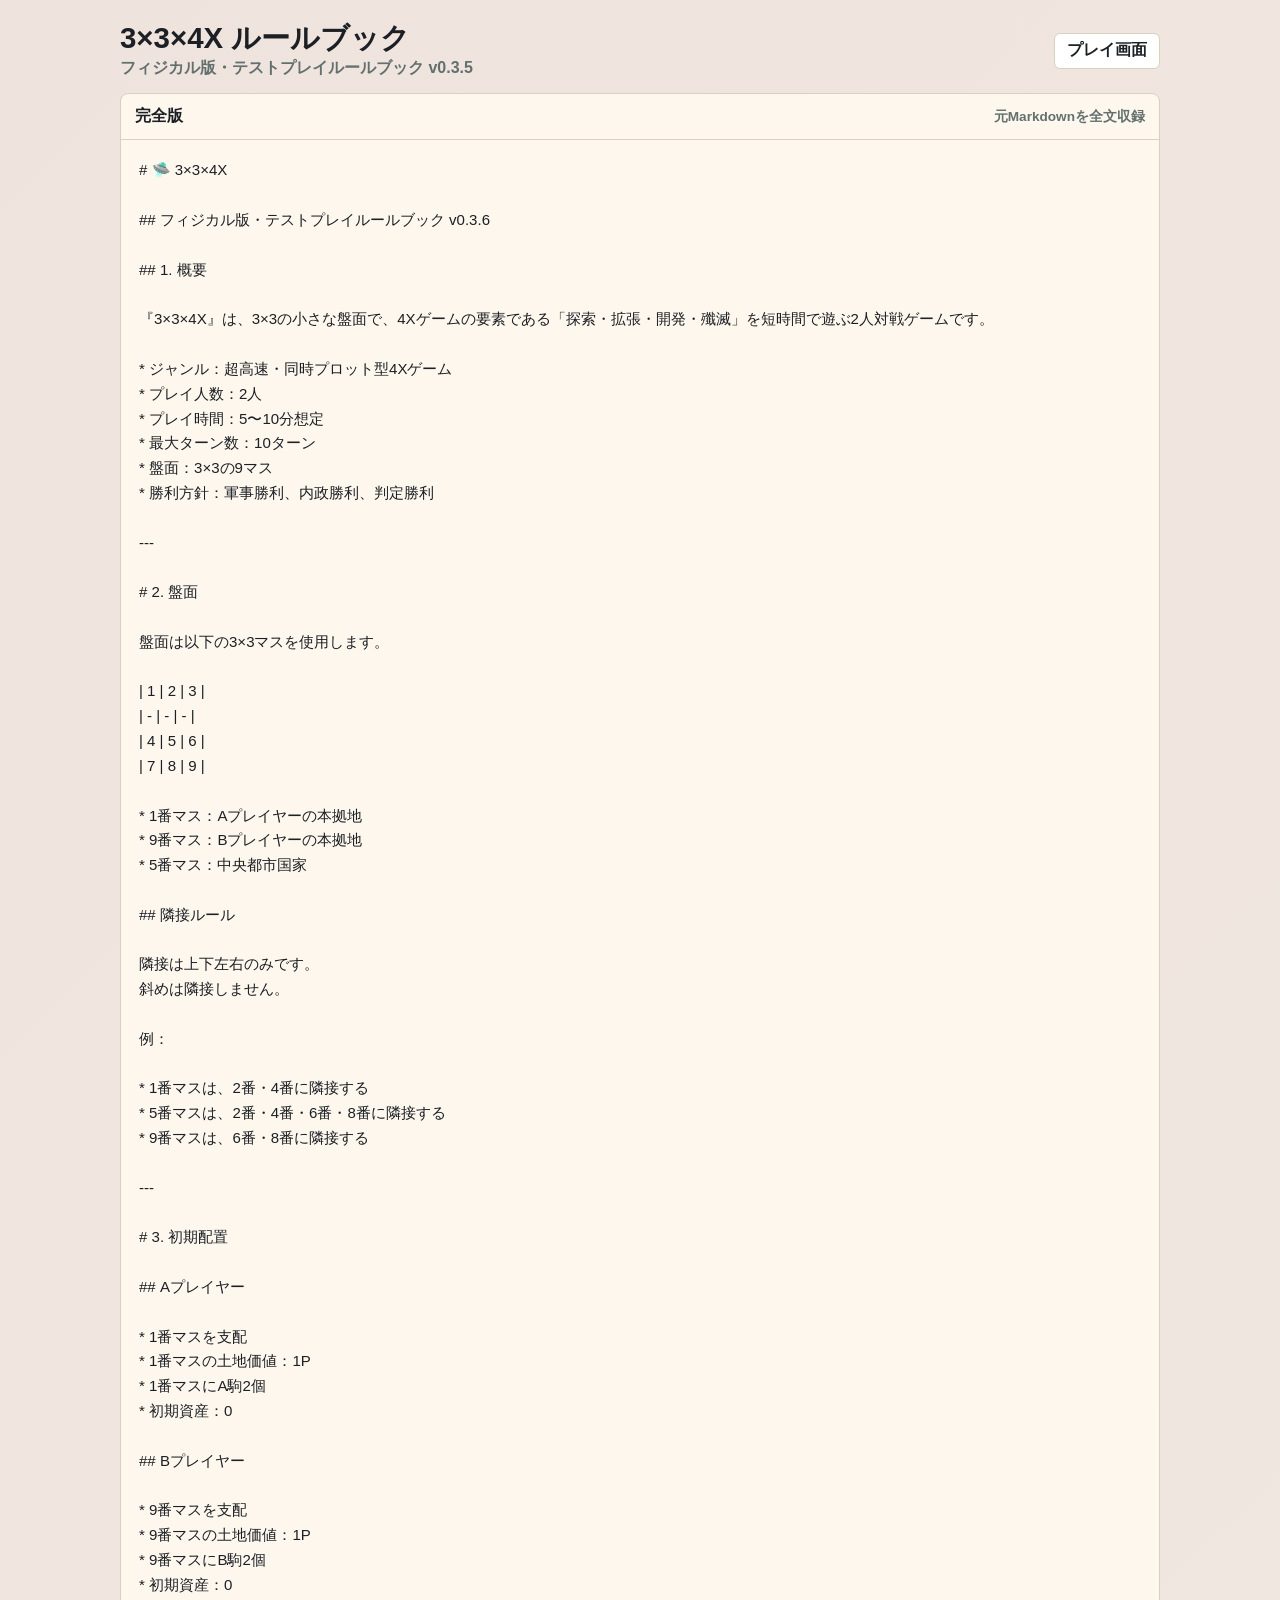
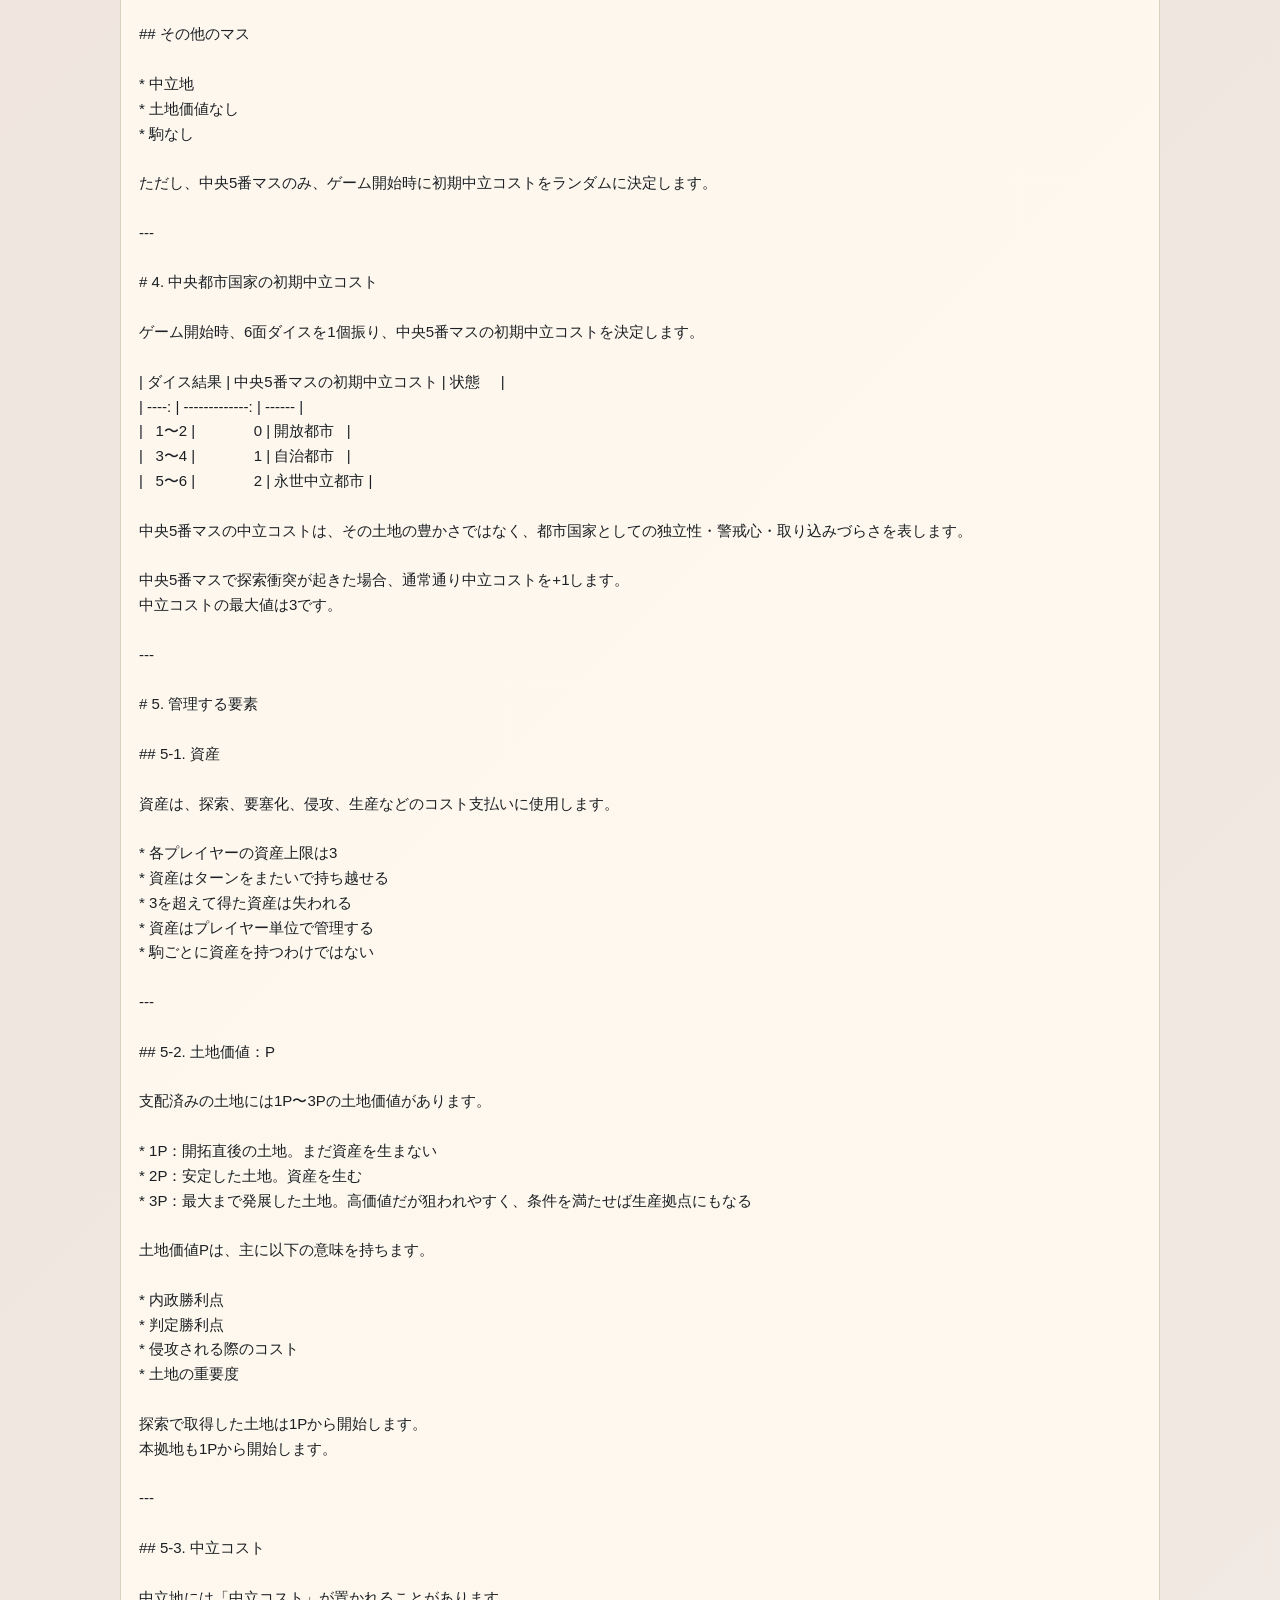
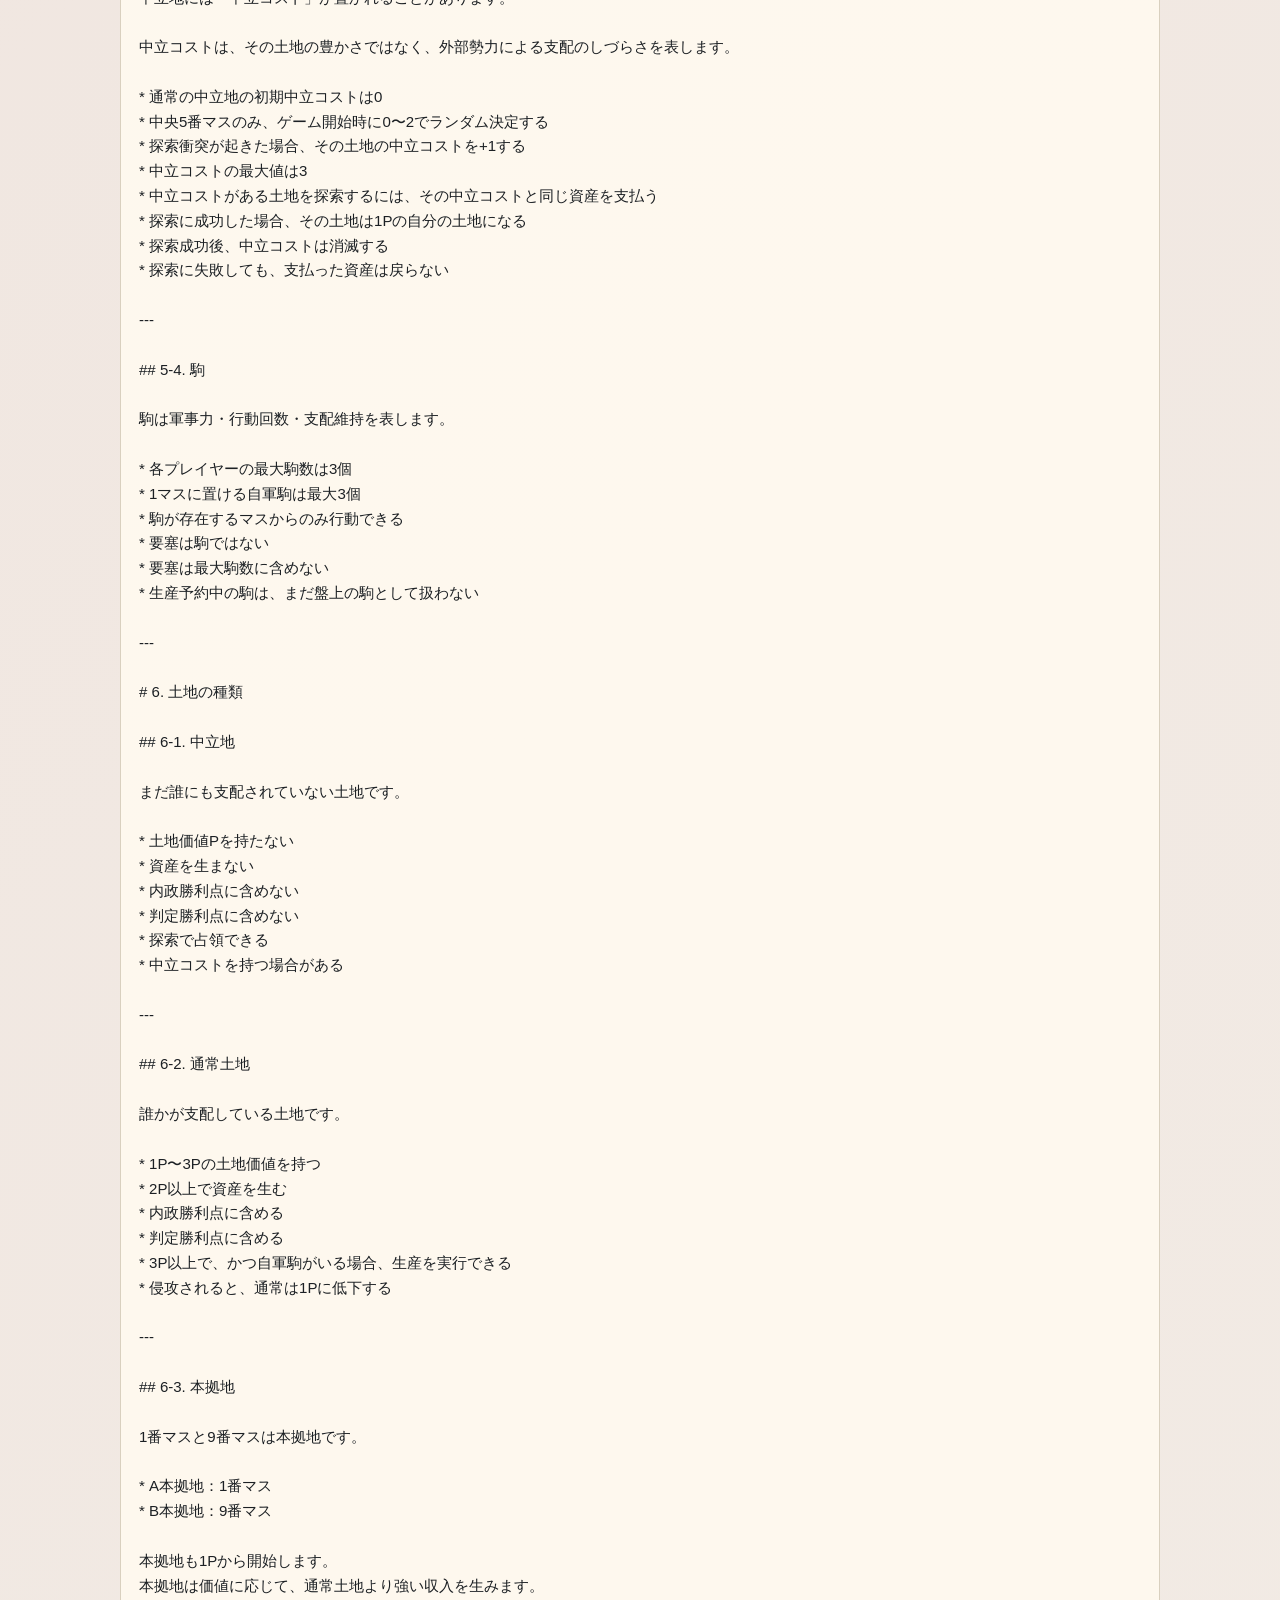
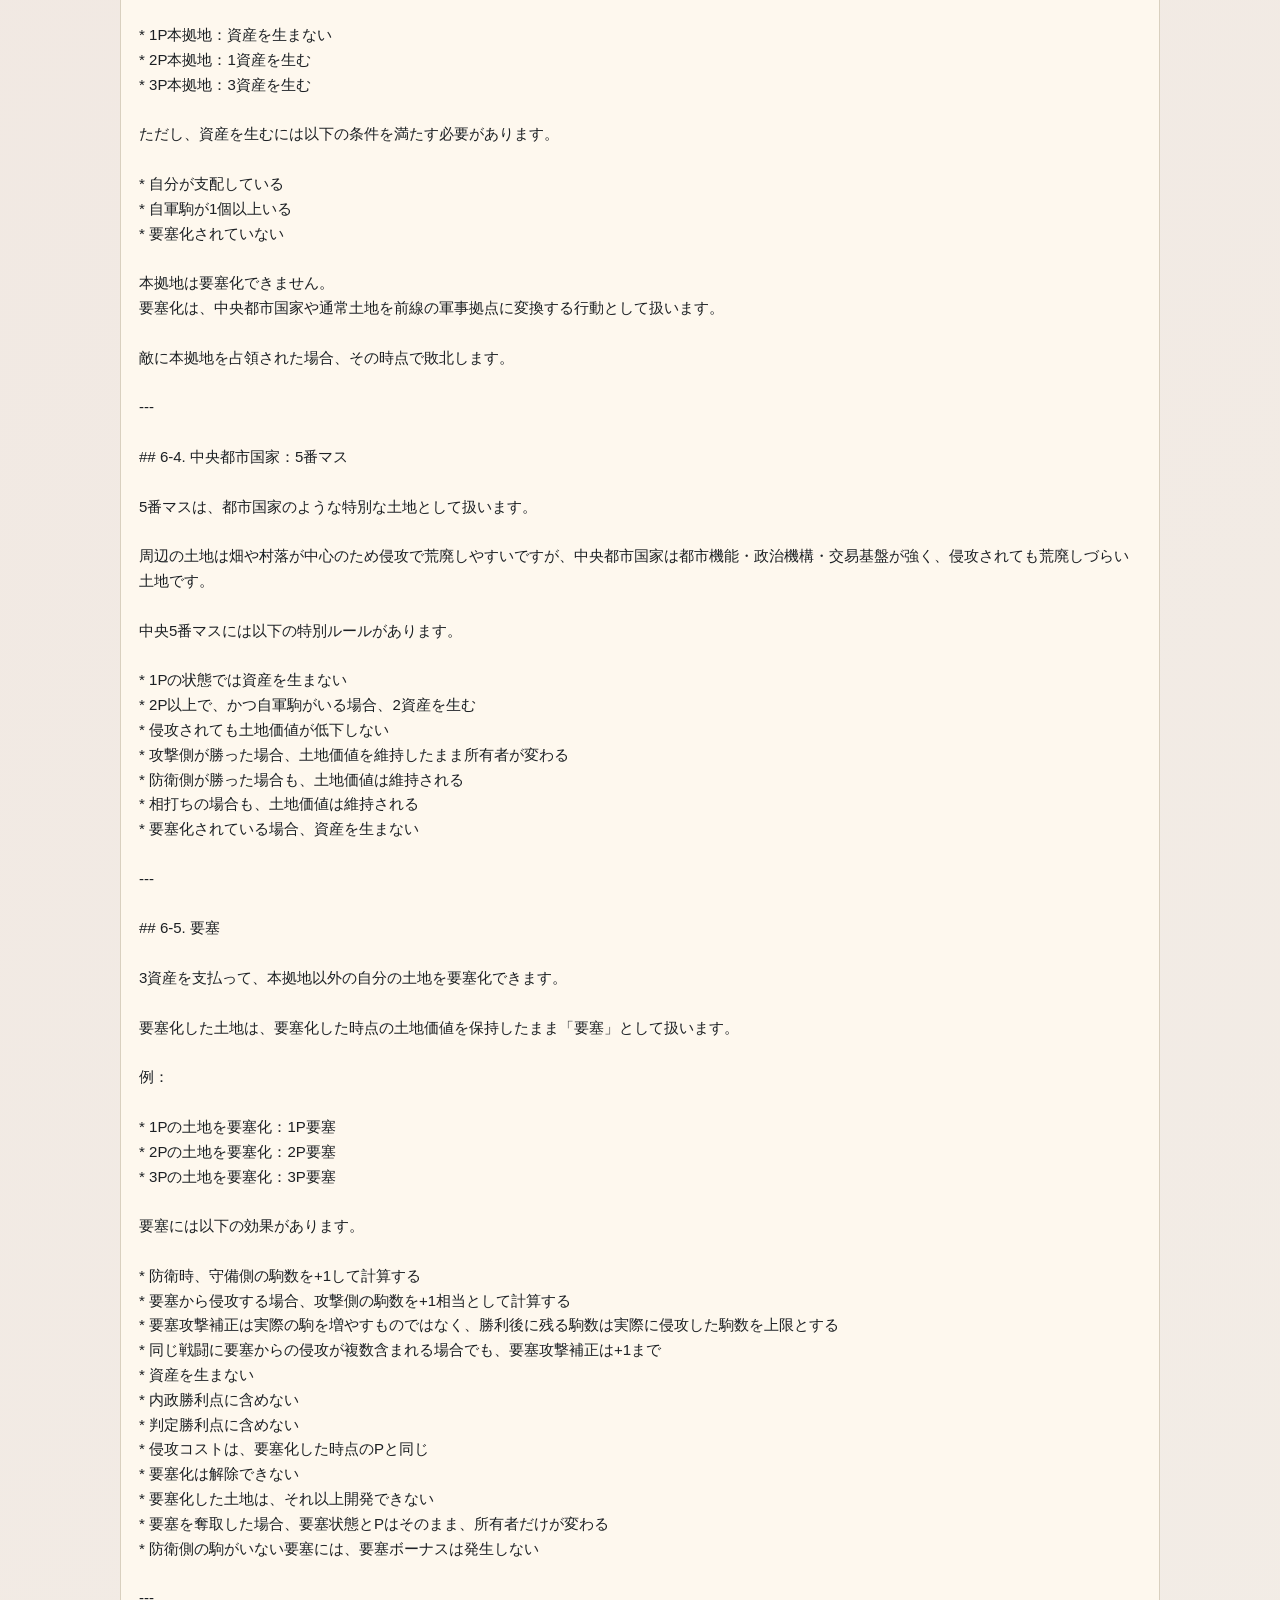
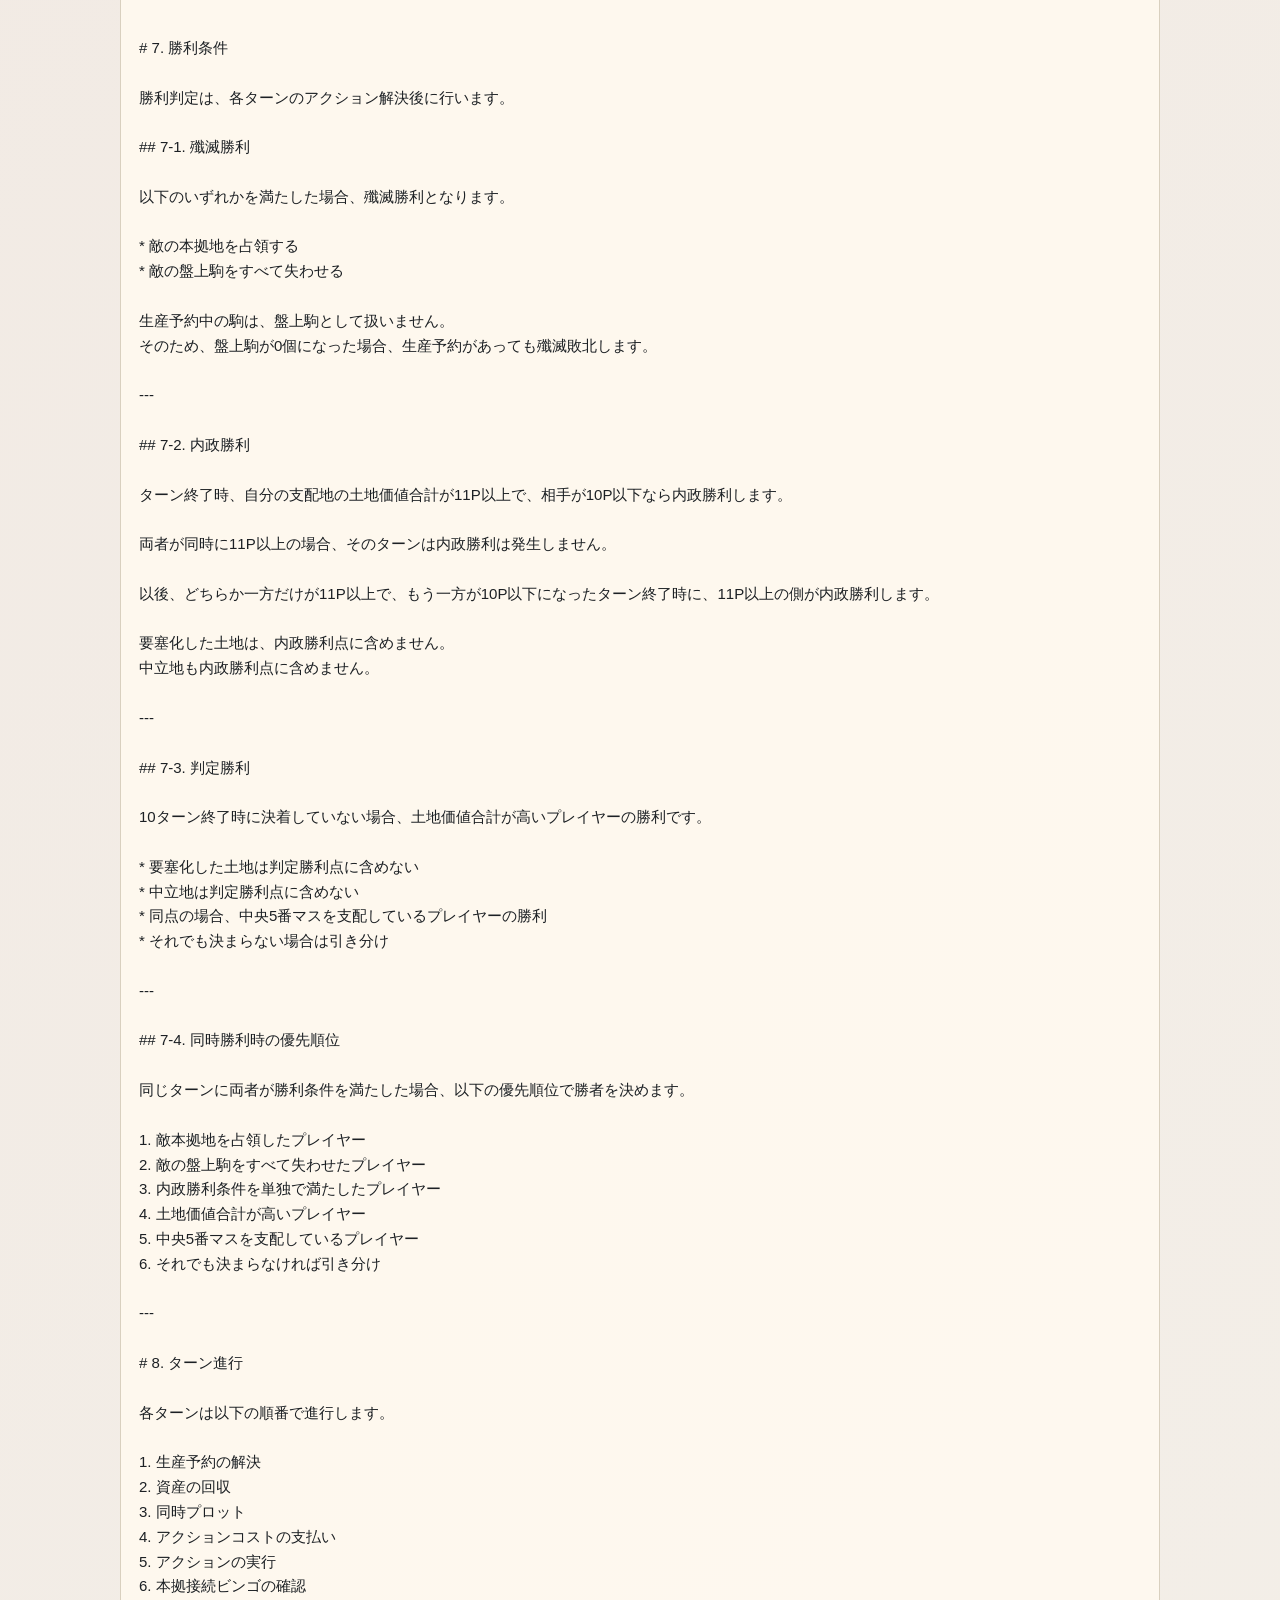
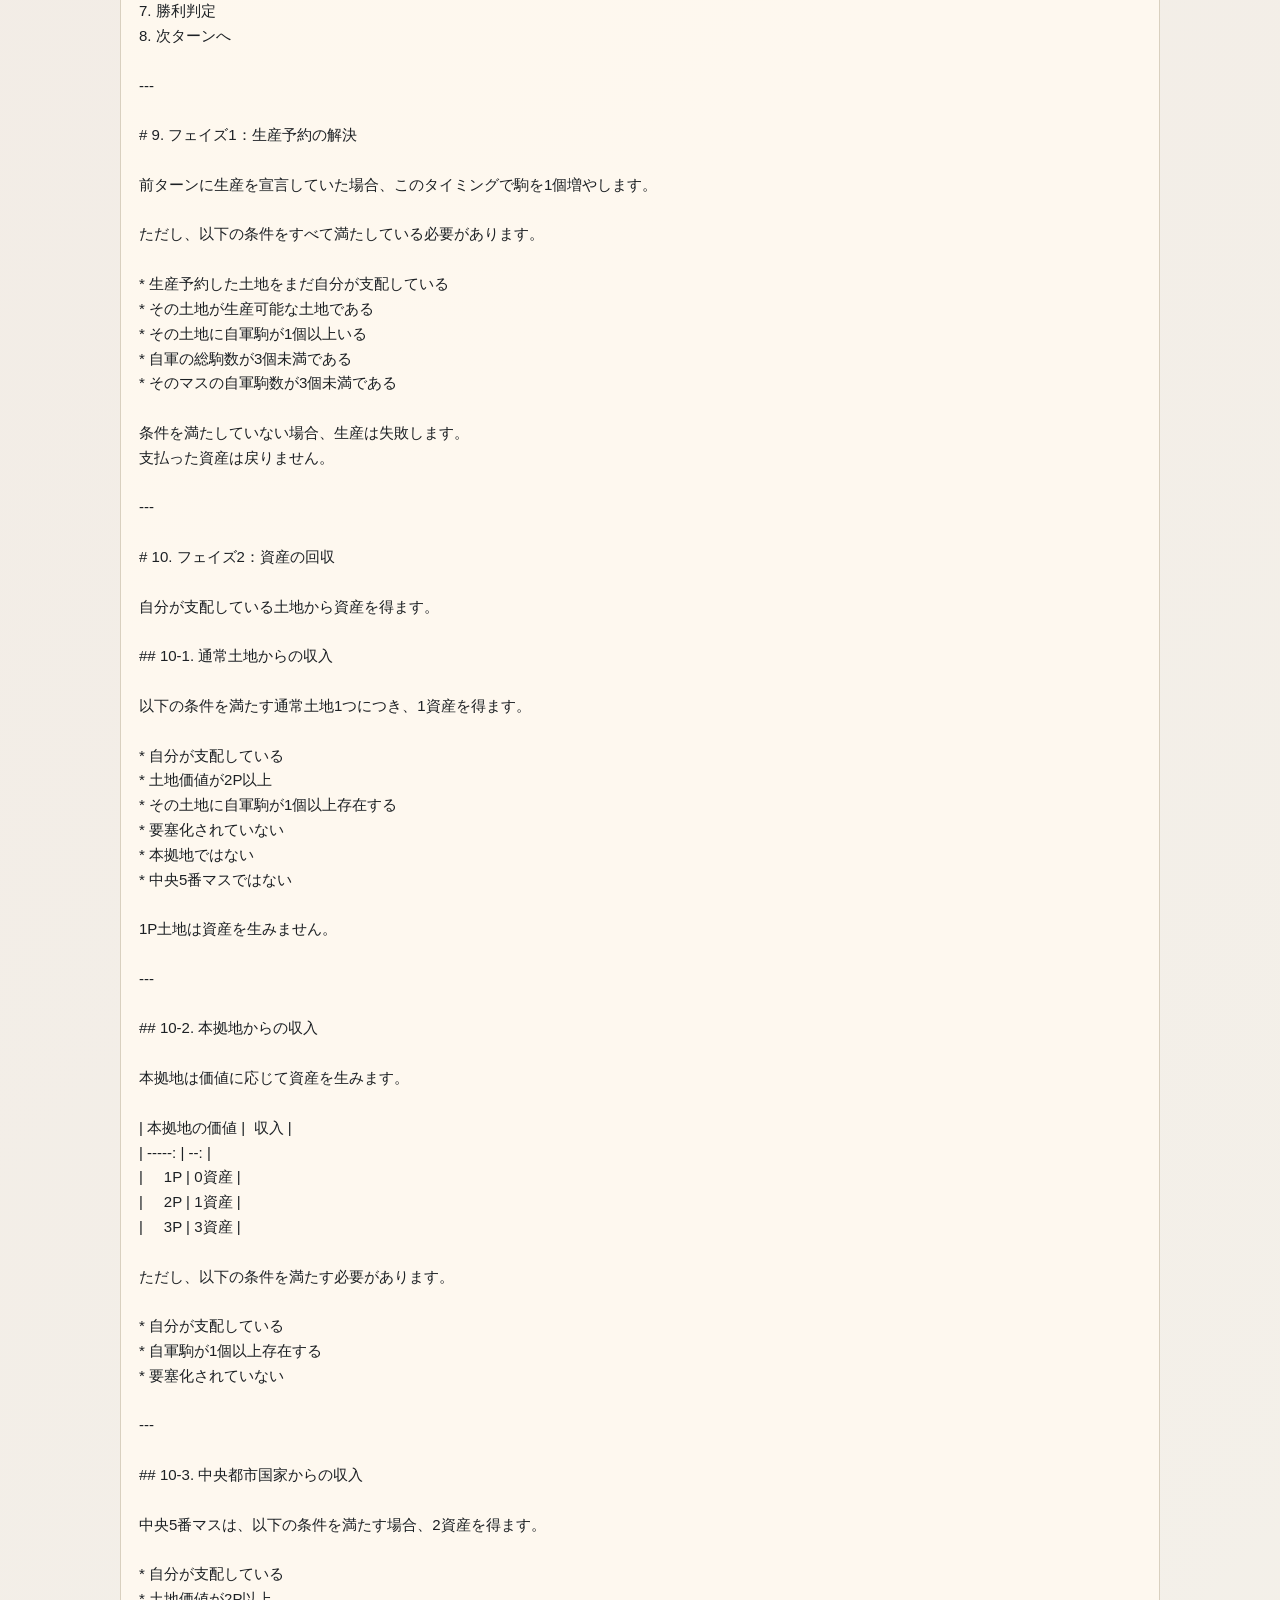
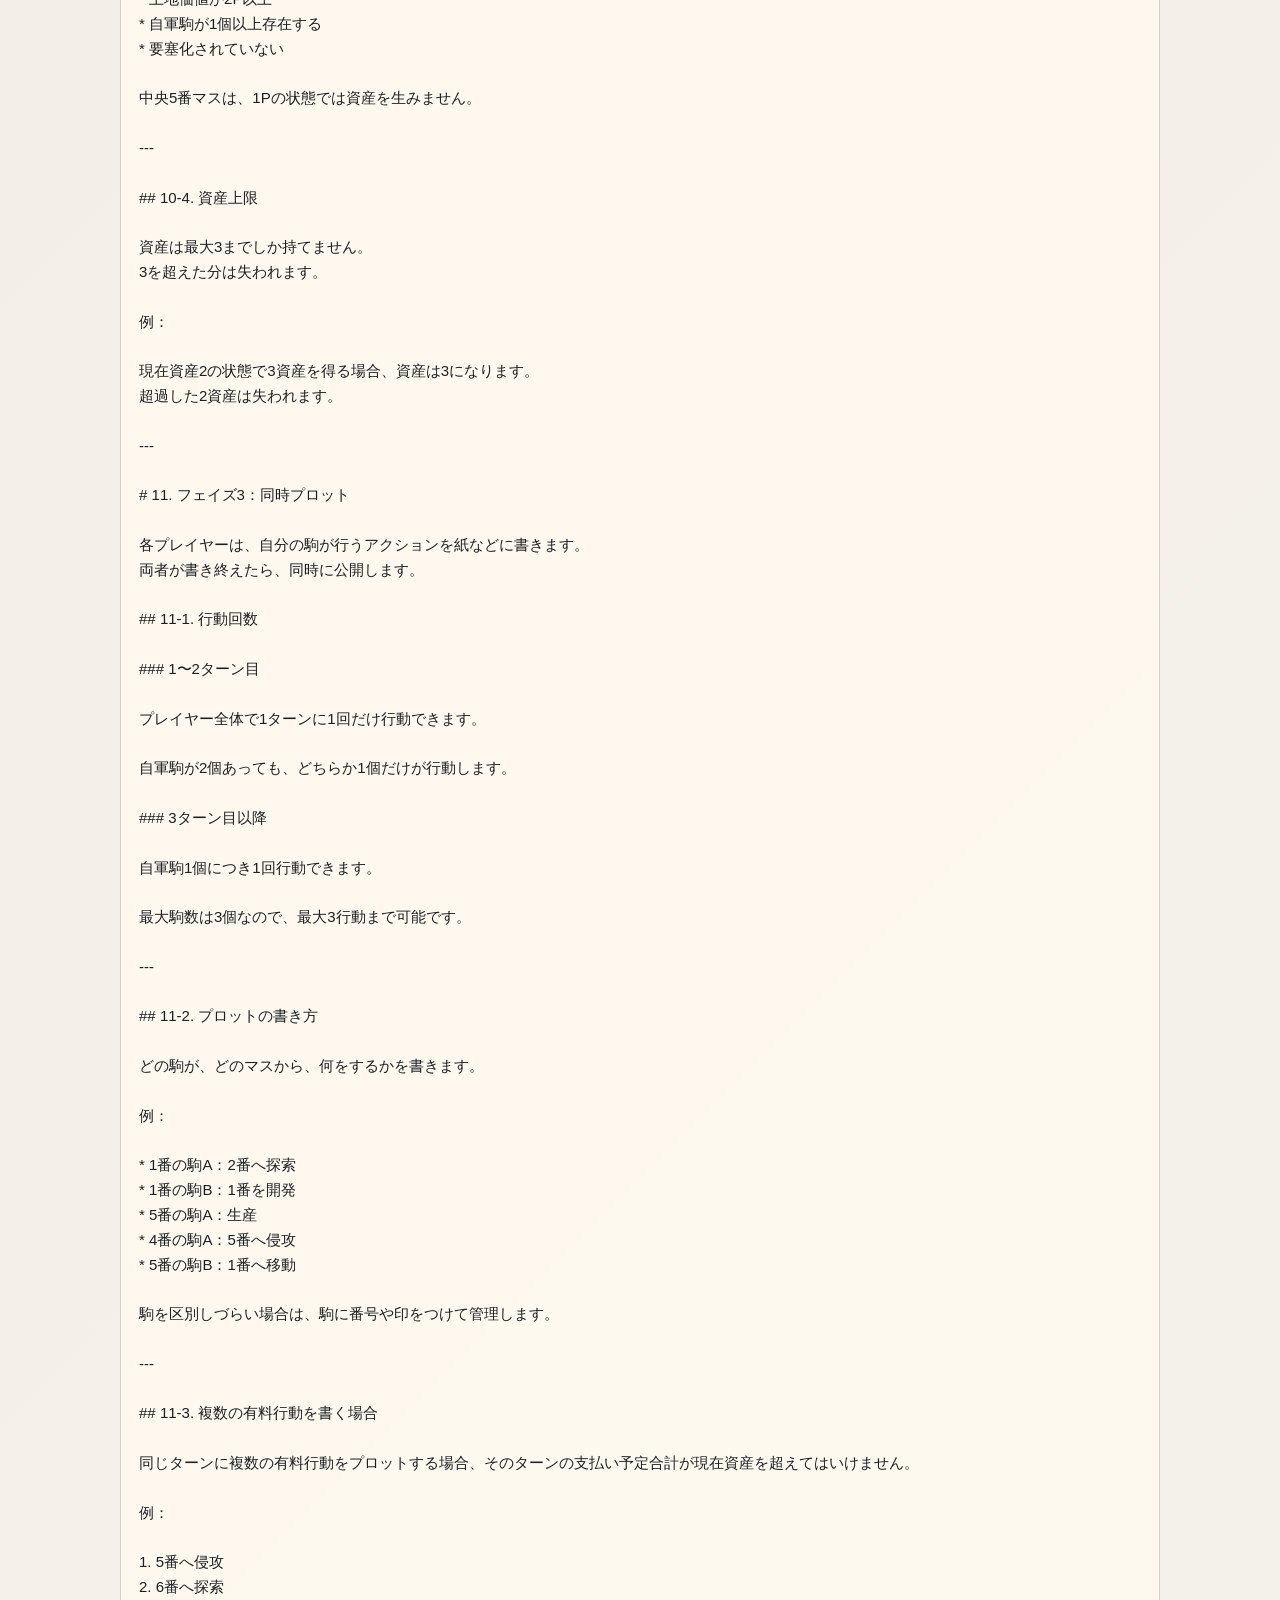
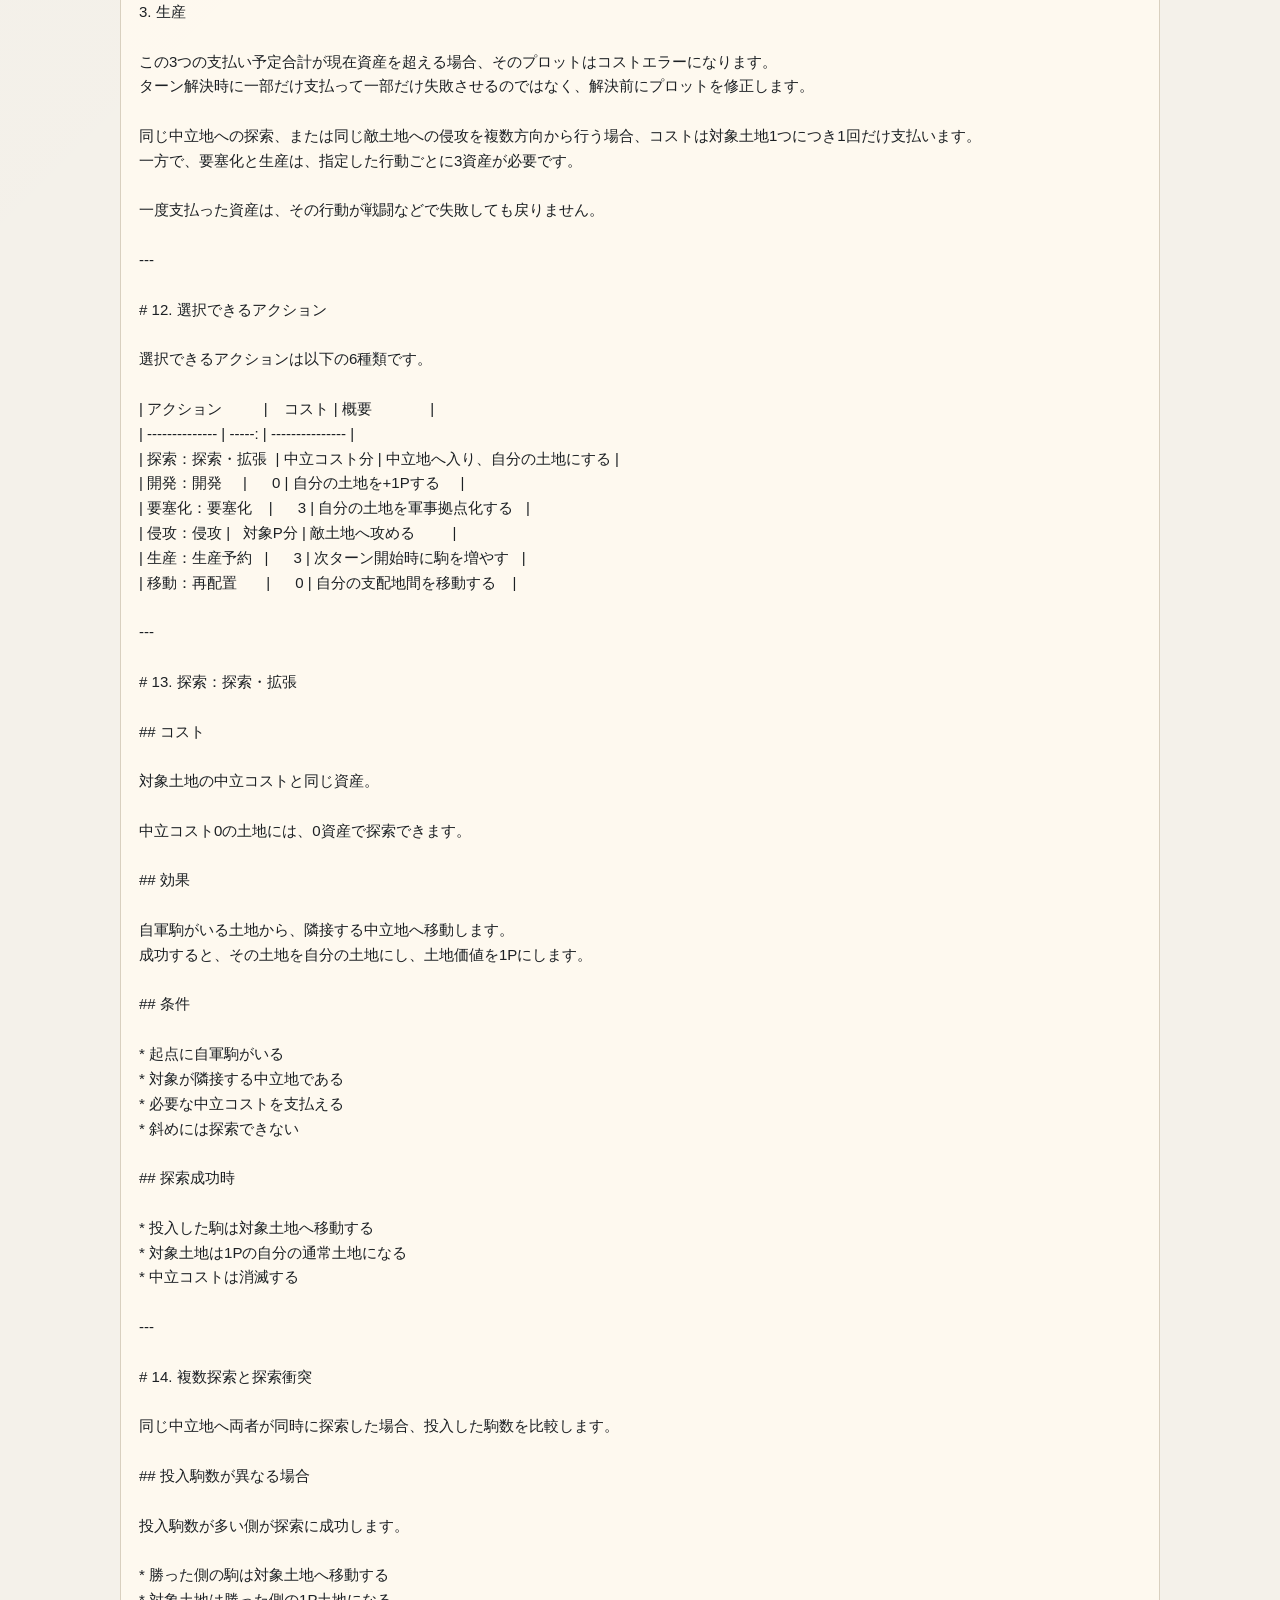
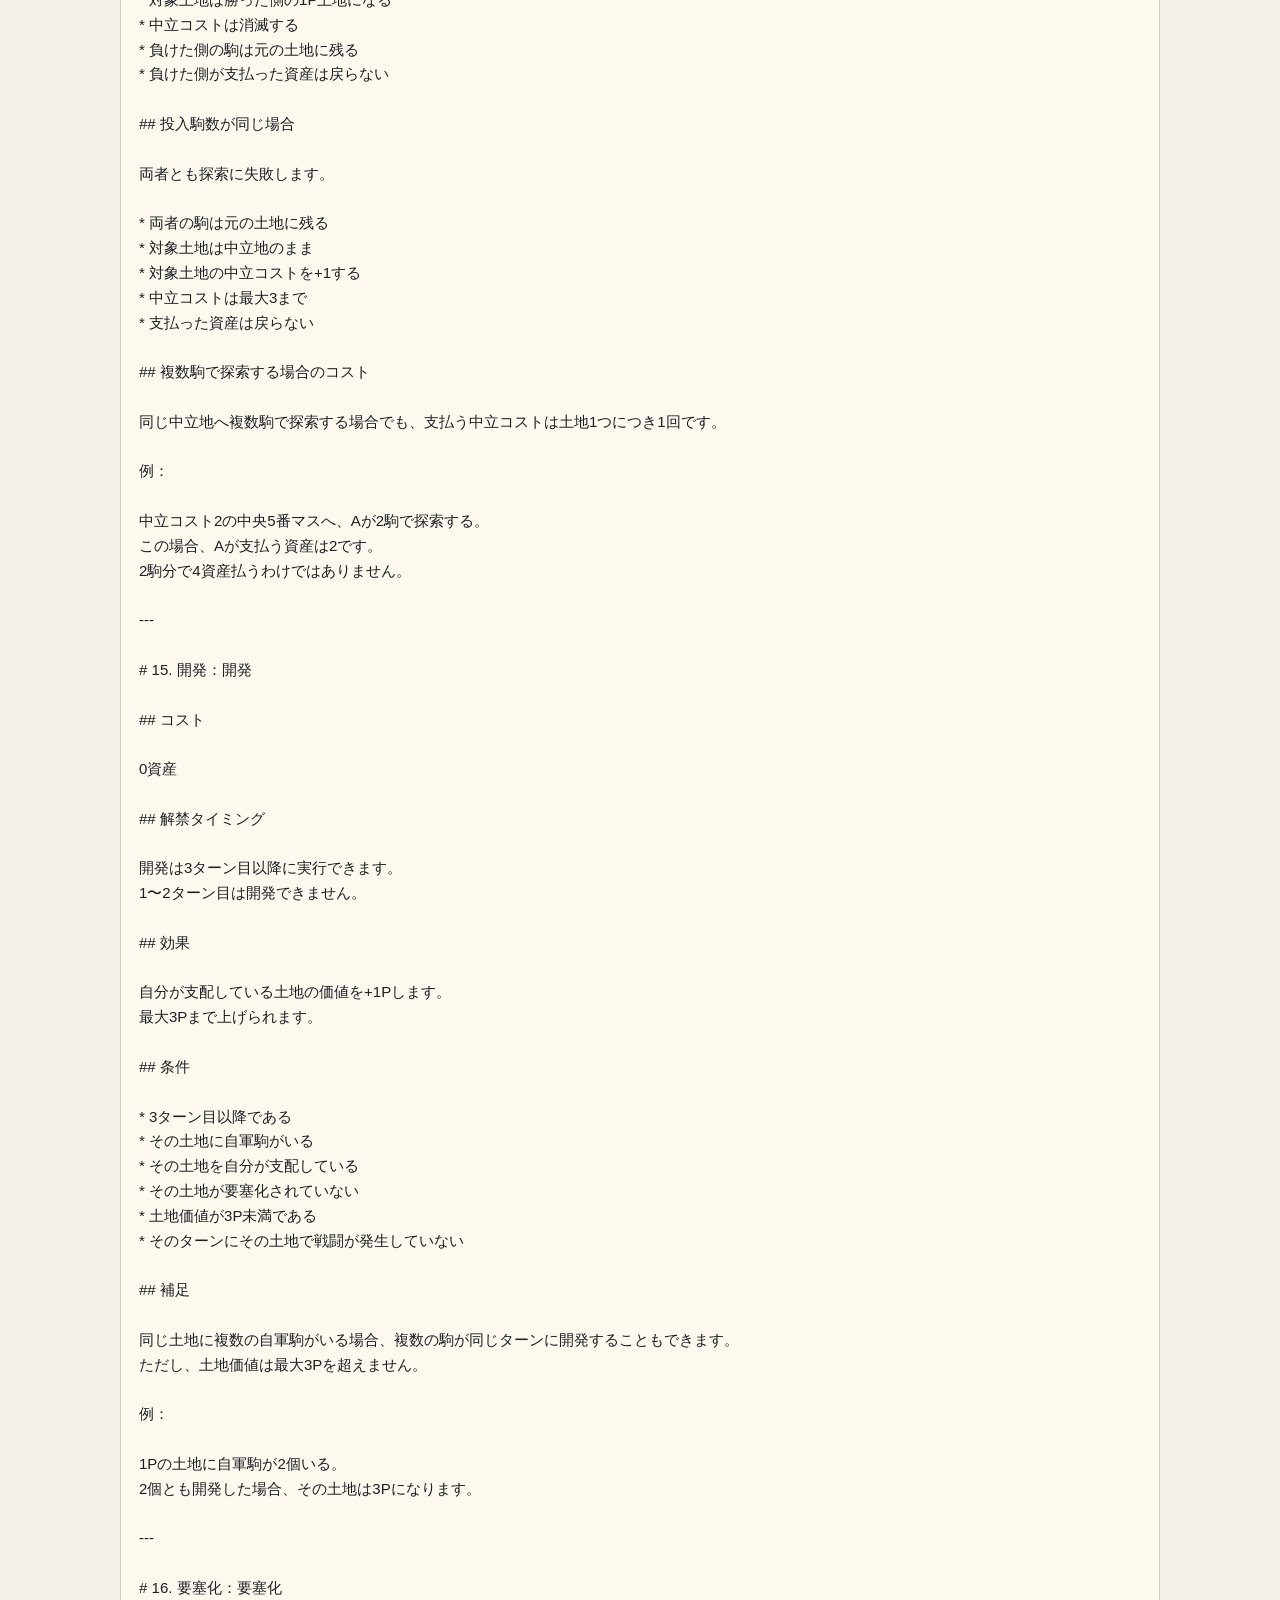
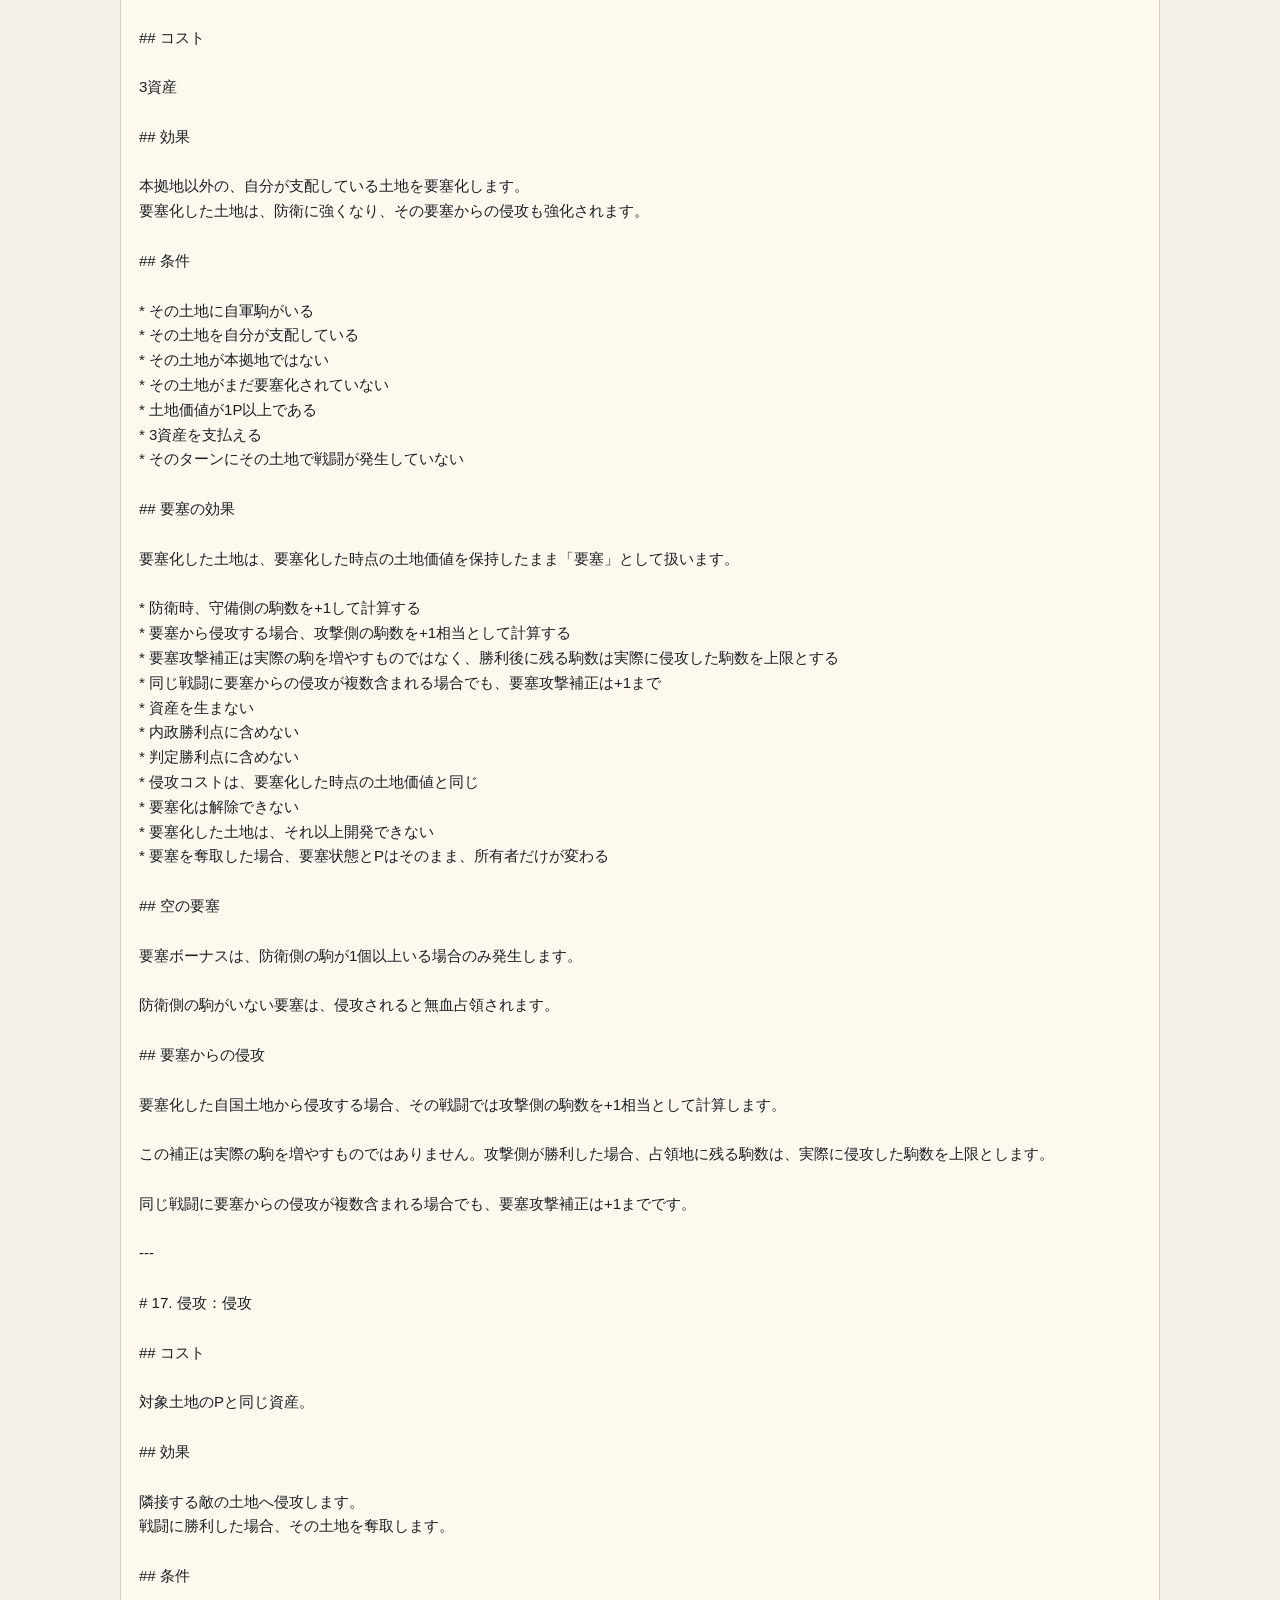
==== commit bcad7279: "CPUアルゴリズム追加、グラフィック強化、ルールの改善（より前のめりになるように）" ====
--- a/3x3x4x-rulebook.html
+++ b/3x3x4x-rulebook.html
@@ -83,7 +83,7 @@
     <header class="top-bar">
       <div>
         <h1>3×3×4X ルールブック</h1>
-        <p class="subtitle">フィジカル版・テストプレイルールブック v0.3.2</p>
+        <p class="subtitle">フィジカル版・テストプレイルールブック v0.3.5</p>
       </div>
       <a class="button-link" href="index.html">プレイ画面</a>
     </header>
@@ -96,7 +96,7 @@
     </article>
   </main>
   <script>
-    const encodedRulebook = "[base64]/[base64]/44Gn44GZ44CCDQrmlpzjgoHjga/pmqPmjqXjgZfjgb7jgZvjgpPjgIINCg0K5L6L77yaDQoNCiogMeeVquODnuOCueOBr+OAgTLnlarjg7s055Wq44Gr6Zqj5o6l44GZ44KLDQoqIDXnlarjg57jgrnjga/jgIEy55Wq44O7NOeVquODuzbnlarjg7s455Wq44Gr6Zqj5o6l44GZ44KLDQoqIDnnlarjg57jgrnjga/jgIE255Wq44O7OOeVquOBq+mao+aOpeOBmeOCiw0KDQotLS0NCg0KIyAzLiDliJ3mnJ/phY3nva4NCg0KIyMgQeODl+ODrOOCpOODpOODvA0KDQoqIDHnlarjg57jgrnjgpLmlK/phY0NCiogMeeVquODnuOCueOBruWcn+WcsOS+oeWApO+8mjFQDQoqIDHnlarjg57jgrnjgatB6aeSMuWAiw0KKiDliJ3mnJ/os4fnlKPvvJowDQoNCiMjIELjg5fjg6zjgqTjg6Tjg7wNCg0KKiA555Wq44Oe44K544KS5pSv6YWNDQoqIDnnlarjg57jgrnjga7lnJ/lnLDkvqHlgKTvvJoxUA0KKiA555Wq44Oe44K544GrQumnkjLlgIsNCiog5Yid5pyf6LOH55Sj77yaMA0KDQojIyDjgZ3jga7ku5bjga7jg57jgrkNCg0KKiDkuK3nq4vlnLANCiog5Zyf5Zyw5L6h5YCk44Gq44GXDQoqIOmnkuOBquOBlw0KDQrjgZ/jgaDjgZfjgIHkuK3lpK4155Wq44Oe44K544Gu44G/[base64]/[base64]/[base64]/44O844Oz44KS44G+44Gf44GE44Gn5oyB44Gh6LaK44Gb44KLDQoqIDPjgpLotoXjgYjjgablvpfjgZ/os4fnlKPjga/lpLHjgo/jgozjgosNCiog6LOH55Sj44Gv44OX44Os44Kk44Ok44O85Y2Y5L2N44Gn566h55CG44GZ44KLDQoqIOmnkuOBlOOBqOOBq+izh+eUo+OCkuaMgeOBpOOCj+OBkeOBp+OBr+OBquOBhA0KDQotLS0NCg0KIyMgNS0yLiDlnJ/lnLDkvqHlgKTvvJpQDQoNCuaUr+mFjea4iOOBv+OBruWcn+WcsOOBq+OBrzFQ44CcM1Djga7lnJ/[base64]/lnLDkvqHlgKRQ44Gv44CB5Li744Gr5Lul5LiL44Gu5oSP5ZGz44KS5oyB44Gh44G+44GZ44CCDQoNCiog5YaF5pS/[base64]/miZXjgaPjgZ/os4fnlKPjga/[base64]/6KGM5YuV44Gn44GN44KLDQoqIOimgeWhnuOBr+mnkuOBp+OBr+OBquOBhA0KKiDopoHloZ7jga/[base64]/phY3jgZXjgozjgabjgYTjgarjgYTlnJ/lnLDjgafjgZnjgIINCg0KKiDlnJ/lnLDkvqHlgKRQ44KS5oyB44Gf44Gq44GEDQoqIOizh+eUo+OCkueUn+OBvuOBquOBhA0KKiDlhoXmlL/[base64]/lnLDkvqHlgKTjgpLmjIHjgaQNCiogMlDku6XkuIrjgafos4fnlKPjgpLnlJ/jgoANCiog5YaF5pS/[base64]/[base64]/44G+44GZ44CCDQoNCiogMVDmnKzmi6DlnLDvvJros4fnlKPjgpLnlJ/jgb7jgarjgYQNCiogMlDmnKzmi6DlnLDvvJox6LOH55Sj44KS55Sf44KADQoqIDNQ5pys5oug5Zyw77yaM+izh+eUo+OCkueUn+OCgA0KDQrjgZ/jgaDjgZfjgIHos4fnlKPjgpLnlJ/jgoDjgavjga/ku6XkuIvjga7mnaHku7bjgpLmuoDjgZ/jgZnlv4XopoHjgYzjgYLjgorjgb7jgZnjgIINCg0KKiDoh6rliIbjgYzmlK/[base64]/lnLDjga/nlZHjgoTmnZHokL3jgYzkuK3lv4Pjga7jgZ/jgoHkvrXmlLvjgafojZLlu4PjgZfjgoTjgZnjgYTjgafjgZnjgYzjgIHkuK3lpK7pg73luILlm73lrrbjga/pg73luILmqZ/og73jg7vmlL/msrvmqZ/mp4vjg7vkuqTmmJPln7rnm6TjgYzlvLfjgY/jgIHkvrXmlLvjgZXjgozjgabjgoLojZLlu4PjgZfjgaXjgonjgYTlnJ/[base64]/[base64]/lnLDkvqHlgKTjga/ntq3mjIHjgZXjgozjgosNCiog6KaB5aGe5YyW44GV44KM44Gm44GE44KL5aC05ZCI44CB6LOH55Sj44KS55Sf44G+44Gq44GEDQoNCi0tLQ0KDQojIyA2LTUuIOimgeWhng0KDQropoHloZ7ljJbjgavjgojjgorjgIHoh6rliIbjga7lnJ/[base64]/[base64]/[base64]/[base64]/[base64]/jgZvjgosNCg0K55Sf55Sj5LqI57SE5Lit44Gu6aeS44Gv44CB55uk5LiK6aeS44Go44GX44Gm5omx44GE44G+44Gb44KT44CCDQrjgZ3jga7jgZ/jgoHjgIHnm6TkuIrpp5LjgYww5YCL44Gr44Gq44Gj44Gf5aC05ZCI44CB55Sf55Sj5LqI57SE44GM44GC44Gj44Gm44KC5q6y5ruF5pWX5YyX44GX44G+44GZ44CCDQoNCi0tLQ0KDQojIyA3LTIuIOWGheaUv+WLneWIqQ0KDQrjgr/jg7zjg7PntYLkuobmmYLjgIHoh6rliIbjga7mlK/phY3lnLDjga7lnJ/lnLDkvqHlgKTlkIjoqIjjgYwxMVDku6XkuIrjgafjgIHnm7jmiYvjgYwxMFDku6XkuIvjgarjgonlhoXmlL/li53liKnjgZfjgb7jgZnjgIINCg0K5Lih6ICF44GM5ZCM5pmC44GrMTFQ5Lul5LiK44Gu5aC05ZCI44CB44Gd44Gu44K/44O844Oz44Gv5YaF5pS/[base64]/lnJ/lnLDjga/jgIHlhoXmlL/li53liKnngrnjgavlkKvjgoHjgb7jgZvjgpPjgIINCuS4reeri+WcsOOCguWGheaUv+WLneWIqeeCueOBq+WQq+OCgeOBvuOBm+OCk+OAgg0KDQotLS0NCg0KIyMgNy0zLiDliKTlrprli53liKkNCg0KMTDjgr/jg7zjg7PntYLkuobmmYLjgavmsbrnnYDjgZfjgabjgYTjgarjgYTloLTlkIjjgIHlnJ/lnLDkvqHlgKTlkIjoqIjjgYzpq5jjgYTjg5fjg6zjgqTjg6Tjg7zjga7li53liKnjgafjgZnjgIINCg0KKiDopoHloZ7ljJbjgZfjgZ/lnJ/lnLDjga/liKTlrprli53liKnngrnjgavlkKvjgoHjgarjgYQNCiog5Lit56uL5Zyw44Gv5Yik5a6a5Yud5Yip54K544Gr5ZCr44KB44Gq44GEDQoqIOWQjOeCueOBruWgtOWQiOOAgeS4reWkrjXnlarjg57jgrnjgpLmlK/[base64]/jg7zjg7PjgavkuKHogIXjgYzli53liKnmnaHku7bjgpLmuoDjgZ/jgZfjgZ/loLTlkIjjgIHku6XkuIvjga7lhKrlhYjpoIbkvY3jgafli53ogIXjgpLmsbrjgoHjgb7jgZnjgIINCg0KMS4g5pW15pys5oug5Zyw44KS5Y2g6aCY44GX44Gf44OX44Os44Kk44Ok44O8DQoyLiDmlbXjga7nm6TkuIrpp5LjgpLjgZnjgbnjgablpLHjgo/jgZvjgZ/[base64]/44O844Oz6YCy6KGMDQoNCuWQhOOCv+ODvOODs+OBr+S7peS4i+OBrumghueVquOBp+mAsuihjOOBl+OBvuOBmeOAgg0KDQoxLiDnlJ/nlKPkuojntITjga7op6PmsboNCjIuIOizh+eUo+OBruWbnuWPjg0KMy4g5ZCM5pmC44OX44Ot44OD44OIDQo0LiDjgqLjgq/jgrfjg6fjg7PjgrPjgrnjg4jjga7mlK/[base64]/lnLDjgYvjgonjga7lj47lhaUNCg0K5Lul5LiL44Gu5p2h5Lu244KS5rqA44Gf44GZ6YCa5bi45Zyf5ZywMeOBpOOBq+OBpOOBjeOAgTHos4fnlKPjgpLlvpfjgb7jgZnjgIINCg0KKiDoh6rliIbjgYzmlK/[base64]/jgarjgYQNCg0KMVDlnJ/lnLDjga/os4fnlKPjgpLnlJ/jgb/jgb7jgZvjgpPjgIINCg0KLS0tDQoNCiMjIDEwLTIuIOacrOaLoOWcsOOBi+OCieOBruWPjuWFpQ0KDQrmnKzmi6DlnLDjga/kvqHlgKTjgavlv5zjgZjjgabos4fnlKPjgpLnlJ/jgb/[base64]/[base64]/[base64]/[base64]/jg7zjg7Pnm67ku6XpmY0NCg0K6Ieq6LuN6aeSMeWAi+OBq+OBpOOBjTHlm57ooYzli5XjgafjgY3jgb7jgZnjgIINCg0K5pyA5aSn6aeS5pWw44GvM+WAi+OBquOBruOBp+OAgeacgOWkpzPooYzli5Xjgb7jgaflj6/[base64]/miZXjgaPjgZ/os4fnlKPjga/jgIHjgZ3jga7ooYzli5XjgYzlpLHmlZfjgZfjgabjgoLmiLvjgorjgb7jgZvjgpPjgIINCg0KLS0tDQoNCiMgMTIuIOmBuOaKnuOBp+OBjeOCi+OCouOCr+OCt+ODp+ODsw0KDQrpgbjmip7jgafjgY3jgovjgqLjgq/jgrfjg6fjg7Pjga/[base64]/[base64]/[base64]/jgZnjgovjgajjgIHjgZ3jga7lnJ/lnLDjgpLoh6rliIbjga7lnJ/lnLDjgavjgZfjgIHlnJ/lnLDkvqHlgKTjgpIxUOOBq+OBl+OBvuOBmeOAgg0KDQojIyDmnaHku7YNCg0KKiDotbfngrnjgavoh6rou43pp5LjgYzjgYTjgosNCiog5a++6LGh44GM6Zqj5o6l44GZ44KL5Lit56uL5Zyw44Gn44GC44KLDQoqIOW/heimgeOBquS4reeri+OCs+OCueODiOOCkuaUr+aJleOBiOOCiw0KKiDmlpzjgoHjgavjga/[base64]/lgbTjga7pp5Ljga/lhYPjga7lnJ/[base64]/lhYPjga7lnJ/[base64]/miZXjgYbkuK3nq4vjgrPjgrnjg4jjga/lnJ/[base64]/lnLDjgYzopoHloZ7ljJbjgZXjgozjgabjgYTjgarjgYQNCiog5Zyf5Zyw5L6h5YCk44GMM1DmnKrmuoDjgafjgYLjgosNCiog44Gd44Gu44K/44O844Oz44Gr44Gd44Gu5Zyf5Zyw44Gn5oim6ZeY44GM55m655Sf44GX44Gm44GE44Gq44GEDQoNCiMjIOijnOi2sw0KDQrlkIzjgZjlnJ/lnLDjgavopIfmlbDjga7oh6rou43pp5LjgYzjgYTjgovloLTlkIjjgIHopIfmlbDjga7pp5LjgYzlkIzjgZjjgr/[base64]/loLTlkIjjgIHjgZ3jga7lnJ/lnLDjga8zUOOBq+OBquOCiuOBvuOBmeOAgg0KDQotLS0NCg0KIyAxNi4g6KaB5aGe5YyW77ya6KaB5aGe5YyWDQoNCiMjIOOCs+OCueODiA0KDQow6LOH55SjDQoNCiMjIOWKueaenA0KDQroh6rliIbjgYzmlK/phY3jgZfjgabjgYTjgovlnJ/lnLDjgpLopoHloZ7ljJbjgZfjgb7jgZnjgIINCuimgeWhnuWMluOBl+OBn+Wcn+WcsOOBr+OAgemYsuihm+OBq+W8t+OBj+OBquOCiuOBvuOBmeOAgg0KDQojIyDmnaHku7YNCg0KKiDjgZ3jga7lnJ/lnLDjgavoh6rou43pp5LjgYzjgYTjgosNCiog44Gd44Gu5Zyf5Zyw44KS6Ieq5YiG44GM5pSv6YWN44GX44Gm44GE44KLDQoqIOOBneOBruWcn+WcsOOBjOOBvuOBoOimgeWhnuWMluOBleOCjOOBpuOBhOOBquOBhA0KKiDlnJ/lnLDkvqHlgKTjgYwxUOS7peS4iuOBp+OBguOCiw0KKiDjgZ3jga7jgr/jg7zjg7PjgavjgZ3jga7lnJ/lnLDjgafmiKbpl5jjgYznmbrnlJ/jgZfjgabjgYTjgarjgYQNCg0KIyMg6KaB5aGe44Gu5Yq55p6cDQoNCuimgeWhnuWMluOBl+OBn+Wcn+WcsOOBr+OAgeimgeWhnuWMluOBl+OBn+aZgueCueOBruWcn+WcsOS+oeWApOOCkuS/neaMgeOBl+OBn+OBvuOBvuOAjOimgeWhnuOAjeOBqOOBl+OBpuaJseOBhOOBvuOBmeOAgg0KDQoqIOmYsuihm+aZguOAgeWuiOWCmeWBtOOBrumnkuaVsOOCkisx44GX44Gm6KiI566X44GZ44KLDQoqIOizh+eUo+OCkueUn+OBvuOBquOBhA0KKiDlhoXmlL/li53liKnngrnjgavlkKvjgoHjgarjgYQNCiog5Yik5a6a5Yud5Yip54K544Gr5ZCr44KB44Gq44GEDQoqIOS+teaUu+OCs+OCueODiOOBr+OAgeimgeWhnuWMluOBl+OBn+aZgueCueOBruWcn+WcsOS+oeWApOOBqOWQjOOBmA0KKiDopoHloZ7ljJbjga/op6PpmaTjgafjgY3jgarjgYQNCiog6KaB5aGe5YyW44GX44Gf5Zyf5Zyw44Gv44CB44Gd44KM5Lul5LiK6ZaL55m644Gn44GN44Gq44GEDQoqIOimgeWhnuOCkuWlquWPluOBl+OBn+WgtOWQiOOAgeimgeWhnueKtuaFi+OBqFDjga/jgZ3jga7jgb7jgb7jgIHmiYDmnInogIXjgaDjgZHjgYzlpInjgo/jgosNCg0KIyMg56m644Gu6KaB5aGeDQoNCuimgeWhnuODnOODvOODiuOCueOBr+OAgemYsuihm+WBtOOBrumnkuOBjDHlgIvku6XkuIrjgYTjgovloLTlkIjjga7jgb/nmbrnlJ/[base64]/[base64]/[base64]/jgIHlr77osaHlnJ/lnLDjga5Q5YiG44KSMeWbnuOBoOOBkeaUr+aJleOBhg0KKiDmiKbpl5jjgafjga/jgIHkvrXmlLvjgZfjgZ/[base64]/[base64]/lvozjgIHopoHloZ7jg5zjg7zjg4rjgrkrMeOCkuWKoOOBiOOCiw0KKiDmlLvmkoPlgbTjga7pp5LmlbDjga/jgIHljIXlm7LmlLvmkoPjgavlj4LliqDjgZfjgZ/pp5Ljga7lkIjoqIjjgafliKTlrprjgZnjgosNCiog5L615pS744Kz44K544OI44Gv44CB5a++6LGh5Zyf5Zyw44GuUOWIhuOCkjHlm57jgaDjgZHmlK/[base64]/[base64]/lnLDjg7vmnKzmi6DlnLDjgYzkvrXmlLvjgZXjgozjgZ/[base64]/loLTlkIgNCg0KKiDmlLvmkoPlgbTjgYzlnJ/[base64]/lnLDkvqHlgKTjga8xUOOBq+OBquOCiw0KKiDjgZ3jga7lnJ/lnLDjga/nqbrjga7mlK/phY3lnLDjgavjgarjgosNCg0KLS0tDQoNCiMjIDIxLTIuIOS4reWkrjXnlarjg57jgrnjgYzkvrXmlLvjgZXjgozjgZ/[base64]/lnLDkvqHlgKTjga/[base64]/lnLDkvqHlgKTjga/[base64]/lnLDkvqHlgKTjga/[base64]/[base64]/[base64]/pp5LmlbDlkIzlo6vjgpLmr5TjgbnjgosNCiog5aSa44GE5pa544GM5Yud5Yip44GZ44KLDQoqIOWLneOBo+OBn+WBtOOBr+OAgeW3ruWIhuOBrumnkuaVsOOBoOOBkeaui+OBl+OBpuebuOaJi+OBruWHuueZuuWcsOOCkuWlquWPluOBmeOCiw0KKiDosqDjgZHjgZ/lgbTjga7pp5Ljga/lpLHjgo/[base64]/[base64]/ntq3mjIHjgZXjgozjgosNCiog5pWX6ICF5YG044Gu5Ye655m65Zyw44GM6KaB5aGe44Gq44KJ6KaB5aGe54q25oWL44GoUOOBr+e2reaMgeOBleOCjOOCiw0KDQotLS0NCg0KIyAyMy4g44GZ44KM6YGV44GE44O754Sh6KGA5Y2g6aCYDQoNCkHjgYzmlbXlnJ/lnLDjgbjkvrXmlLvjgZfjgIFC44GM44Gd44Gu5Zyf5Zyw44GL44KJ56e75YuV44KE5o6i57Si44Gq44Gp44Gn6YCA6YG/44GX44Gf5aC05ZCI44CB6YCA6YG/44GM5YWI44Gr5oiQ56uL44GX44G+44GZ44CCDQoNCuOBneOBrue1kOaenOOAgemYsuihm+WBtOOBrumnkuOBjOOBhOOBquOBj+OBquOBo+OBn+Wcn+WcsOOCkkHjgYzkvrXmlLvjgZfjgZ/[base64]/jgb7jgb7mlLvmkoPlgbTjga7lnJ/lnLDjgavjgarjgosNCiog5pW15pys5oug5Zyw44KS54Sh6KGA5Y2g6aCY44GX44Gf5aC05ZCI44Gn44KC44CB5Y2g6aCY44GV44KM44Gf5YG044Gv5pWX5YyX44GZ44KLDQoNCi0tLQ0KDQojIDI0LiDnlJ/nlKPvvJrnlJ/[base64]/44O844Oz5Lit44Gr44Gv44CB44G+44Gg6aeS44Gv5aKX44GI44G+44Gb44KT44CCDQoNCiMjIOadoeS7tg0KDQrnlJ/nlKPjga/jgIHku6XkuIvjga7jgYTjgZrjgozjgYvjga7lnJ/lnLDjgafjga7jgb/lrp/ooYzjgafjgY3jgb7jgZnjgIINCg0KKiDoh6rliIbjga7mnKzmi6DlnLANCiog6Ieq5YiG44GM5pSv6YWN44GX44Gm44GE44KL5Lit5aSuNeeVquODnuOCuQ0KDQrjgZXjgonjgavjgIHku6XkuIvjga7mnaHku7bjgpLmuoDjgZ/jgZnlv4XopoHjgYzjgYLjgorjgb7jgZnjgIINCg0KKiDjgZ3jga7lnJ/lnLDjgavoh6rou43pp5LjgYzjgYTjgosNCiog6Ieq6LuN44Gu57eP6aeS5pWw44GMM+WAi+acqua6gOOBp+OBguOCiw0KKiDjgZ3jga7jg57jgrnjga7oh6rou43pp5LmlbDjgYwz5YCL5pyq5rqA44Gn44GC44KLDQoqIDPos4fnlKPjgpLmlK/miZXjgYjjgosNCiog44Gd44Gu44K/44O844Oz44Gr44Gd44Gu5Zyf5Zyw44Gn5oim6ZeY44GM55m655Sf44GX44Gm44GE44Gq44GEDQoNCiMjIOeUn+eUo+S6iOe0hOOBruaIkOWKn+adoeS7tg0KDQrmrKHjgr/jg7zjg7Pplovlp4vmmYLjgavjgIHku6XkuIvjga7mnaHku7bjgpLmuoDjgZ/[base64]/mnKzmi6DlnLDjgIHjgb7jgZ/jga/opoHloZ7ljJbjgZfjgZ/kuK3lpK4155Wq44Oe44K544Gn44KC44CB5p2h5Lu244KS5rqA44Gf44Gb44Gw55Sf55Sj44Gn44GN44G+44GZ44CCDQrjgZ/jgaDjgZfjgIHopoHloZ7ljJbjgZfjgZ/lnJ/lnLDjga/os4fnlKPjgpLnlJ/jgb/[base64]/phY3lnLDjgafjgYLjgosNCiog5pW15Zyf5Zyw44KE5Lit56uL5Zyw44Gr44Gv56e75YuV44Gn44GN44Gq44GEDQoqIOaWnOOCgeenu+WLleOBr+OBp+OBjeOBquOBhA0KDQojIyDnp7vli5Xot53pm6INCg0KIyMjIDHjgJwy44K/44O844Oz55uuDQoNCumao+aOpeOBmeOCi+iHquWIhuOBruaUr+mFjeWcsOOBuDHjg57jgrnjgaDjgZHnp7vli5XjgafjgY3jgb7jgZnjgIINCg0KIyMjIDPjgr/[base64]/[base64]/ooYzli5XjgavmlK/miZXjgaPjgZ/os4fnlKPjgYzjgYLjgovloLTlkIjjgIHjgZ3jga7os4fnlKPjga/miLvjgorjgb7jgZvjgpPjgIINCg0KLS0tDQoNCiMgMjcuIOacrOaLoOaOpee2muODk+ODs+OCtA0KDQroh6rliIbjga7mlK/phY3lnLDjgafnuKbjgb7jgZ/jga/mqKrkuIDliJfjgpLmj4PjgYjjgZ/mmYLjgIHjgZ3jga7kuIDliJfjgYzoh6rliIbjga7mnKzmi6DlnLDjgajoh6rlm73mlK/phY3lnLDjgafjgaTjgarjgYzjgaPjgabjgYTjgozjgbDjgIHmnKzmi6DmjqXntprjg5Pjg7PjgrTjgYznmbrnlJ/[base64]/phY3lnLDjgafjgaTjgarjgYzjgaPjgabjgYTjgosNCiog5pac44KB5LiA5YiX44Gv5a++6LGh5aSWDQoqIOS4reeri+WcsOOBr+ODk+ODs+OCtOOBq+WQq+OCgeOBquOBhA0KKiDmlbXmlK/phY3lnLDjga/[base64]/[base64]/[base64]/[base64]/[base64]/lhYPjga7lnJ/[base64]/lnLDjgavjgarjgosNCiog5Lit56uL44Kz44K544OI44Gv5raI5ruF44GZ44KLDQoqIELjga7pp5Ljga/lhYPjga7lnJ/[base64]/miZXjgYYNCiog5o6i57Si44Gr5oiQ5Yqf44GZ44KM44Gw44CBNeeVquOBr0Hjga4xUOWcn+WcsOOBq+OBquOCiw0KKiDkuK3nq4vjgrPjgrnjg4jjga/[base64]/44O844Oz5Lul6ZmN44CB6Ieq6LuN6aeS44GM44GE44KM44GwMeizh+eUo+OCkueUn+OCgOOAgg0KDQrjgZXjgonjgatB44GMMeeVquOBp+mWi+eZuuOCkuihjOOBhOOAgTNQ44Gr44GZ44KL44CCDQrmrKHjgr/[base64]/jgIHkuK3lpK4155Wq44Oe44K544Gv6LOH55Sj44KS55Sf44G+44Gq44GE44CCDQoNCkHjgYzkuK3lpK4155Wq44Oe44K544Gn6ZaL55m644KS6KGM44GE44CBMlDjgavjgZfjgZ/jgIINCg0K5qyh44K/[base64]/[base64]/lnLDkvqHlgKTjga8xUOOBq+S9juS4i+OBl+OBquOBhA0KDQotLS0NCg0KIyMgMjktNy4g5ZGo6L6644GuM1DlnJ/lnLDjgpLnhLzjgY8NCg0KQeOBjDNQ44GuMueVquODnuOCueOCkuaUr+mFjeOBl+OBpuOBhOOCi+OAgg0KQuOBjDLnlarjg57jgrnjgbjkvrXmlLvjgZfjgZ/jgIINCg0K57WQ5p6c77yaDQoNCiog5oim6ZeY44Gu5Yud5pWX44Gr6Zai44KP44KJ44Ga44CBMueVquODnuOCueOBrzFQ44Gr5L2O5LiL44GZ44KLDQoqIELjgYzli53jgabjgbBC44GuMVDlnJ/[base64]/lpLHjgo/jgozjgosNCg0KLS0tDQoNCiMjIDI5LTkuIOWMheWbsuaUu+aSgw0KDQpC44GMNeeVquODnuOCueOBqzLpp5Lnva7jgYTjgabjgYTjgovjgIINCkHjgYwy55Wq44GoNOeVquOBruS4oeaWueOBi+OCiTXnlarjgbjkvrXmlLvjgZfjgZ/[base64]/[base64]/nlKPkuojntITlnLDjgpLlparjgo/jgozjgZ/loLTlkIgNCg0KQeOBjOS4reWkrjXnlarjg57jgrnjgafnlJ/nlKPjgpLlrqPoqIDjgZfjgIEz6LOH55Sj44KS5pSv5omV44Gj44Gf44CCDQrlkIzjgZjjgr/jg7zjg7PjgIFC44GM5Lit5aSuNeeVquODnuOCueOCkuWlquWPluOBl+OBn+OAgg0KDQrmrKHjgr/jg7zjg7Pplovlp4vmmYLjgIFB44Gv5Lit5aSuNeeVquODnuOCueOCkuaUr+mFjeOBl+OBpuOBhOOBquOBhOOAgg0KDQrntZDmnpzvvJoNCg0KKiBB44Gu55Sf55Sj5LqI57SE44Gv5aSx5pWX44GZ44KLDQoqIOmnkuOBr+Wil+OBiOOBquOBhA0KKiDmlK/miZXjgaPjgZ8z6LOH55Sj44Gv5oi744KJ44Gq44GEDQoNCi0tLQ0KDQojIyAyOS0xMi4g5pys5oug5o6l57aa44OT44Oz44K0DQoNCkHjgYwx55Wq44O7MueVquODuzPnlarjgpLmlK/phY3jgZfjgZ/[base64]/jgIFB44Gr44Go44Gj44Gm5L2/55So5riI44G/44Gr44Gq44KL44CCDQoNCi0tLQ0KDQojIDMwLiDjg4bjgrnjg4jjg5fjg6zjgqTmmYLjgavoqJjpjLLjgZnjgovpoIXnm64NCg0K44OG44K544OI44OX44Os44Kk44Gn44Gv44CB5Lul5LiL44KS6KiY6Yyy44GZ44KL44Go44OQ44Op44Oz44K56Kq/[base64]/jg5fjg6zjgqTjg6Tjg7wNCiog5Lit5aSuNeeVquOCkuWPluOBo+OBn+WBtOOBjOWLneOBo+OBn+OBiw0KKiDkuK3lpK4155Wq44GMMlDku6XkuIrjgb7jgafplovnmbrjgZXjgozjgZ/jgYsNCiog5Lit5aSuNeeVquOBjOWlquWPluOBleOCjOOBn+OBiw0KKiDkuK3nq4vjgrPjgrnjg4jjgYwy5Lul5LiK44Gr44Gq44Gj44Gf5Zyf5Zyw44GM44GC44Gj44Gf44GLDQoqIOS4reeri+OCs+OCueODiDPjga7lnJ/lnLDjgYzmlL7nva7jgZXjgozjgZ/jgYsNCiog5pys5oug5Zyw44GMM1DjgavjgarjgaPjgZ/jgr/jg7zjg7MNCiog44OT44Oz44K05Lit5aSu44Oe44K5M1DjgpLkvZzjgaPjgZ/lgbTjgYzli53jgaPjgZ/[base64]/jgo/jgozjgZ/jgYsNCiog55Sf55Sj44GM5oiQ5Yqf44GX44Gf44GLDQoqIOeUn+eUo+S6iOe0hOWcsOOCkuWlquOCj+OCjOOCi+WxlemWi+OBjOOBguOBo+OBn+OBiw0KKiDlhoXmlL/li53liKkxMVDjgYzml6njgZnjgY7jgZ/jgYsNCiogMTDjgr/jg7zjg7Pku6XlhoXjgavntYLjgo/jgaPjgZ/jgYsNCiogMTDliIbku6XlhoXjgavntYLjgo/jgaPjgZ/jgYsNCg0KLS0tDQoNCiMgMzEuIOODh+OCtuOCpOODs+aEj+Wbsw0KDQrjgZPjga7jgrLjg7zjg6Djgafjga/jgIHlnJ/lnLDkvqHlgKRQ44GM6KSH5pWw44Gu5oSP5ZGz44KS5oyB44Gh44G+44GZ44CCDQoNCiog5YaF5pS/[base64]/lnLDjgpLlj5bjgorjgIHplovnmbrjgaflm73lipvljJbjgZnjgovmtYHjgozjgYzph43opoHjgavjgarjgorjgb7jgZnjgIINCg0K5pys5oug5Zyw44Gv5Zu95a625Lit5p6i44Gn44GZ44CCDQozUOOBvuOBp+iCsuOBpuOCi+OBqDPos4fnlKPjgpLnlJ/[base64]/pg73luILlm73lrrbjgafjgZnjgIINCjFQ44Gn44Gv6LOH55Sj44KS55Sf44G/44G+44Gb44KT44GM44CBMlDku6XkuIrjgavjgarjgovjgagy6LOH55Sj44KS55Sf44KA6YeN6KaB5oug54K544Gr44Gq44KK44G+44GZ44CCDQrjgb7jgZ/jgIHkuK3lpK7pg73luILlm73lrrbjga/kvrXmlLvjgZXjgozjgabjgoLojZLlu4PjgZfjgarjgYTjgZ/jgoHjgIHogrLjgabjgZ/kuK3lpK7jgpLlparjgo/[base64]/jgIHjgrLjg7zjg6Dplovlp4vmmYLjgYvjgonplovmlL7pg73luILjg7voh6rmsrvpg73luILjg7vmsLjkuJbkuK3nq4vpg73luILjga7jgYTjgZrjgozjgYvjgajjgZfjgabnmbvloLTjgZfjgIHmr47lm57pgZXjgaPjgZ/lsZXplovjgpLnlJ/jgb/jgb7jgZnjgIINCg0K5pys5oug5o6l57aa44OT44Oz44K044Gv44CB6aCY5Zyf44Gu5bqD44GM44KK44Gr44KI44Gj44Gm5pSv6YWN44Op44Kk44Oz44Gu6KaB6KGd44GM55m65bGV44GZ44KL44GT44Go44KS6KGo44GX44G+44GZ44CCDQrljZjjgavlnJ/lnLDjgpLlj5bjgovjgaDjgZHjgafjgarjgY/jgIHmnKzmi6DlnLDjgajjgaTjgarjgYzjgaPjgZ/mlK/[base64]/5Yud5Yip54K544KS5o2o44Gm44KL6YG45oqe44Gn44GZ44CCDQrkuIDluqbopoHloZ7ljJbjgZnjgovjgajop6PpmaTjgafjgY3jgarjgYTjgZ/jgoHjgIHlhoXmlL/[base64]";
+    const encodedRulebook = "[base64]/jg7vlkIzmmYLjg5fjg63jg4Pjg4jlnos0WOOCsuODvOODoAoqIOODl+ODrOOCpOS6uuaVsO+8mjLkuroKKiDjg5fjg6zjgqTmmYLplpPvvJo144CcMTDliIbmg7PlrpoKKiDmnIDlpKfjgr/jg7zjg7PmlbDvvJoxMOOCv+ODvOODswoqIOebpOmdou+8mjPDlzPjga4544Oe44K5Ciog5Yud5Yip5pa56Yed77ya6LuN5LqL5Yud5Yip44CB5YaF5pS/5Yud5Yip44CB5Yik5a6a5Yud5YipCgotLS0KCiMgMi4g55uk6Z2iCgrnm6TpnaLjga/ku6XkuIvjga4zw5cz44Oe44K544KS5L2/[base64]/pmqPmjqXjgZfjgb7jgZvjgpPjgIIKCuS+i++8mgoKKiAx55Wq44Oe44K544Gv44CBMueVquODuzTnlarjgavpmqPmjqXjgZnjgosKKiA155Wq44Oe44K544Gv44CBMueVquODuzTnlarjg7s255Wq44O7OOeVquOBq+mao+aOpeOBmeOCiwoqIDnnlarjg57jgrnjga/[base64]/jgorjgIHkuK3lpK4155Wq44Oe44K544Gu5Yid5pyf5Lit56uL44Kz44K544OI44KS5rG65a6a44GX44G+44GZ44CCCgp8IOODgOOCpOOCuee1kOaenCB8IOS4reWkrjXnlarjg57jgrnjga7liJ3mnJ/[base64]/[base64]/[base64]/lnLDkvqHlgKTjgYzjgYLjgorjgb7jgZnjgIIKCiogMVDvvJrplovmi5Pnm7Tlvozjga7lnJ/lnLDjgILjgb7jgaDos4fnlKPjgpLnlJ/[base64]/[base64]/44CB44Ky44O844Og6ZaL5aeL5pmC44GrMOOAnDLjgafjg6njg7Pjg4Djg6DmsbrlrprjgZnjgosKKiDmjqLntKLooZ3nqoHjgYzotbfjgY3jgZ/loLTlkIjjgIHjgZ3jga7lnJ/lnLDjga7kuK3nq4vjgrPjgrnjg4jjgpIrMeOBmeOCiwoqIOS4reeri+OCs+OCueODiOOBruacgOWkp+WApOOBrzMKKiDkuK3nq4vjgrPjgrnjg4jjgYzjgYLjgovlnJ/lnLDjgpLmjqLntKLjgZnjgovjgavjga/jgIHjgZ3jga7kuK3nq4vjgrPjgrnjg4jjgajlkIzjgZjos4fnlKPjgpLmlK/miZXjgYYKKiDmjqLntKLjgavmiJDlip/jgZfjgZ/loLTlkIjjgIHjgZ3jga7lnJ/[base64]/lnLDkvqHlgKRQ44KS5oyB44Gf44Gq44GECiog6LOH55Sj44KS55Sf44G+44Gq44GECiog5YaF5pS/[base64]/phY3jgZfjgabjgYTjgovlnJ/lnLDjgafjgZnjgIIKCiogMVDjgJwzUOOBruWcn+WcsOS+oeWApOOCkuaMgeOBpAoqIDJQ5Lul5LiK44Gn6LOH55Sj44KS55Sf44KACiog5YaF5pS/5Yud5Yip54K544Gr5ZCr44KB44KLCiog5Yik5a6a5Yud5Yip54K544Gr5ZCr44KB44KLCiogM1Dku6XkuIrjgafjgIHjgYvjgaToh6rou43pp5LjgYzjgYTjgovloLTlkIjjgIHnlJ/nlKPjgpLlrp/ooYzjgafjgY3jgosKKiDkvrXmlLvjgZXjgozjgovjgajjgIHpgJrluLjjga8xUOOBq+S9juS4i+OBmeOCiwoKLS0tCgojIyA2LTMuIOacrOaLoOWcsAoKMeeVquODnuOCueOBqDnnlarjg57jgrnjga/[base64]/44G+44GZ44CCCgoqIDFQ5pys5oug5Zyw77ya6LOH55Sj44KS55Sf44G+44Gq44GECiogMlDmnKzmi6DlnLDvvJox6LOH55Sj44KS55Sf44KACiogM1DmnKzmi6DlnLDvvJoz6LOH55Sj44KS55Sf44KACgrjgZ/jgaDjgZfjgIHos4fnlKPjgpLnlJ/jgoDjgavjga/ku6XkuIvjga7mnaHku7bjgpLmuoDjgZ/[base64]/[base64]/lnJ/lnLDjga/jgIHopoHloZ7ljJbjgZfjgZ/mmYLngrnjga7lnJ/lnLDkvqHlgKTjgpLkv53mjIHjgZfjgZ/jgb7jgb7jgIzopoHloZ7jgI3jgajjgZfjgabmibHjgYTjgb7jgZnjgIIKCuS+i++8mgoKKiAxUOOBruWcn+WcsOOCkuimgeWhnuWMlu+8mjFQ6KaB5aGeCiogMlDjga7lnJ/[base64]/jgb7jgarjgYQKKiDlhoXmlL/li53liKnngrnjgavlkKvjgoHjgarjgYQKKiDliKTlrprli53liKnngrnjgavlkKvjgoHjgarjgYQKKiDkvrXmlLvjgrPjgrnjg4jjga/jgIHopoHloZ7ljJbjgZfjgZ/[base64]/[base64]/loLTlkIjjgIHnlJ/nlKPkuojntITjgYzjgYLjgaPjgabjgoLmrrLmu4XmlZfljJfjgZfjgb7jgZnjgIIKCi0tLQoKIyMgNy0yLiDlhoXmlL/[base64]/44O844Oz44Gv5YaF5pS/5Yud5Yip44Gv55m655Sf44GX44G+44Gb44KT44CCCgrku6XlvozjgIHjganjgaHjgonjgYvkuIDmlrnjgaDjgZHjgYwxMVDku6XkuIrjgafjgIHjgoLjgYbkuIDmlrnjgYwxMFDku6XkuIvjgavjgarjgaPjgZ/jgr/jg7zjg7PntYLkuobmmYLjgavjgIExMVDku6XkuIrjga7lgbTjgYzlhoXmlL/li53liKnjgZfjgb7jgZnjgIIKCuimgeWhnuWMluOBl+OBn+Wcn+WcsOOBr+OAgeWGheaUv+WLneWIqeeCueOBq+WQq+OCgeOBvuOBm+OCk+OAggrkuK3nq4vlnLDjgoLlhoXmlL/li53liKnngrnjgavlkKvjgoHjgb7jgZvjgpPjgIIKCi0tLQoKIyMgNy0zLiDliKTlrprli53liKkKCjEw44K/[base64]/phY3jgZfjgabjgYTjgovjg5fjg6zjgqTjg6Tjg7zjga7li53liKkKKiDjgZ3jgozjgafjgoLmsbrjgb7jgonjgarjgYTloLTlkIjjga/[base64]/li53liKnmnaHku7bjgpLljZjni6zjgafmuoDjgZ/jgZfjgZ/jg5fjg6zjgqTjg6Tjg7wKNC4g5Zyf5Zyw5L6h5YCk5ZCI6KiI44GM6auY44GE44OX44Os44Kk44Ok44O8CjUuIOS4reWkrjXnlarjg57jgrnjgpLmlK/phY3jgZfjgabjgYTjgovjg5fjg6zjgqTjg6Tjg7wKNi4g44Gd44KM44Gn44KC5rG644G+44KJ44Gq44GR44KM44Gw5byV44GN5YiG44GRCgotLS0KCiMgOC4g44K/44O844Oz6YCy6KGMCgrlkITjgr/jg7zjg7Pjga/[base64]/jgrfjg6fjg7Pjga7lrp/ooYwKNi4g5pys5oug5o6l57aa44OT44Oz44K044Gu56K66KqNCjcuIOWLneWIqeWIpOWumgo4LiDmrKHjgr/jg7zjg7PjgbgKCi0tLQoKIyA5LiDjg5XjgqfjgqTjgrox77ya55Sf55Sj5LqI57SE44Gu6Kej5rG6CgrliY3jgr/jg7zjg7PjgavnlJ/nlKPjgpLlrqPoqIDjgZfjgabjgYTjgZ/loLTlkIjjgIHjgZPjga7jgr/jgqTjg5/jg7PjgrDjgafpp5LjgpIx5YCL5aKX44KE44GX44G+44GZ44CCCgrjgZ/jgaDjgZfjgIHku6XkuIvjga7mnaHku7bjgpLjgZnjgbnjgabmuoDjgZ/[base64]/jgZfjgabjgYTjgarjgYTloLTlkIjjgIHnlJ/nlKPjga/[base64]/jgZnpgJrluLjlnJ/lnLAx44Gk44Gr44Gk44GN44CBMeizh+eUo+OCkuW+l+OBvuOBmeOAggoKKiDoh6rliIbjgYzmlK/phY3jgZfjgabjgYTjgosKKiDlnJ/lnLDkvqHlgKTjgYwyUOS7peS4igoqIOOBneOBruWcn+WcsOOBq+iHqui7jemnkuOBjDHlgIvku6XkuIrlrZjlnKjjgZnjgosKKiDopoHloZ7ljJbjgZXjgozjgabjgYTjgarjgYQKKiDmnKzmi6DlnLDjgafjga/jgarjgYQKKiDkuK3lpK4155Wq44Oe44K544Gn44Gv44Gq44GECgoxUOWcn+WcsOOBr+izh+eUo+OCkueUn+OBv+OBvuOBm+OCk+OAggoKLS0tCgojIyAxMC0yLiDmnKzmi6DlnLDjgYvjgonjga7lj47lhaUKCuacrOaLoOWcsOOBr+S+oeWApOOBq+W/[base64]/phY3jgZfjgabjgYTjgosKKiDlnJ/lnLDkvqHlgKTjgYwyUOS7peS4igoqIOiHqui7jemnkuOBjDHlgIvku6XkuIrlrZjlnKjjgZnjgosKKiDopoHloZ7ljJbjgZXjgozjgabjgYTjgarjgYQKCuS4reWkrjXnlarjg57jgrnjga/[base64]/jgIHoh6rliIbjga7pp5LjgYzooYzjgYbjgqLjgq/[base64]/[base64]/[base64]/[base64]/miZXjgYTjgb7jgZnjgIIK5LiA5pa544Gn44CB6KaB5aGe5YyW44Go55Sf55Sj44Gv44CB5oyH5a6a44GX44Gf6KGM5YuV44GU44Go44GrM+izh+eUo+OBjOW/[base64]/[base64]/lnLDjgbjmlLvjgoHjgosgICAgICAgICB8Cnwg55Sf55Sj77ya55Sf55Sj5LqI57SEICAgfCAgICAgIDMgfCDmrKHjgr/[base64]/mmYIKCiog5oqV5YWl44GX44Gf6aeS44Gv5a++6LGh5Zyf5Zyw44G456e75YuV44GZ44KLCiog5a++6LGh5Zyf5Zyw44GvMVDjga7oh6rliIbjga7pgJrluLjlnJ/lnLDjgavjgarjgosKKiDkuK3nq4vjgrPjgrnjg4jjga/mtojmu4XjgZnjgosKCi0tLQoKIyAxNC4g6KSH5pWw5o6i57Si44Go5o6i57Si6KGd56qBCgrlkIzjgZjkuK3nq4vlnLDjgbjkuKHogIXjgYzlkIzmmYLjgavmjqLntKLjgZfjgZ/loLTlkIjjgIHmipXlhaXjgZfjgZ/[base64]/lhYPjga7lnJ/lnLDjgavmrovjgosKKiDlr77osaHlnJ/lnLDjga/kuK3nq4vlnLDjga7jgb7jgb4KKiDlr77osaHlnJ/lnLDjga7kuK3nq4vjgrPjgrnjg4jjgpIrMeOBmeOCiwoqIOS4reeri+OCs+OCueODiOOBr+acgOWkpzPjgb7jgacKKiDmlK/miZXjgaPjgZ/os4fnlKPjga/[base64]/44Kk44Of44Oz44KwCgrplovnmbrjga8z44K/44O844Oz55uu5Lul6ZmN44Gr5a6f6KGM44Gn44GN44G+44GZ44CCCjHjgJwy44K/[base64]/jg7zjg7Pnm67ku6XpmY3jgafjgYLjgosKKiDjgZ3jga7lnJ/lnLDjgavoh6rou43pp5LjgYzjgYTjgosKKiDjgZ3jga7lnJ/lnLDjgpLoh6rliIbjgYzmlK/phY3jgZfjgabjgYTjgosKKiDjgZ3jga7lnJ/lnLDjgYzopoHloZ7ljJbjgZXjgozjgabjgYTjgarjgYQKKiDlnJ/lnLDkvqHlgKTjgYwzUOacqua6gOOBp+OBguOCiwoqIOOBneOBruOCv+ODvOODs+OBq+OBneOBruWcn+WcsOOBp+aIpumXmOOBjOeZuueUn+OBl+OBpuOBhOOBquOBhAoKIyMg6KOc6LazCgrlkIzjgZjlnJ/lnLDjgavopIfmlbDjga7oh6rou43pp5LjgYzjgYTjgovloLTlkIjjgIHopIfmlbDjga7pp5LjgYzlkIzjgZjjgr/jg7zjg7PjgavplovnmbrjgZnjgovjgZPjgajjgoLjgafjgY3jgb7jgZnjgIIK44Gf44Gg44GX44CB5Zyf5Zyw5L6h5YCk44Gv5pyA5aSnM1DjgpLotoXjgYjjgb7jgZvjgpPjgIIKCuS+i++8mgoKMVDjga7lnJ/lnLDjgavoh6rou43pp5LjgYwy5YCL44GE44KL44CCCjLlgIvjgajjgoLplovnmbrjgZfjgZ/loLTlkIjjgIHjgZ3jga7lnJ/lnLDjga8zUOOBq+OBquOCiuOBvuOBmeOAggoKLS0tCgojIDE2LiDopoHloZ7ljJbvvJropoHloZ7ljJYKCiMjIOOCs+OCueODiAoKM+izh+eUowoKIyMg5Yq55p6cCgrmnKzmi6DlnLDku6XlpJbjga7jgIHoh6rliIbjgYzmlK/phY3jgZfjgabjgYTjgovlnJ/[base64]/44O844Oz44Gr44Gd44Gu5Zyf5Zyw44Gn5oim6ZeY44GM55m655Sf44GX44Gm44GE44Gq44GECgojIyDopoHloZ7jga7lirnmnpwKCuimgeWhnuWMluOBl+OBn+Wcn+WcsOOBr+OAgeimgeWhnuWMluOBl+OBn+aZgueCueOBruWcn+WcsOS+oeWApOOCkuS/[base64]/jgb7jgarjgYQKKiDlhoXmlL/li53liKnngrnjgavlkKvjgoHjgarjgYQKKiDliKTlrprli53liKnngrnjgavlkKvjgoHjgarjgYQKKiDkvrXmlLvjgrPjgrnjg4jjga/jgIHopoHloZ7ljJbjgZfjgZ/mmYLngrnjga7lnJ/lnLDkvqHlgKTjgajlkIzjgZgKKiDopoHloZ7ljJbjga/op6PpmaTjgafjgY3jgarjgYQKKiDopoHloZ7ljJbjgZfjgZ/lnJ/lnLDjga/jgIHjgZ3jgozku6XkuIrplovnmbrjgafjgY3jgarjgYQKKiDopoHloZ7jgpLlparlj5bjgZfjgZ/[base64]/nmbrnlJ/jgZfjgb7jgZnjgIIKCumYsuihm+WBtOOBrumnkuOBjOOBhOOBquOBhOimgeWhnuOBr+OAgeS+teaUu+OBleOCjOOCi+OBqOeEoeihgOWNoOmgmOOBleOCjOOBvuOBmeOAggoKIyMg6KaB5aGe44GL44KJ44Gu5L615pS7CgropoHloZ7ljJbjgZfjgZ/oh6rlm73lnJ/lnLDjgYvjgonkvrXmlLvjgZnjgovloLTlkIjjgIHjgZ3jga7miKbpl5jjgafjga/[base64]/[base64]/[base64]/44O844Oz44Gr6KSH5pWw44Gu6Ieq6LuN6aeS44GM5ZCM44GY5pW15Zyf5Zyw44G45L615pS744GZ44KL5aC05ZCI44CB44G+44Go44KB44GmMeWbnuOBruS+teaUu+OBqOOBl+OBpuaJseOBhOOBvuOBmeOAggoKKiDkvrXmlLvjgrPjgrnjg4jjga/jgIHlr77osaHlnJ/[base64]/[base64]/[base64]/miZXjgYYKCuS+i++8mgoKQeOBjDLnlarjgag055Wq44Gu5Lih5pa544GL44KJ44CBQuOBrjXnlarjg57jgrnjgbjkvrXmlLvjgZfjgZ/[base64]/[base64]/lnLDjga/[base64]/[base64]/[base64]/loLTlkIgKCiog5pS75pKD5YG044GM5Zyf5Zyw44KS5aWq5Y+W44GZ44KLCiog5Zyf5Zyw5L6h5YCk44GvMVDjgavjgarjgosKKiDnlJ/jgY3mrovjgaPjgZ/mlLvmkoPlgbTjga7pp5LjgYzjgZ3jga7lnJ/lnLDjgavlhaXjgosKKiDmnKzmi6DlnLDjgpLlparlj5bjgZfjgZ/loLTlkIjjgIHljbPluqfjgavmrrLmu4Xli53liKkKCiMjIyDpmLLooZvlgbTjgYzli53jgaPjgZ/loLTlkIgKCiog6Ziy6KGb5YG044GM5Zyf5Zyw44KS5a6I44KLCiog5Zyf5Zyw5L6h5YCk44GvMVDjgavjgarjgosKKiDnlJ/jgY3mrovjgaPjgZ/pmLLooZvlgbTjga7pp5LjgYzjgZ3jga7lnJ/[base64]/lnLDjga/nqbrjga7mlK/[base64]/jgozjgosKKiDlnJ/lnLDjga7miYDmnInogIXjga/pmLLooZvlgbTjga7jgb7jgb4KKiDlnJ/lnLDkvqHlgKTjga/[base64]/jgZ3jga7jgb7jgb7ntq3mjIHjgZXjgozjgosKKiDnlJ/jgY3mrovjgaPjgZ/[base64]/jgoHjgIHopoHloZ7jg5zjg7zjg4rjgrnjga/nmbrnlJ/jgZfjgb7jgZvjgpPjgIIKCiMjIOWHpueQhgoKKiDkvrXmlLvjgavlj4LliqDjgZfjgZ/pp5LmlbDlkIzlo6vjgpLmr5TjgbnjgosKKiDlpJrjgYTmlrnjgYzli53liKnjgZnjgosKKiDli53jgaPjgZ/lgbTjga/jgIHlt67liIbjga7pp5LmlbDjgaDjgZHmrovjgZfjgabnm7jmiYvjga7lh7rnmbrlnLDjgpLlparlj5bjgZnjgosKKiDosqDjgZHjgZ/lgbTjga7pp5Ljga/lpLHjgo/jgozjgosKKiDosqDjgZHjgZ/lgbTjga7lh7rnmbrlnLDjga/kvrXmlLvjgZXjgozjgZ/lnJ/lnLDjgajjgZfjgabmibHjgYYKKiDlvJXjgY3liIbjgZHjga7loLTlkIjjgIHlj4zmlrnjga7kvrXmlLvpp5LjgpLlj5bjgorpmaTjgY3jgIHlnJ/lnLDkvqHlgKTjgajmiYDmnInogIXjga/[base64]/[base64]/lnLDjgYvjgonnp7vli5XjgoTmjqLntKLjgarjganjgafpgIDpgb/jgZfjgZ/loLTlkIjjgIHpgIDpgb/jgYzlhYjjgavmiJDnq4vjgZfjgb7jgZnjgIIKCuOBneOBrue1kOaenOOAgemYsuihm+WBtOOBrumnkuOBjOOBhOOBquOBj+OBquOBo+OBn+Wcn+WcsOOCkkHjgYzkvrXmlLvjgZfjgZ/loLTlkIjjgIFB44Gv54Sh6KGA5Y2g6aCY44GX44G+44GZ44CCCgojIyDnhKHooYDljaDpoJjjga7lh6bnkIYKCiog6YCa5bi45Zyf5Zyw44O75pys5oug5Zyw44Gq44KJMVDjgavkvY7kuIvjgZfjgIHmlLvmkoPlgbTjga7lnJ/lnLDjgavjgarjgosKKiDkuK3lpK4155Wq44Oe44K544Gq44KJUOOCkue2reaMgeOBl+OBn+OBvuOBvuaUu+aSg+WBtOOBruWcn+WcsOOBq+OBquOCiwoqIOimgeWhnuOBquOCieimgeWhnueKtuaFi+OBqFDjgpLntq3mjIHjgZfjgZ/jgb7jgb7mlLvmkoPlgbTjga7lnJ/lnLDjgavjgarjgosKKiDmlbXmnKzmi6DlnLDjgpLnhKHooYDljaDpoJjjgZfjgZ/loLTlkIjjgafjgoLjgIHljaDpoJjjgZXjgozjgZ/lgbTjga/mlZfljJfjgZnjgosKCi0tLQoKIyAyNC4g55Sf55Sj77ya55Sf55Sj5LqI57SECgojIyDjgrPjgrnjg4gKCjPos4fnlKMKCiMjIOWKueaenAoK5qyh44K/44O844Oz6ZaL5aeL5pmC44Gr44CB6Ieq6LuN6aeS44KSMeWAi+Wil+OChOOBmeS6iOe0hOOCkuOBl+OBvuOBmeOAggoK55Sf55Sj44KS5a6j6KiA44GX44Gf44K/[base64]/phY3jgZfjgabjgYTjgovkuK3lpK4155Wq44Oe44K5Ciog6Ieq5YiG44GM5pSv6YWN44GX44Gm44GE44KLM1Dku6XkuIrjga7lnJ/lnLAKCuOBk+OBruODq+ODvOODq+OBp+OBr+OAgTNQ5Lul5LiK44G+44Gn6IKy44Gj44Gf6Ieq5Zu95pSv6YWN5Zyw44KS44CMM1Dpg73luILjgI3jgajjgZfjgabmibHjgYTjgb7jgZnjgIIKM1Dpg73luILjga/jgIHnlJ/nlKPmi6DngrnjgajjgZfjgabkvb/jgYjjgb7jgZnjgIIKCuOBleOCieOBq+OAgeS7peS4i+OBruadoeS7tuOCkua6gOOBn+OBmeW/heimgeOBjOOBguOCiuOBvuOBmeOAggoKKiDlrqPoqIDmmYLngrnjgafjgIHjgZ3jga7lnJ/lnLDjgYznlJ/nlKPlj6/og73jgarlnJ/lnLDjgafjgYLjgosKKiDjgZ3jga7lnJ/lnLDjgavoh6rou43pp5LjgYzjgYTjgosKKiDoh6rou43jga7nt4/pp5LmlbDjgYwz5YCL5pyq5rqA44Gn44GC44KLCiog44Gd44Gu44Oe44K544Gu6Ieq6LuN6aeS5pWw44GMM+WAi+acqua6gOOBp+OBguOCiwoqIDPos4fnlKPjgpLmlK/miZXjgYjjgosKKiDjgZ3jga7jgr/jg7zjg7PjgavjgZ3jga7lnJ/lnLDjgafmiKbpl5jjgYznmbrnlJ/jgZfjgabjgYTjgarjgYQKCiMjIOeUn+eUo+S6iOe0hOOBruaIkOWKn+adoeS7tgoK5qyh44K/44O844Oz6ZaL5aeL5pmC44Gr44CB5Lul5LiL44Gu5p2h5Lu244KS5rqA44Gf44GX44Gm44GE44KL5aC05ZCI44CB6aeS44KSMeWAi+Wil+OChOOBl+OBvuOBmeOAggoKKiDnlJ/nlKPkuojntITjgZfjgZ/lnJ/lnLDjgpLjgb7jgaDoh6rliIbjgYzmlK/phY3jgZfjgabjgYTjgosKKiDjgZ3jga7lnJ/lnLDjgYznlJ/nlKPlj6/og73jgarlnJ/lnLDjgafjgYLjgosKKiDjgZ3jga7lnJ/[base64]/miZXjgaPjgZ/os4fnlKPjga/[base64]/jgaDjgZfjgIHopoHloZ7ljJbjgZfjgZ/lnJ/lnLDjga/os4fnlKPjgpLnlJ/jgb/[base64]/[base64]/44O844Oz55uu5Lul6ZmN44CBMeeVquOBrumnkuOBrzLnlarjgpLpgJrjgaPjgaY155Wq44G456e75YuV44Gn44GN44G+44GZ44CCCgotLS0KCiMgMjYuIOaIpumXmOOBjOeZuueUn+OBl+OBn+Wcn+WcsOOBp+OBruWGheaUv+ihjOWLlQoK44Gd44Gu44K/[base64]/ooYzli5XjgavmlK/miZXjgaPjgZ/os4fnlKPjgYzjgYLjgovloLTlkIjjgIHjgZ3jga7os4fnlKPjga/miLvjgorjgb7jgZvjgpPjgIIKCi0tLQoKIyAyNy4g5pys5oug5o6l57aa44OT44Oz44K0Cgroh6rliIbjga7mlK/phY3lnLDjgafnuKbjgb7jgZ/jga/mqKrkuIDliJfjgpLmj4PjgYjjgZ/mmYLjgIHjgZ3jga7kuIDliJfjgYzoh6rliIbjga7mnKzmi6DlnLDjgajoh6rlm73mlK/phY3lnLDjgafjgaTjgarjgYzjgaPjgabjgYTjgozjgbDjgIHmnKzmi6DmjqXntprjg5Pjg7PjgrTjgYznmbrnlJ/[base64]/ooYzjg7vliJfjga7kuK3lpK7jg57jgrnjga7kvqHlgKTjgpIrMVDjgZnjgosKKiDkuK3lpK7jg57jgrnjga7kvqHlgKTjga/[base64]/55So5riI44G/[base64]/phY3jgZfjgZ/[base64]/[base64]/[base64]/[base64]/lnLDjgavjgarjgosKKiDkuK3nq4vjgrPjgrnjg4jjga/[base64]/lnLDjgavjgarjgosKKiDkuK3nq4vjgrPjgrnjg4jjga/[base64]/44O844Oz5Lul6ZmN44CB6Ieq6LuN6aeS44GM44GE44KM44GwMeizh+eUo+OCkueUn+OCgOOAggoK44GV44KJ44GrQeOBjDHnlarjgafplovnmbrjgpLooYzjgYTjgIEzUOOBq+OBmeOCi+OAggrmrKHjgr/[base64]/[base64]/phY3jgZfjgabjgYTjgovjgIIKQuOBjOS4reWkrjXnlarjg57jgrnjgbjkvrXmlLvjgZfjgIHmiKbpl5jjgavli53liKnjgZfjgZ/[base64]/[base64]/jgZfjgabjgoLjgIFB5pys5oug5Zyw44GvMVDjgavkvY7kuIvjgZnjgosKKiDmnKzmi6DlnLAzUOOBq+OCiOOCizPos4fnlKPlj47lhaXjga/lpLHjgo/[base64]/jgoHjgIHljIXlm7LmlLvmkoMKKiBC44Gu6Ziy6KGb6aeS5pWw44GvMuOBi+OCiTHjgavmuJvjgonjgZfjgabliKTlrprjgZnjgosKKiBB44Gu5pS75pKD6aeS5pWw44Go44CBQuOBruS/[base64]/nlKPkuojntITlnLDjgpLlparjgo/jgozjgZ/loLTlkIgKCkHjgYzkuK3lpK4155Wq44Oe44K544CB44G+44Gf44GvM1Dpg73luILjgafnlJ/nlKPjgpLlrqPoqIDjgZfjgIEz6LOH55Sj44KS5pSv5omV44Gj44Gf44CCCuWQjOOBmOOCv+ODvOODs+OAgULjgYzjgZ3jga7nlJ/nlKPkuojntITlnLDjgpLlparlj5bjgZfjgZ/jgIIKCuasoeOCv+ODvOODs+mWi+Wni+aZguOAgUHjga/jgZ3jga7nlJ/nlKPkuojntITlnLDjgpLmlK/[base64]/jg5fjg6zjgqTjg6Tjg7wKKiDli53liKnjgr/jg7zjg7MKKiDli53liKnmnaHku7YKCiAgKiDmnKzmi6DlnLDljaDpoJgKICAqIOWFqOmnkuausua7hQogICog5YaF5pS/5Yud5YipCiAgKiDliKTlrprli53liKkKKiDkuK3lpK4155Wq44Gu5Yid5pyf5Lit56uL44Kz44K544OICiog5Lit5aSuNeeVquOCkuWFiOOBq+WPluOBo+OBn+ODl+ODrOOCpOODpOODvAoqIOS4reWkrjXnlarjgpLlj5bjgaPjgZ/lgbTjgYzli53jgaPjgZ/jgYsKKiDkuK3lpK4155Wq44GMMlDku6XkuIrjgb7jgafplovnmbrjgZXjgozjgZ/jgYsKKiDkuK3lpK4155Wq44GM5aWq5Y+W44GV44KM44Gf44GLCiog5Lit56uL44Kz44K544OI44GMMuS7peS4iuOBq+OBquOBo+OBn+Wcn+WcsOOBjOOBguOBo+OBn+OBiwoqIOS4reeri+OCs+OCueODiDPjga7lnJ/lnLDjgYzmlL7nva7jgZXjgozjgZ/[base64]/5Yud5YipMTFQ44GM5pep44GZ44GO44Gf44GLCiogMTDjgr/jg7zjg7Pku6XlhoXjgavntYLjgo/jgaPjgZ/jgYsKKiAxMOWIhuS7peWGheOBq+e1guOCj+OBo+OBn+OBiwoKLS0tCgojIDMxLiDjg4fjgrjjgr/[base64]/jgIHlgJnoo5zjgpLntZ7jgaPjgZ8y44K/44O844Oz5YWI6Kqt44G/[base64]/jg7zjg7PlhYjjg7sy44K/44O844Oz5YWI44Gu6KmV5L6h44CB5pyA57WC6YG45oqe44Gu44GZ44G544Gm44Gr5b2x6Z+/44GX44G+44GZ44CCCgojIDMyLiDjg4fjgrbjgqTjg7PmhI/lm7MKCuOBk+OBruOCsuODvOODoOOBp+OBr+OAgeWcn+WcsOS+oeWApFDjgYzopIfmlbDjga7mhI/lkbPjgpLmjIHjgaHjgb7jgZnjgIIKCiog5YaF5pS/[base64]/jgb7jgZrjgIHlm73lrrbjga7lipvjgajjgZfjgabjga/[base64]/jgIHkuK3lpK7pg73luILlm73lrrbjga/kvrXmlLvjgZXjgozjgabjgoLojZLlu4PjgZfjgarjgYTjgZ/jgoHjgIHogrLjgabjgZ/kuK3lpK7jgpLlparjgo/jgozjgovjgajjgIHnm7jmiYvjgavjgZ3jga7kvqHlgKTjgpLlvJXjgY3ntpnjgYzjgozjgb7jgZnjgIIKCuS4reeri+OCs+OCueODiOOBr+OAgeS/guS6ieOBjOe2muOBhOOBn+Wcn+WcsOOBrueLrOeri+aAp+OChOitpuaIkuW/g+OCkuihqOOBl+OBvuOBmeOAggrnibnjgavkuK3lpK7pg73luILlm73lrrbjga/jgIHjgrLjg7zjg6Dplovlp4vmmYLjgYvjgonplovmlL7pg73luILjg7voh6rmsrvpg73luILjg7vmsLjkuJbkuK3nq4vpg73luILjga7jgYTjgZrjgozjgYvjgajjgZfjgabnmbvloLTjgZfjgIHmr47lm57pgZXjgaPjgZ/lsZXplovjgpLnlJ/jgb/jgb7jgZnjgIIKCuacrOaLoOaOpee2muODk+ODs+OCtOOBr+OAgemgmOWcn+OBruW6g+OBjOOCiuOBq+OCiOOBo+OBpuaUr+mFjeODqeOCpOODs+OBruimgeihneOBjOeZuuWxleOBmeOCi+OBk+OBqOOCkuihqOOBl+OBvuOBmeOAggrljZjjgavlnJ/lnLDjgpLlj5bjgovjgaDjgZHjgafjgarjgY/jgIHmnKzmi6DlnLDjgajjgaTjgarjgYzjgaPjgZ/mlK/[base64]/jgoHjgIHlhoXmlL/[base64]";
     const binary = atob(encodedRulebook);
     const bytes = Uint8Array.from(binary, function (char) { return char.charCodeAt(0); });
     document.getElementById("rulebook").textContent = new TextDecoder("utf-8").decode(bytes);
